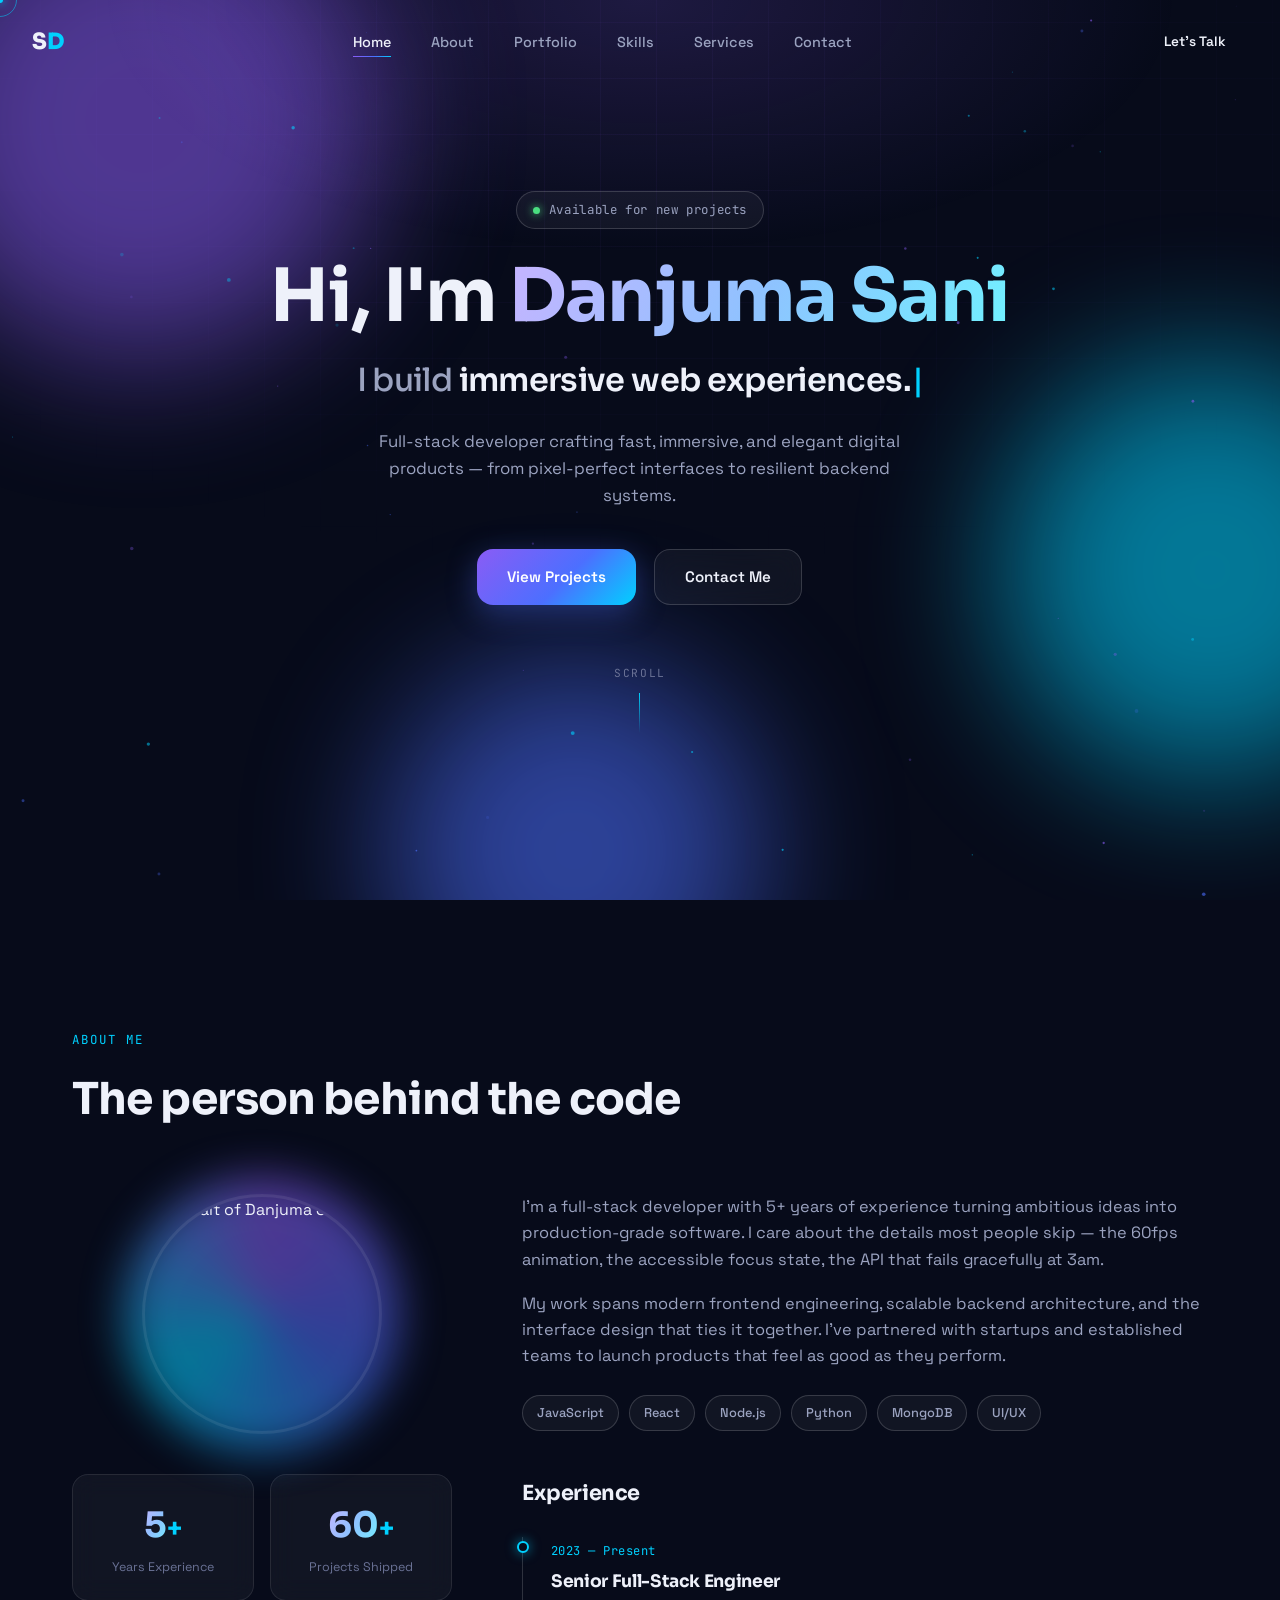
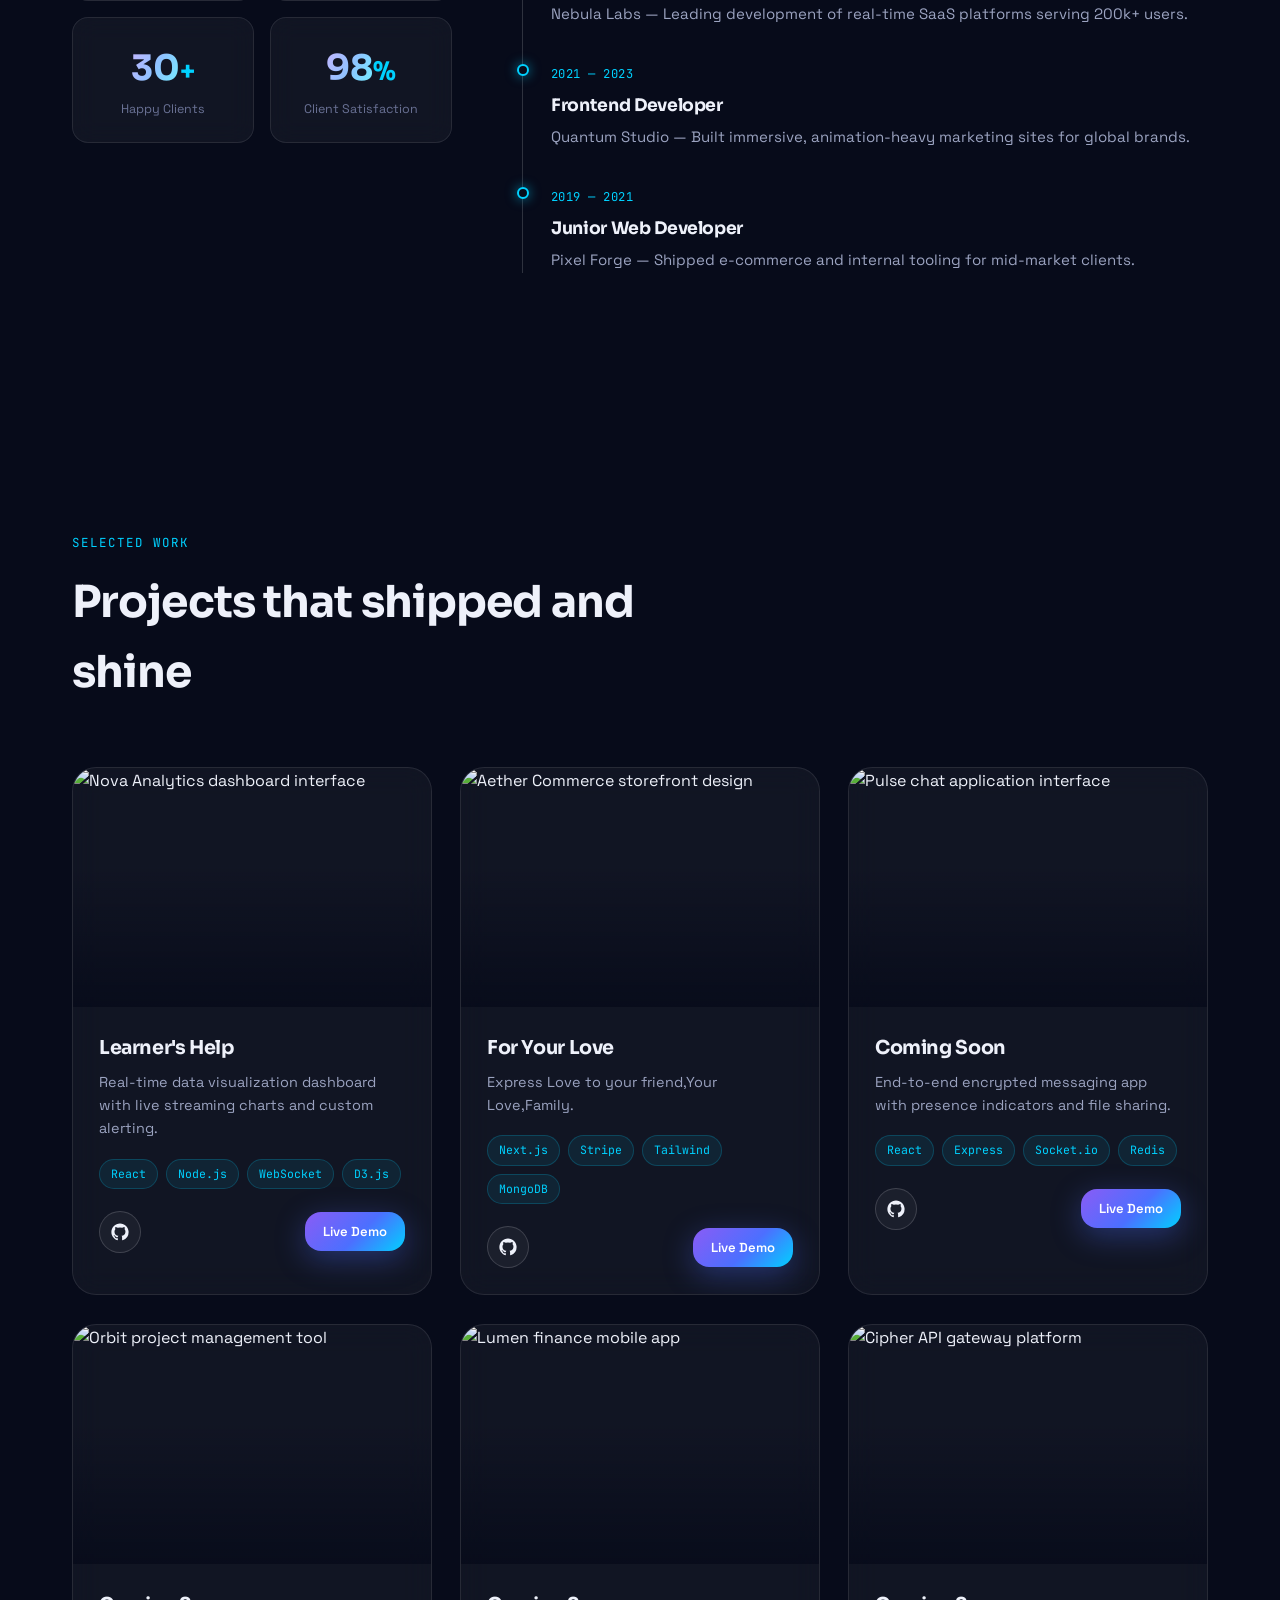
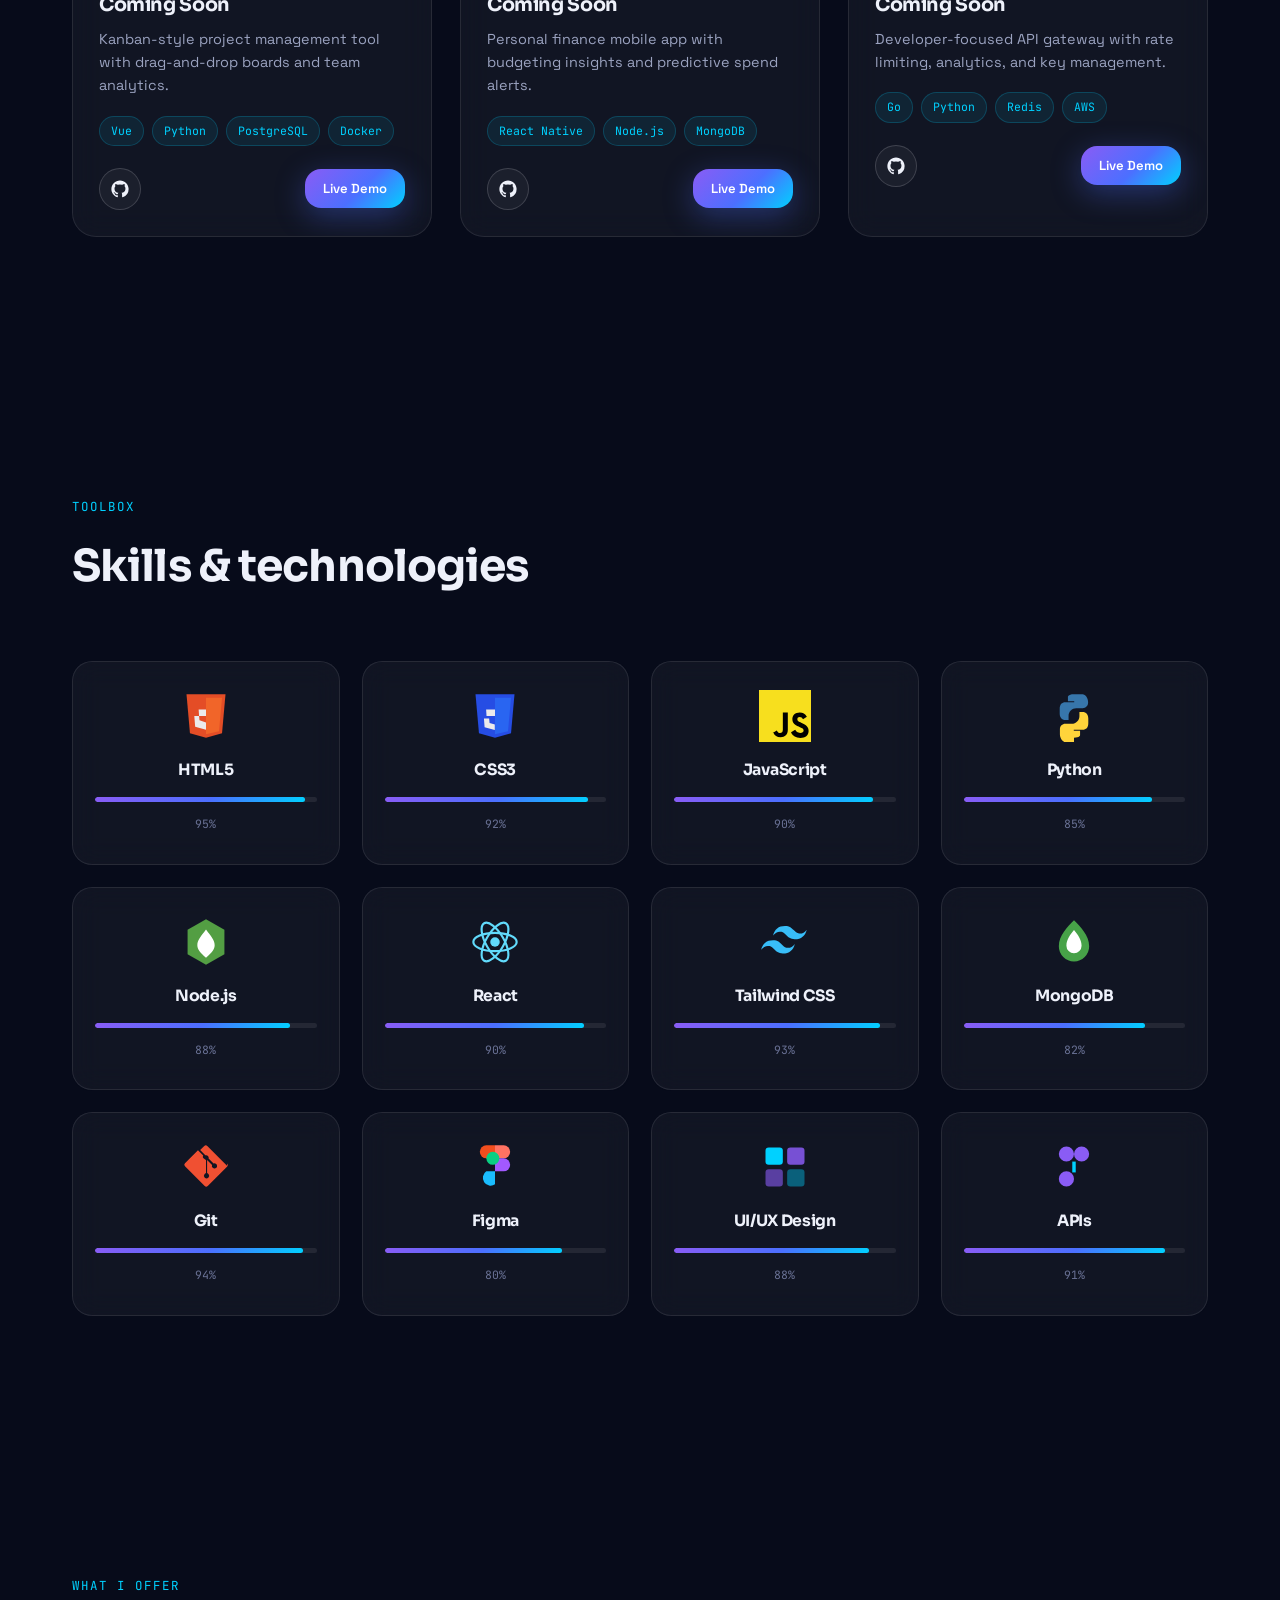
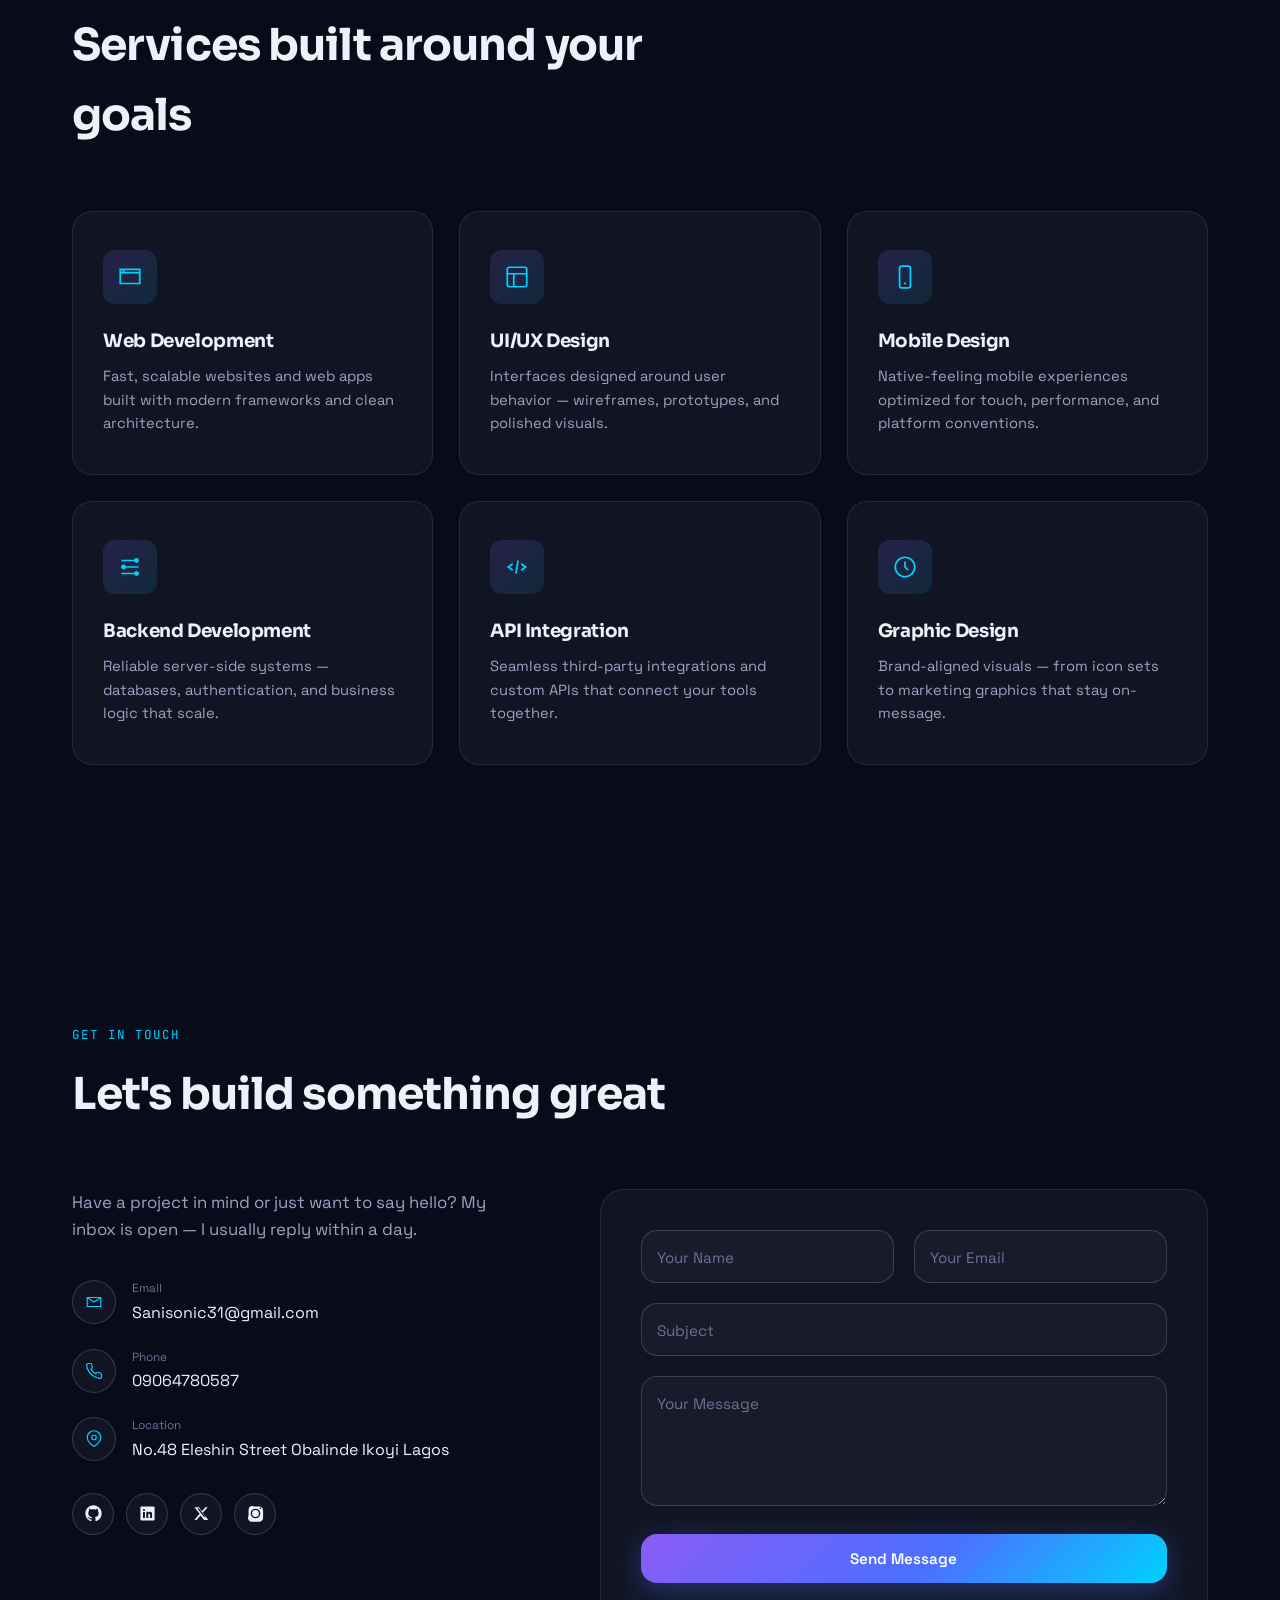
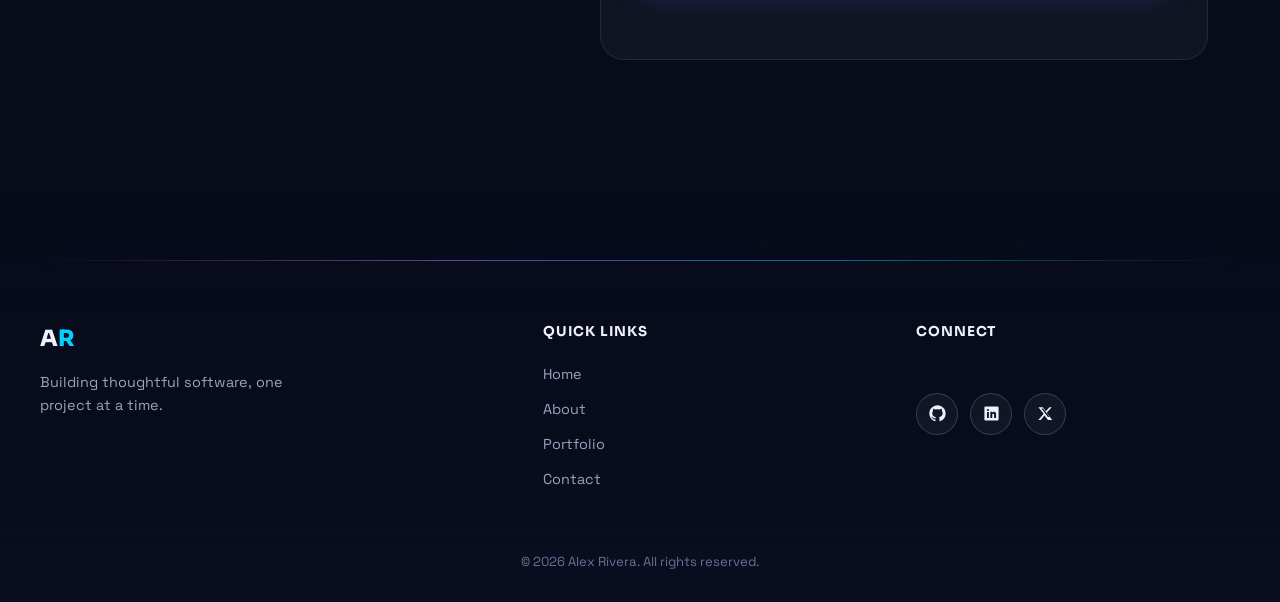
==== index.html @ 169f1cdb "Rename Profile.html to index.html" ====
<!DOCTYPE html>
<html lang="en">
<head>
  <meta charset="UTF-8" />
  <meta name="viewport" content="width=device-width, initial-scale=1.0" />
  <title>Danjuma Sani | My Profile</title>
  <meta name="description" content="Portfolio of Danjuma Sani — full-stack developer building fast, elegant, futuristic web experiences." />
  <meta name="theme-color" content="#070B1A" />

  <!-- Fonts -->
  <link rel="preconnect" href="https://fonts.googleapis.com">
  <link rel="preconnect"  href="https://fonts.gstatic.com" crossorigin>
  <link href="https://fonts.googleapis.com/css2?family=Space+Grotesk:wght@400;500;600;700&family=Sora:wght@300;400;500;600;700;800&family=JetBrains+Mono:wght@400;500&display=swap" rel="stylesheet">
  <script src="script.js"></script>
  <link rel="stylesheet" href="style.css" />
</head>
<body>

  <!-- ===================== LOADING SCREEN ===================== -->
  <div id="loader" class="loader" aria-hidden="true">
    <div class="loader-core">
      <svg class="loader-ring" viewBox="0 0 100 100">
        <circle cx="50" cy="50" r="42"></circle>
      </svg>
      <span class="loader-tag">SD</span>
    </div>
    <p class="loader-text">initializing<span class="loader-dots"></span></p>
  </div>

  <!-- ===================== CUSTOM CURSOR ===================== -->
  <div class="cursor-dot" aria-hidden="true"></div>
  <div class="cursor-ring" aria-hidden="true"></div>

  <!-- ===================== SCROLL PROGRESS ===================== -->
  <div class="scroll-progress" aria-hidden="true"><div class="scroll-progress-bar" id="scrollProgress"></div></div>

  <!-- ===================== BACKGROUND FX (fixed layer) ===================== -->
  <div class="bg-fx" aria-hidden="true">
    <div class="grid-overlay"></div>
    <div class="orb orb-1"></div>
    <div class="orb orb-2"></div>
    <div class="orb orb-3"></div>
    <canvas id="particles"></canvas>
  </div>

  <!-- ===================== NAVIGATION ===================== -->
  <header class="navbar" id="navbar">
    <nav class="nav-inner">
      <a href="#home" class="logo">
        <span class="logo-mark">S<span class="logo-accent">D</span></span>
      </a>

      <ul class="nav-links" id="navLinks">
        <li><a href="#home" class="nav-link active" data-section="home">Home</a></li>
        <li><a href="#about" class="nav-link" data-section="about">About</a></li>
        <li><a href="#portfolio" class="nav-link" data-section="portfolio">Portfolio</a></li>
        <li><a href="#skills" class="nav-link" data-section="skills">Skills</a></li>
        <li><a href="#services" class="nav-link" data-section="services">Services</a></li>
        <li><a href="#contact" class="nav-link" data-section="contact">Contact</a></li>
      </ul>

      <a href="#contact" class="btn btn-nav">Let's Talk</a>

      <button class="hamburger" id="hamburger" aria-label="Toggle menu" aria-expanded="false">
        <span></span><span></span><span></span>
      </button>
    </nav>

    <div class="mobile-menu" id="mobileMenu">
      <a href="#home" class="mobile-link" data-section="home">Home</a>
      <a href="#about" class="mobile-link" data-section="about">About</a>
      <a href="#portfolio" class="mobile-link" data-section="portfolio">Portfolio</a>
      <a href="#skills" class="mobile-link" data-section="skills">Skills</a>
      <a href="#services" class="mobile-link" data-section="services">Services</a>
      <a href="#contact" class="mobile-link" data-section="contact">Contact</a>
    </div>
  </header>

  <main>
    <!-- ===================== HERO ===================== -->
    <section id="home" class="hero">
      <div class="hero-inner">
        <p class="hero-eyebrow reveal-fade">
          <span class="status-dot"></span> Available for new projects
        </p>

        <h1 class="hero-title reveal-fade" style="--d:0.05s">
          Hi, I'm <span class="gradient-text">Danjuma Sani</span>
        </h1>

        <h2 class="hero-subtitle reveal-fade" style="--d:0.15s">
          I build <span id="typedText" class="typed-text"></span><span class="typed-cursor">|</span>
        </h2>

        <p class="hero-desc reveal-fade" style="--d:0.25s">
          Full-stack developer crafting fast, immersive, and elegant digital products —
          from pixel-perfect interfaces to resilient backend systems.
        </p>

        <div class="hero-actions reveal-fade" style="--d:0.35s">
          <a href="#portfolio" class="btn btn-primary ripple">
            <span>View Projects</span>
          </a>
          <a href="#contact" class="btn btn-ghost ripple">
            <span>Contact Me</span>
          </a>
        </div>

        <div class="hero-scroll-cue reveal-fade" style="--d:0.5s">
          <span>Scroll</span>
          <div class="scroll-cue-line"></div>
        </div>
      </div>

      <div class="hero-glow-plane" aria-hidden="true"></div>
    </section>

    <!-- ===================== ABOUT ===================== -->
    <section id="about" class="section">
      <div class="section-inner">
        <p class="section-eyebrow reveal-up">About Me</p>
        <h2 class="section-title reveal-up">The person behind the code</h2>

        <div class="about-grid">
          <div class="about-visual reveal-up">
            <div class="profile-ring">
              <img
                src="c:\Users\Let's Get Serious\Documents\New folder\New folder\file_00000000b3fc71f4a423a7acc072fc44.png"
                alt="Portrait of Danjuma Sani"
                class="profile-img"
                loading="lazy"
                width="320" height="320"
              />
              <div class="profile-glow"></div>
            </div>

            <div class="stats-grid">
              <div class="stat-card">
                <span class="stat-num" data-target="5">0</span><span class="stat-suffix">+</span>
                <p class="stat-label">Years Experience</p>
              </div>
              <div class="stat-card">
                <span class="stat-num" data-target="60">0</span><span class="stat-suffix">+</span>
                <p class="stat-label">Projects Shipped</p>
              </div>
              <div class="stat-card">
                <span class="stat-num" data-target="30">0</span><span class="stat-suffix">+</span>
                <p class="stat-label">Happy Clients</p>
              </div>
              <div class="stat-card">
                <span class="stat-num" data-target="99">0</span><span class="stat-suffix">%</span>
                <p class="stat-label">Client Satisfaction</p>
              </div>
            </div>
          </div>

          <div class="about-content">
            <p class="about-text reveal-up">
              I'm a full-stack developer with 5+ years of experience turning ambitious ideas into
              production-grade software. I care about the details most people skip — the 60fps
              animation, the accessible focus state, the API that fails gracefully at 3am.
            </p>
            <p class="about-text reveal-up">
              My work spans modern frontend engineering, scalable backend architecture, and the
              interface design that ties it together. I've partnered with startups and established
              teams to launch products that feel as good as they perform.
            </p>

            <div class="skills-summary reveal-up">
              <span class="mini-badge">JavaScript</span>
              <span class="mini-badge">React</span>
              <span class="mini-badge">Node.js</span>
              <span class="mini-badge">Python</span>
              <span class="mini-badge">MongoDB</span>
              <span class="mini-badge">UI/UX</span>
            </div>

            <h3 class="timeline-heading reveal-up">Experience</h3>
            <div class="timeline">
              <div class="timeline-item reveal-up">
                <div class="timeline-dot"></div>
                <div class="timeline-content">
                  <span class="timeline-year">2023 — Present</span>
                  <h4>Senior Full-Stack Engineer</h4>
                  <p>Nebula Labs — Leading development of real-time SaaS platforms serving 200k+ users.</p>
                </div>
              </div>
              <div class="timeline-item reveal-up">
                <div class="timeline-dot"></div>
                <div class="timeline-content">
                  <span class="timeline-year">2021 — 2023</span>
                  <h4>Frontend Developer</h4>
                  <p>Quantum Studio — Built immersive, animation-heavy marketing sites for global brands.</p>
                </div>
              </div>
              <div class="timeline-item reveal-up">
                <div class="timeline-dot"></div>
                <div class="timeline-content">
                  <span class="timeline-year">2019 — 2021</span>
                  <h4>Junior Web Developer</h4>
                  <p>Pixel Forge — Shipped e-commerce and internal tooling for mid-market clients.</p>
                </div>
              </div>
            </div>
          </div>
        </div>
      </div>
    </section>

    <!-- ===================== PORTFOLIO ===================== -->
    <section id="portfolio" class="section">
      <div class="section-inner">
        <p class="section-eyebrow reveal-up">Selected Work</p>
        <h2 class="section-title reveal-up">Projects that shipped and shine</h2>

        <div class="project-grid">

          <article class="project-card tilt-card reveal-up">
            <div class="project-thumb">
              <img src="c:\Users\Let's Get Serious\Documents\New folder\New folder\Screenshot 2026-07-03 080447.png?w=600&h=400&fit=crop" alt="Nova Analytics dashboard interface" loading="lazy" width="600" height="400">
              <div class="project-thumb-glow"></div>
            </div>
            <div class="project-body">
              <h3>Learner's Help </h3>
              <p>Real-time data visualization dashboard with live streaming charts and custom alerting.</p>
              <div class="tech-badges">
                <span>React</span><span>Node.js</span><span>WebSocket</span><span>D3.js</span>
              </div>
              <div class="project-links">
                <a href="https://sani-sonic.github.io/The-Periodic-Table-by-Sani/" class="btn-icon" aria-label="View GitHub repository">
                  <svg viewBox="0 0 24 24" fill="currentColor"><path d="M12 .5C5.73.5.5 5.73.5 12c0 5.08 3.29 9.38 7.86 10.9.57.1.78-.25.78-.55v-2.15c-3.19.7-3.87-1.36-3.87-1.36-.52-1.34-1.28-1.7-1.28-1.7-1.04-.71.08-.7.08-.7 1.15.08 1.76 1.18 1.76 1.18 1.02 1.75 2.68 1.24 3.33.95.1-.74.4-1.24.72-1.53-2.55-.29-5.23-1.28-5.23-5.68 0-1.25.45-2.28 1.18-3.08-.12-.29-.51-1.46.11-3.04 0 0 .96-.31 3.15 1.18a10.9 10.9 0 0 1 5.74 0c2.19-1.49 3.15-1.18 3.15-1.18.62 1.58.23 2.75.11 3.04.74.8 1.18 1.83 1.18 3.08 0 4.41-2.69 5.39-5.25 5.67.41.36.77 1.06.77 2.14v3.17c0 .3.21.66.79.55A11.5 11.5 0 0 0 23.5 12C23.5 5.73 18.27.5 12 .5z"/></svg>
                </a>
                <a href="https://sani-sonic.github.io/The-Periodic-Table-by-Sani/" class="btn btn-sm btn-primary">Live Demo</a>
              </div>
            </div>
          </article>

          <article class="project-card tilt-card reveal-up">
            <div class="project-thumb">
              <img src="c:\Users\Let's Get Serious\Documents\New folder\New folder\Screenshot 2026-07-03 083946.png?w=600&h=400&fit=crop" alt="Aether Commerce storefront design" loading="lazy" width="600" height="400">
              <div class="project-thumb-glow"></div>
            </div>
            <div class="project-body">
              <h3>For Your Love</h3>
              <p>Express Love to your friend,Your Love,Family.</p>
              <div class="tech-badges">
                <span>Next.js</span><span>Stripe</span><span>Tailwind</span><span>MongoDB</span>
              </div>
              <div class="project-links">
                <a href="https://sani-sonic.github.io/For-My-Love/" class="btn-icon" aria-label="View GitHub repository">
                  <svg viewBox="0 0 24 24" fill="currentColor"><path d="M12 .5C5.73.5.5 5.73.5 12c0 5.08 3.29 9.38 7.86 10.9.57.1.78-.25.78-.55v-2.15c-3.19.7-3.87-1.36-3.87-1.36-.52-1.34-1.28-1.7-1.28-1.7-1.04-.71.08-.7.08-.7 1.15.08 1.76 1.18 1.76 1.18 1.02 1.75 2.68 1.24 3.33.95.1-.74.4-1.24.72-1.53-2.55-.29-5.23-1.28-5.23-5.68 0-1.25.45-2.28 1.18-3.08-.12-.29-.51-1.46.11-3.04 0 0 .96-.31 3.15 1.18a10.9 10.9 0 0 1 5.74 0c2.19-1.49 3.15-1.18 3.15-1.18.62 1.58.23 2.75.11 3.04.74.8 1.18 1.83 1.18 3.08 0 4.41-2.69 5.39-5.25 5.67.41.36.77 1.06.77 2.14v3.17c0 .3.21.66.79.55A11.5 11.5 0 0 0 23.5 12C23.5 5.73 18.27.5 12 .5z"/></svg>
                </a>
                <a href="https://sani-sonic.github.io/For-My-Love/" class="btn btn-sm btn-primary">Live Demo</a>
              </div>
            </div>
          </article>

          <article class="project-card tilt-card reveal-up">
            <div class="project-thumb">
              <img src="https://images.unsplash.com/photo-1461749280684-dccba630e2f6?w=600&h=400&fit=crop" alt="Pulse chat application interface" loading="lazy" width="600" height="400">
              <div class="project-thumb-glow"></div>
            </div>
            <div class="project-body">
              <h3>Coming Soon</h3>
              <p>End-to-end encrypted messaging app with presence indicators and file sharing.</p>
              <div class="tech-badges">
                <span>React</span><span>Express</span><span>Socket.io</span><span>Redis</span>
              </div>
              <div class="project-links">
                <a href="#" class="btn-icon" aria-label="View GitHub repository">
                  <svg viewBox="0 0 24 24" fill="currentColor"><path d="M12 .5C5.73.5.5 5.73.5 12c0 5.08 3.29 9.38 7.86 10.9.57.1.78-.25.78-.55v-2.15c-3.19.7-3.87-1.36-3.87-1.36-.52-1.34-1.28-1.7-1.28-1.7-1.04-.71.08-.7.08-.7 1.15.08 1.76 1.18 1.76 1.18 1.02 1.75 2.68 1.24 3.33.95.1-.74.4-1.24.72-1.53-2.55-.29-5.23-1.28-5.23-5.68 0-1.25.45-2.28 1.18-3.08-.12-.29-.51-1.46.11-3.04 0 0 .96-.31 3.15 1.18a10.9 10.9 0 0 1 5.74 0c2.19-1.49 3.15-1.18 3.15-1.18.62 1.58.23 2.75.11 3.04.74.8 1.18 1.83 1.18 3.08 0 4.41-2.69 5.39-5.25 5.67.41.36.77 1.06.77 2.14v3.17c0 .3.21.66.79.55A11.5 11.5 0 0 0 23.5 12C23.5 5.73 18.27.5 12 .5z"/></svg>
                </a>
                <a href="#" class="btn btn-sm btn-primary">Live Demo</a>
              </div>
            </div>
          </article>

          <article class="project-card tilt-card reveal-up">
            <div class="project-thumb">
              <img src="https://images.unsplash.com/photo-1518186285589-2f7649de83e0?w=600&h=400&fit=crop" alt="Orbit project management tool" loading="lazy" width="600" height="400">
              <div class="project-thumb-glow"></div>
            </div>
            <div class="project-body">
              <h3>Coming Soon </h3>
              <p>Kanban-style project management tool with drag-and-drop boards and team analytics.</p>
              <div class="tech-badges">
                <span>Vue</span><span>Python</span><span>PostgreSQL</span><span>Docker</span>
              </div>
              <div class="project-links">
                <a href="#" class="btn-icon" aria-label="View GitHub repository">
                  <svg viewBox="0 0 24 24" fill="currentColor"><path d="M12 .5C5.73.5.5 5.73.5 12c0 5.08 3.29 9.38 7.86 10.9.57.1.78-.25.78-.55v-2.15c-3.19.7-3.87-1.36-3.87-1.36-.52-1.34-1.28-1.7-1.28-1.7-1.04-.71.08-.7.08-.7 1.15.08 1.76 1.18 1.76 1.18 1.02 1.75 2.68 1.24 3.33.95.1-.74.4-1.24.72-1.53-2.55-.29-5.23-1.28-5.23-5.68 0-1.25.45-2.28 1.18-3.08-.12-.29-.51-1.46.11-3.04 0 0 .96-.31 3.15 1.18a10.9 10.9 0 0 1 5.74 0c2.19-1.49 3.15-1.18 3.15-1.18.62 1.58.23 2.75.11 3.04.74.8 1.18 1.83 1.18 3.08 0 4.41-2.69 5.39-5.25 5.67.41.36.77 1.06.77 2.14v3.17c0 .3.21.66.79.55A11.5 11.5 0 0 0 23.5 12C23.5 5.73 18.27.5 12 .5z"/></svg>
                </a>
                <a href="#" class="btn btn-sm btn-primary">Live Demo</a>
              </div>
            </div>
          </article>

          <article class="project-card tilt-card reveal-up">
            <div class="project-thumb">
              <img src="https://images.unsplash.com/photo-1526374965328-7f61d4dc18c5?w=600&h=400&fit=crop" alt="Lumen finance mobile app" loading="lazy" width="600" height="400">
              <div class="project-thumb-glow"></div>
            </div>
            <div class="project-body">
              <h3>Coming Soon </h3>
              <p>Personal finance mobile app with budgeting insights and predictive spend alerts.</p>
              <div class="tech-badges">
                <span>React Native</span><span>Node.js</span><span>MongoDB</span>
              </div>
              <div class="project-links">
                <a href="#" class="btn-icon" aria-label="View GitHub repository">
                  <svg viewBox="0 0 24 24" fill="currentColor"><path d="M12 .5C5.73.5.5 5.73.5 12c0 5.08 3.29 9.38 7.86 10.9.57.1.78-.25.78-.55v-2.15c-3.19.7-3.87-1.36-3.87-1.36-.52-1.34-1.28-1.7-1.28-1.7-1.04-.71.08-.7.08-.7 1.15.08 1.76 1.18 1.76 1.18 1.02 1.75 2.68 1.24 3.33.95.1-.74.4-1.24.72-1.53-2.55-.29-5.23-1.28-5.23-5.68 0-1.25.45-2.28 1.18-3.08-.12-.29-.51-1.46.11-3.04 0 0 .96-.31 3.15 1.18a10.9 10.9 0 0 1 5.74 0c2.19-1.49 3.15-1.18 3.15-1.18.62 1.58.23 2.75.11 3.04.74.8 1.18 1.83 1.18 3.08 0 4.41-2.69 5.39-5.25 5.67.41.36.77 1.06.77 2.14v3.17c0 .3.21.66.79.55A11.5 11.5 0 0 0 23.5 12C23.5 5.73 18.27.5 12 .5z"/></svg>
                </a>
                <a href="#" class="btn btn-sm btn-primary">Live Demo</a>
              </div>
            </div>
          </article>

          <article class="project-card tilt-card reveal-up">
            <div class="project-thumb">
              <img src="https://images.unsplash.com/photo-1487014679447-9f8336841d58?w=600&h=400&fit=crop" alt="Cipher API gateway platform" loading="lazy" width="600" height="400">
              <div class="project-thumb-glow"></div>
            </div>
            <div class="project-body">
              <h3>Coming Soon</h3>
              <p>Developer-focused API gateway with rate limiting, analytics, and key management.</p>
              <div class="tech-badges">
                <span>Go</span><span>Python</span><span>Redis</span><span>AWS</span>
              </div>
              <div class="project-links">
                <a href="#" class="btn-icon" aria-label="View GitHub repository">
                  <svg viewBox="0 0 24 24" fill="currentColor"><path d="M12 .5C5.73.5.5 5.73.5 12c0 5.08 3.29 9.38 7.86 10.9.57.1.78-.25.78-.55v-2.15c-3.19.7-3.87-1.36-3.87-1.36-.52-1.34-1.28-1.7-1.28-1.7-1.04-.71.08-.7.08-.7 1.15.08 1.76 1.18 1.76 1.18 1.02 1.75 2.68 1.24 3.33.95.1-.74.4-1.24.72-1.53-2.55-.29-5.23-1.28-5.23-5.68 0-1.25.45-2.28 1.18-3.08-.12-.29-.51-1.46.11-3.04 0 0 .96-.31 3.15 1.18a10.9 10.9 0 0 1 5.74 0c2.19-1.49 3.15-1.18 3.15-1.18.62 1.58.23 2.75.11 3.04.74.8 1.18 1.83 1.18 3.08 0 4.41-2.69 5.39-5.25 5.67.41.36.77 1.06.77 2.14v3.17c0 .3.21.66.79.55A11.5 11.5 0 0 0 23.5 12C23.5 5.73 18.27.5 12 .5z"/></svg>
                </a>
                <a href="#" class="btn btn-sm btn-primary">Live Demo</a>
              </div>
            </div>
          </article>

        </div>
      </div>
    </section>

    <!-- ===================== SKILLS ===================== -->
    <section id="skills" class="section">
      <div class="section-inner">
        <p class="section-eyebrow reveal-up">Toolbox</p>
        <h2 class="section-title reveal-up">Skills &amp; technologies</h2>

        <div class="skills-grid">
          <div class="skill-card reveal-up" style="--float-delay:0s">
            <div class="skill-icon">
              <svg viewBox="0 0 24 24" fill="none"><path d="M3 2l1.6 18L12 22l7.4-2L21 2H3z" fill="#E44D26"/><path d="M12 4v16.4L18 19l1.4-15.4H12z" fill="#F16529"/><path d="M12 9H8.6l.2 3H12v3l-3-1-.2-2H6.6l.4 5 5 1.4V16H12z" fill="#EBEBEB"/></svg>
            </div>
            <h3>HTML5</h3>
            <div class="skill-bar"><div class="skill-bar-fill" data-level="95"></div></div>
            <span class="skill-pct">95%</span>
          </div>

             <div class="skill-card reveal-up" style="--float-delay:0.4s">
            <div class="skill-icon">
              <svg viewBox="0 0 24 24" fill="none"><path d="M3 2l1.6 18L12 22l7.4-2L21 2H3z" fill="#264DE4"/><path d="M12 4v16.4L18 19l1.4-15.4H12z" fill="#2965F1"/><path d="M12 9H7.9l.2 3H12v-3zm0 6.9l-2.5-.7-.2-2H6.9l.3 4 4.7 1.3v-2.6z" fill="#EBEBEB"/></svg>
            </div>
            <h3>CSS3</h3>
            <div class="skill-bar"><div class="skill-bar-fill" data-level="92"></div></div>
            <span class="skill-pct">92%</span>
          </div>

          <div class="skill-card reveal-up" style="--float-delay:0.8s">
            <div class="skill-icon">
              <svg viewBox="0 0 24 24" fill="none"><rect width="24" height="24" fill="#F7DF1E"/><path d="M6.3 19.8l1.9-1.1c.4.7.7 1.2 1.5 1.2.8 0 1.3-.3 1.3-1.5v-8h2.3v8c0 2.3-1.3 3.4-3.3 3.4-1.8 0-2.8-.9-3.3-2zM14.8 19.5l1.9-1.1c.5.8 1.1 1.4 2.3 1.4 1 0 1.6-.5 1.6-1.1 0-.8-.6-1.1-1.7-1.5l-.6-.3c-1.8-.7-2.9-1.6-2.9-3.5 0-1.7 1.3-3 3.4-3 1.5 0 2.5.5 3.3 1.9l-1.8 1.2c-.4-.7-.8-1-1.5-1-.7 0-1.1.4-1.1 1 0 .7.4 1 1.4 1.4l.6.3c2.1.9 3.2 1.8 3.2 3.7 0 2.1-1.6 3.2-3.8 3.2-2.1 0-3.5-1-4.2-2.3z" fill="#000"/></svg>
            </div>
            <h3>JavaScript</h3>
            <div class="skill-bar"><div class="skill-bar-fill" data-level="90"></div></div>
            <span class="skill-pct">90%</span>
          </div>

          <div class="skill-card reveal-up" style="--float-delay:1.2s">
            <div class="skill-icon">
              <svg viewBox="0 0 24 24" fill="none"><path d="M12 2C9 2 9.2 3.3 9.2 3.3v1.9h2.9v.4H8c-1.6 0-2.6 1-2.6 3v2.3c0 1.9 1 3 2.6 3h1.5v-2c0-1.9 1.6-3.5 3.5-3.5h3c1.4 0 2.5-1.1 2.5-2.5V5.5C18.5 4 17.4 2 15.9 2H12z" fill="#3776AB"/><path d="M12 22c3 0 2.8-1.3 2.8-1.3v-1.9h-2.9v-.4H16c1.6 0 2.6-1 2.6-3v-2.3c0-1.9-1-3-2.6-3h-1.5v2c0 1.9-1.6 3.5-3.5 3.5H8c-1.4 0-2.5 1.1-2.5 2.5v2.4c0 1.5 1.1 3.5 2.6 3.5H12z" fill="#FFD43B"/></svg>
            </div>
            <h3>Python</h3>
            <div class="skill-bar"><div class="skill-bar-fill" data-level="85"></div></div>
            <span class="skill-pct">85%</span>
          </div>

          <div class="skill-card reveal-up" style="--float-delay:0.2s">
            <div class="skill-icon">
              <svg viewBox="0 0 24 24" fill="none"><path d="M12 1.5l8.5 4.9v11.2L12 22.5l-8.5-4.9V6.4L12 1.5z" fill="#539E43"/><path d="M12 6.2c-2.3 3.1-4 4.8-4 7.3 0 1.9 1.4 3.5 4 5.8 2.6-2.3 4-3.9 4-5.8 0-2.5-1.7-4.2-4-7.3z" fill="#fff"/></svg>
            </div>
            <h3>Node.js</h3>
            <div class="skill-bar"><div class="skill-bar-fill" data-level="88"></div></div>
            <span class="skill-pct">88%</span>
          </div>

          <div class="skill-card reveal-up" style="--float-delay:0.6s">
            <div class="skill-icon">
              <svg viewBox="0 0 24 24" fill="none"><circle cx="12" cy="12" r="2.2" fill="#61DAFB"/><g stroke="#61DAFB" stroke-width="1" fill="none"><ellipse rx="10" ry="4.2" cx="12" cy="12"/><ellipse rx="10" ry="4.2" cx="12" cy="12" transform="rotate(60 12 12)"/><ellipse rx="10" ry="4.2" cx="12" cy="12" transform="rotate(120 12 12)"/></g></svg>
            </div>
            <h3>React</h3>
            <div class="skill-bar"><div class="skill-bar-fill" data-level="90"></div></div>
            <span class="skill-pct">90%</span>
          </div>

          <div class="skill-card reveal-up" style="--float-delay:1s">
            <div class="skill-icon">
              <svg viewBox="0 0 24 24" fill="none"><path d="M12 4.6c-3 0-4.8 1.5-5.5 4.4 1.1-1.5 2.4-2 3.9-1.7.85.2 1.45.8 2.12 1.5.9.9 1.9 1.9 4 1.9 3 0 4.8-1.5 5.5-4.4-1.1 1.5-2.4 2-3.9 1.7-.85-.2-1.45-.8-2.1-1.5-.9-.9-1.9-1.9-4.02-1.9zm-5.5 6.6c-3 0-4.8 1.5-5.5 4.4 1.1-1.5 2.4-2 3.9-1.7.85.2 1.45.8 2.12 1.5.9.9 1.9 1.9 4 1.9 3 0 4.8-1.5 5.5-4.4-1.1 1.5-2.4 2-3.9 1.7-.85-.2-1.45-.8-2.1-1.5-.9-.9-1.9-1.9-4.02-1.9z" fill="#38BDF8"/></svg>
            </div>
            <h3>Tailwind CSS</h3>
            <div class="skill-bar"><div class="skill-bar-fill" data-level="93"></div></div>
            <span class="skill-pct">93%</span>
          </div>

          <div class="skill-card reveal-up" style="--float-delay:1.4s">
            <div class="skill-icon">
              <svg viewBox="0 0 24 24" fill="none"><path d="M12 2C9 5 5 9 5 14a7 7 0 0014 0c0-5-4-9-7-12z" fill="#47A248"/><path d="M12 6.5c-1.7 2.1-3.5 4.4-3.5 7.2a3.5 3.5 0 007 0c0-2.8-1.8-5.1-3.5-7.2z" fill="#fff"/></svg>
            </div>
            <h3>MongoDB</h3>
            <div class="skill-bar"><div class="skill-bar-fill" data-level="82"></div></div>
            <span class="skill-pct">82%</span>
          </div>

          <div class="skill-card reveal-up" style="--float-delay:0.3s">
            <div class="skill-icon">
              <svg viewBox="0 0 24 24" fill="none"><path d="M21.7 11.4L12.6 2.3a1 1 0 00-1.4 0L9.3 4.2l2.4 2.4a1.2 1.2 0 011.5 1.5l2.3 2.3a1.2 1.2 0 11-.7.7L12.5 8.8v6c.3.1.5.3.7.5a1.2 1.2 0 11-1.9 0c.2-.2.4-.4.7-.5v-6c-.3-.1-.5-.3-.7-.5a1.2 1.2 0 01-.6-1.6L8.3 4.3l-6 6a1 1 0 000 1.4l9.1 9.1a1 1 0 001.4 0l9-9a1 1 0 00-.1-1.4z" fill="#F05032"/></svg>
            </div>
            <h3>Git</h3>
            <div class="skill-bar"><div class="skill-bar-fill" data-level="94"></div></div>
            <span class="skill-pct">94%</span>
          </div>

          <div class="skill-card reveal-up" style="--float-delay:0.7s">
            <div class="skill-icon">
              <svg viewBox="0 0 24 24" fill="none"><path d="M8 2h4v6H8a3 3 0 110-6z" fill="#F24E1E"/><path d="M12 2h4a3 3 0 110 6h-4z" fill="#FF7262"/><path d="M12 8h4a3 3 0 110 6h-4z" fill="#A259FF"/><path d="M8 14h4v6a3 3 0 11-4-6z" fill="#1ABCFE"/><path d="M8 8a3 3 0 106 0 3 3 0 10-6 0z" fill="#0ACF83"/></svg>
            </div>
            <h3>Figma</h3>
            <div class="skill-bar"><div class="skill-bar-fill" data-level="80"></div></div>
            <span class="skill-pct">80%</span>
          </div>

          <div class="skill-card reveal-up" style="--float-delay:1.1s">
            <div class="skill-icon">
              <svg viewBox="0 0 24 24" fill="none"><rect x="3" y="3" width="8" height="8" rx="1.5" fill="#00D1FF"/><rect x="13" y="3" width="8" height="8" rx="1.5" fill="#8A5CF5" opacity="0.85"/><rect x="3" y="13" width="8" height="8" rx="1.5" fill="#8A5CF5" opacity="0.6"/><rect x="13" y="13" width="8" height="8" rx="1.5" fill="#00D1FF" opacity="0.4"/></svg>
            </div>
            <h3>UI/UX Design</h3>
            <div class="skill-bar"><div class="skill-bar-fill" data-level="88"></div></div>
            <span class="skill-pct">88%</span>
          </div>

          <div class="skill-card reveal-up" style="--float-delay:0.5s">
            <div class="skill-icon">
              <svg viewBox="0 0 24 24" fill="none"><path d="M8.5 2.5a3.5 3.5 0 100 7 3.5 3.5 0 000-7zm0 11.5a3.5 3.5 0 100 7 3.5 3.5 0 000-7zm7-11.5a3.5 3.5 0 100 7 3.5 3.5 0 000-7z" fill="#8A5CF5"/><path d="M12 9.5v5" stroke="#00D1FF" stroke-width="1.6"/></svg>
            </div>
            <h3>APIs</h3>
            <div class="skill-bar"><div class="skill-bar-fill" data-level="91"></div></div>
            <span class="skill-pct">91%</span>
          </div>
        </div>
      </div>
    </section>

    <!-- ===================== SERVICES ===================== -->
    <section id="services" class="section">
      <div class="section-inner">
        <p class="section-eyebrow reveal-up">What I Offer</p>
        <h2 class="section-title reveal-up">Services built around your goals</h2>

        <div class="services-grid">
          <div class="service-card reveal-up">
            <div class="service-icon-wrap"><svg viewBox="0 0 24 24" fill="none" stroke="currentColor" stroke-width="1.6"><path d="M3 5h18v13H3z"/><path d="M3 8h18"/><circle cx="6" cy="6.5" r="0.4" fill="currentColor"/></svg></div>
            <h3>Web Development</h3>
            <p>Fast, scalable websites and web apps built with modern frameworks and clean architecture.</p>
          </div>

          <div class="service-card reveal-up">
            <div class="service-icon-wrap"><svg viewBox="0 0 24 24" fill="none" stroke="currentColor" stroke-width="1.6"><rect x="3" y="3" width="18" height="18" rx="2"/><path d="M3 9h18M9 21V9"/></svg></div>
            <h3>UI/UX Design</h3>
            <p>Interfaces designed around user behavior — wireframes, prototypes, and polished visuals.</p>
          </div>

          <div class="service-card reveal-up">
            <div class="service-icon-wrap"><svg viewBox="0 0 24 24" fill="none" stroke="currentColor" stroke-width="1.6"><rect x="7" y="2" width="10" height="20" rx="2"/><path d="M11 18h2"/></svg></div>
            <h3>Mobile Design</h3>
            <p>Native-feeling mobile experiences optimized for touch, performance, and platform conventions.</p>
          </div>

          <div class="service-card reveal-up">
            <div class="service-icon-wrap"><svg viewBox="0 0 24 24" fill="none" stroke="currentColor" stroke-width="1.6"><path d="M4 6h16M4 12h16M4 18h16" /><circle cx="18" cy="6" r="1.4" fill="currentColor"/><circle cx="6" cy="12" r="1.4" fill="currentColor"/><circle cx="18" cy="18" r="1.4" fill="currentColor"/></svg></div>
            <h3>Backend Development</h3>
            <p>Reliable server-side systems — databases, authentication, and business logic that scale.</p>
          </div>

          <div class="service-card reveal-up">
            <div class="service-icon-wrap"><svg viewBox="0 0 24 24" fill="none" stroke="currentColor" stroke-width="1.6"><path d="M8 9l-4 3 4 3M16 9l4 3-4 3M13 6l-2 12"/></svg></div>
            <h3>API Integration</h3>
            <p>Seamless third-party integrations and custom APIs that connect your tools together.</p>
          </div>

          <div class="service-card reveal-up">
            <div class="service-icon-wrap"><svg viewBox="0 0 24 24" fill="none" stroke="currentColor" stroke-width="1.6"><circle cx="12" cy="12" r="9"/><path d="M12 7v5l3 3"/></svg></div>
            <h3>Graphic Design</h3>
            <p>Brand-aligned visuals — from icon sets to marketing graphics that stay on-message.</p>
          </div>
        </div>
      </div>
    </section>

    <!-- ===================== CONTACT ===================== -->
    <section id="contact" class="section">
      <div class="section-inner">
        <p class="section-eyebrow reveal-up">Get In Touch</p>
        <h2 class="section-title reveal-up">Let's build something great</h2>

        <div class="contact-grid">
          <div class="contact-info reveal-up">
            <p class="contact-lede">
              Have a project in mind or just want to say hello? My inbox is open — I usually reply within a day.
            </p>

            <div class="contact-detail">
              <span class="contact-detail-icon">
                <svg viewBox="0 0 24 24" fill="none" stroke="currentColor" stroke-width="1.6"><path d="M4 4h16v16H4z" opacity="0"/><path d="M3 6l9 6 9-6M3 6h18v12H3z"/></svg>
              </span>
              <div>
                <span class="contact-detail-label">Email</span>
                <a href="mailto:Sanisonic31@gmail.com">Sanisonic31@gmail.com</a>
              </div>
            </div>

            <div class="contact-detail">
              <span class="contact-detail-icon">
                <svg viewBox="0 0 24 24" fill="none" stroke="currentColor" stroke-width="1.6"><path d="M22 16.9v3a2 2 0 01-2.2 2 19.8 19.8 0 01-8.6-3.1 19.5 19.5 0 01-6-6 19.8 19.8 0 01-3.1-8.7A2 2 0 014.1 2h3a2 2 0 012 1.7c.1.9.3 1.8.6 2.7a2 2 0 01-.5 2.1L8 9.7a16 16 0 006 6l1.2-1.2a2 2 0 012.1-.5c.9.3 1.8.5 2.7.6a2 2 0 011.7 2z"/></svg>
              </span>
              <div>
                <span class="contact-detail-label">Phone</span>
                <a href="tel:09064780587">09064780587</a>
              </div>
            </div>

            <div class="contact-detail">
              <span class="contact-detail-icon">
                <svg viewBox="0 0 24 24" fill="none" stroke="currentColor" stroke-width="1.6"><path d="M21 10c0 6-9 12-9 12s-9-6-9-12a9 9 0 0118 0z"/><circle cx="12" cy="10" r="3"/></svg>
              </span>
              <div>
                <span class="contact-detail-label">Location</span>
                <span>No.48 Eleshin Street Obalinde Ikoyi Lagos</span>
              </div>
            </div>

            <div class="social-icons">
              <a href="#" aria-label="GitHub" class="social-icon"><svg viewBox="0 0 24 24" fill="currentColor"><path d="M12 .5C5.73.5.5 5.73.5 12c0 5.08 3.29 9.38 7.86 10.9.57.1.78-.25.78-.55v-2.15c-3.19.7-3.87-1.36-3.87-1.36-.52-1.34-1.28-1.7-1.28-1.7-1.04-.71.08-.7.08-.7 1.15.08 1.76 1.18 1.76 1.18 1.02 1.75 2.68 1.24 3.33.95.1-.74.4-1.24.72-1.53-2.55-.29-5.23-1.28-5.23-5.68 0-1.25.45-2.28 1.18-3.08-.12-.29-.51-1.46.11-3.04 0 0 .96-.31 3.15 1.18a10.9 10.9 0 0 1 5.74 0c2.19-1.49 3.15-1.18 3.15-1.18.62 1.58.23 2.75.11 3.04.74.8 1.18 1.83 1.18 3.08 0 4.41-2.69 5.39-5.25 5.67.41.36.77 1.06.77 2.14v3.17c0 .3.21.66.79.55A11.5 11.5 0 0 0 23.5 12C23.5 5.73 18.27.5 12 .5z"/></svg></a>
              <a href="#" aria-label="LinkedIn" class="social-icon"><svg viewBox="0 0 24 24" fill="currentColor"><path d="M20.5 2h-17A1.5 1.5 0 002 3.5v17A1.5 1.5 0 003.5 22h17a1.5 1.5 0 001.5-1.5v-17A1.5 1.5 0 0020.5 2zM8.34 18.34H5.67V9.75h2.67zM7 8.6a1.55 1.55 0 110-3.1 1.55 1.55 0 010 3.1zm11.34 9.74h-2.67v-4.16c0-1-.36-1.68-1.25-1.68-.68 0-1.09.46-1.27.9-.06.16-.08.38-.08.6v4.34h-2.67s.04-7.9 0-8.72h2.67v1.24a2.66 2.66 0 012.4-1.33c1.76 0 3.07 1.14 3.07 3.6z"/></svg></a>
              <a href="#" aria-label="Twitter / X" class="social-icon"><svg viewBox="0 0 24 24" fill="currentColor"><path d="M17.53 3h3.2l-7 8 7.8 10h-6.1l-4.78-6.24L5.1 21H1.9l7.5-8.56L2 3h6.24l4.32 5.72zM8.6 5H6.2l9.2 12h2.3z"/></svg></a>
              <a href="#" aria-label="Instagram" class="social-icon"><svg viewBox="0 0 24 24" fill="currentColor"><path d="M12 2.2c3.2 0 3.6 0 4.9.07 1.2.06 2 .24 2.4.4a4.9 4.9 0 011.8 1.16 4.9 4.9 0 011.16 1.8c.17.4.35 1.2.4 2.4.06 1.3.07 1.7.07 4.9s0 3.6-.07 4.9c-.06 1.2-.24 2-.4 2.4a4.9 4.9 0 01-1.16 1.8 4.9 4.9 0 01-1.8 1.16c-.4.17-1.2.35-2.4.4-1.3.06-1.7.07-4.9.07s-3.6 0-4.9-.07c-1.2-.06-2-.24-2.4-.4a4.9 4.9 0 01-1.8-1.16 4.9 4.9 0 01-1.16-1.8c-.17-.4-.35-1.2-.4-2.4C2.2 15.6 2.2 15.2 2.2 12s0-3.6.07-4.9c.06-1.2.24-2 .4-2.4a4.9 4.9 0 011.16-1.8 4.9 4.9 0 011.8-1.16c.4-.17 1.2-.35 2.4-.4C9.4 2.2 9.8 2.2 12 2.2zm0 3a6.8 6.8 0 100 13.6 6.8 6.8 0 000-13.6zm0 2a4.8 4.8 0 110 9.6 4.8 4.8 0 010-9.6zm6.9-3.7a1.15 1.15 0 100 2.3 1.15 1.15 0 000-2.3z"/></svg></a>
            </div>
          </div>

          <form class="contact-form reveal-up" id="contactForm" novalidate>
            <div class="form-row">
              <div class="form-field">
                <input type="text" id="name" name="name" required placeholder=" " autocomplete="name">
                <label for="name">Your Name</label>
              </div>
              <div class="form-field">
                <input type="email" id="email" name="email" required placeholder=" " autocomplete="email">
                <label for="email">Your Email</label>
              </div>
            </div>

            <div class="form-field">
              <input type="text" id="subject" name="subject" required placeholder=" ">
              <label for="subject">Subject</label>
            </div>

            <div class="form-field">
              <textarea id="message" name="message" rows="5" required placeholder=" "></textarea>
              <label for="message">Your Message</label>
            </div>

            <button type="submit" class="btn btn-primary btn-block ripple" id="submitBtn">
              <span class="btn-text">Send Message</span>
              <span class="btn-spinner" aria-hidden="true"></span>
            </button>

            <p class="form-status" id="formStatus" role="status" aria-live="polite"></p>
          </form>
        </div>
      </div>
    </section>
  </main>

  <!-- ===================== FOOTER ===================== -->
  <footer class="footer">
    <div class="footer-divider"></div>
    <div class="footer-inner">
      <div class="footer-brand">
        <span class="logo-mark">A<span class="logo-accent">R</span></span>
        <p>Building thoughtful software, one project at a time.</p>
      </div>

      <div class="footer-links">
        <h4>Quick Links</h4>
        <a href="#home">Home</a>
        <a href="#about">About</a>
        <a href="#portfolio">Portfolio</a>
        <a href="#contact">Contact</a>
      </div>

      <div class="footer-social">
        <h4>Connect</h4>
        <div class="social-icons">
          <a href="#" aria-label="GitHub" class="social-icon"><svg viewBox="0 0 24 24" fill="currentColor"><path d="M12 .5C5.73.5.5 5.73.5 12c0 5.08 3.29 9.38 7.86 10.9.57.1.78-.25.78-.55v-2.15c-3.19.7-3.87-1.36-3.87-1.36-.52-1.34-1.28-1.7-1.28-1.7-1.04-.71.08-.7.08-.7 1.15.08 1.76 1.18 1.76 1.18 1.02 1.75 2.68 1.24 3.33.95.1-.74.4-1.24.72-1.53-2.55-.29-5.23-1.28-5.23-5.68 0-1.25.45-2.28 1.18-3.08-.12-.29-.51-1.46.11-3.04 0 0 .96-.31 3.15 1.18a10.9 10.9 0 0 1 5.74 0c2.19-1.49 3.15-1.18 3.15-1.18.62 1.58.23 2.75.11 3.04.74.8 1.18 1.83 1.18 3.08 0 4.41-2.69 5.39-5.25 5.67.41.36.77 1.06.77 2.14v3.17c0 .3.21.66.79.55A11.5 11.5 0 0 0 23.5 12C23.5 5.73 18.27.5 12 .5z"/></svg></a>
          <a href="#" aria-label="LinkedIn" class="social-icon"><svg viewBox="0 0 24 24" fill="currentColor"><path d="M20.5 2h-17A1.5 1.5 0 002 3.5v17A1.5 1.5 0 003.5 22h17a1.5 1.5 0 001.5-1.5v-17A1.5 1.5 0 0020.5 2zM8.34 18.34H5.67V9.75h2.67zM7 8.6a1.55 1.55 0 110-3.1 1.55 1.55 0 010 3.1zm11.34 9.74h-2.67v-4.16c0-1-.36-1.68-1.25-1.68-.68 0-1.09.46-1.27.9-.06.16-.08.38-.08.6v4.34h-2.67s.04-7.9 0-8.72h2.67v1.24a2.66 2.66 0 012.4-1.33c1.76 0 3.07 1.14 3.07 3.6z"/></svg></a>
          <a href="#" aria-label="Twitter / X" class="social-icon"><svg viewBox="0 0 24 24" fill="currentColor"><path d="M17.53 3h3.2l-7 8 7.8 10h-6.1l-4.78-6.24L5.1 21H1.9l7.5-8.56L2 3h6.24l4.32 5.72zM8.6 5H6.2l9.2 12h2.3z"/></svg></a>
        </div>
      </div>
    </div>

    <div class="footer-bottom">
      <p>&copy; <span id="year"></span> Alex Rivera. All rights reserved.</p>
    </div>
  </footer>

  <button class="scroll-top" id="scrollTop" aria-label="Scroll to top">
    <svg viewBox="0 0 24 24" fill="none" stroke="currentColor" stroke-width="2"><path d="M12 19V5M5 12l7-7 7 7"/></svg>
  </button>

  <script src="script.js"></script>
</body>
</html>
---- style.css ----
/* =========================================================
   ALEX RIVERA — PORTFOLIO
   Dark cyberpunk / glassmorphism design system
   ========================================================= */

/* ---------- Design tokens ---------- */
:root {
  /* Palette */
  --bg: #070B1A;
  --bg-alt: #0A1024;
  --surface: rgba(255, 255, 255, 0.045);
  --surface-strong: rgba(255, 255, 255, 0.07);
  --border: rgba(255, 255, 255, 0.09);
  --border-strong: rgba(255, 255, 255, 0.16);

  --text-primary: #EEF1FA;
  --text-secondary: #9BA3C0;
  --text-muted: #6A7295;

  --purple: #8A5CF5;
  --purple-bright: #A882FF;
  --blue: #4C6FFF;
  --cyan: #00D1FF;

  --grad-primary: linear-gradient(135deg, var(--purple) 0%, var(--blue) 55%, var(--cyan) 100%);
  --grad-text: linear-gradient(120deg, #C7B4FF 0%, #8FC2FF 50%, #6FF2FF 100%);
  --grad-glow: radial-gradient(circle, rgba(138, 92, 245, 0.55) 0%, transparent 70%);

  /* Radii */
  --r-sm: 12px;
  --r-md: 16px;
  --r-lg: 20px;
  --r-xl: 24px;

  /* Shadows */
  --shadow-soft: 0 20px 60px rgba(0, 0, 0, 0.45);
  --shadow-glow-purple: 0 0 40px rgba(138, 92, 245, 0.35);
  --shadow-glow-cyan: 0 0 40px rgba(0, 209, 255, 0.25);

  /* Type */
  --font-display: 'Sora', 'Space Grotesk', sans-serif;
  --font-body: 'Space Grotesk', sans-serif;
  --font-mono: 'JetBrains Mono', monospace;

  /* Motion */
  --ease: cubic-bezier(0.16, 1, 0.3, 1);
  --ease-soft: cubic-bezier(0.4, 0, 0.2, 1);

  --nav-h: 84px;
}

/* ---------- Reset ---------- */
* { margin: 0; padding: 0; box-sizing: border-box; }

html {
  scroll-behavior: smooth;
  scroll-padding-top: var(--nav-h);
}

@media (prefers-reduced-motion: reduce) {
  html { scroll-behavior: auto; }
  *, *::before, *::after {
    animation-duration: 0.01ms !important;
    animation-iteration-count: 1 !important;
    transition-duration: 0.01ms !important;
    scroll-behavior: auto !important;
  }
}

body {
  background: var(--bg);
  color: var(--text-primary);
  font-family: var(--font-body);
  line-height: 1.6;
  overflow-x: hidden;
  -webkit-font-smoothing: antialiased;
}

img { max-width: 100%; display: block; }
a { color: inherit; text-decoration: none; }
button { font-family: inherit; cursor: pointer; border: none; background: none; color: inherit; }
ul { list-style: none; }
input, textarea { font-family: inherit; }

h1, h2, h3, h4 { font-family: var(--font-display); font-weight: 700; letter-spacing: -0.02em; }

::selection { background: var(--purple); color: #fff; }

/* Focus visibility for accessibility */
a:focus-visible, button:focus-visible, input:focus-visible, textarea:focus-visible {
  outline: 2px solid var(--cyan);
  outline-offset: 3px;
  border-radius: 4px;
}

/* ---------- Custom cursor (desktop only) ---------- */
.cursor-dot, .cursor-ring {
  position: fixed;
  top: 0; left: 0;
  pointer-events: none;
  border-radius: 50%;
  z-index: 9999;
  transform: translate(-50%, -50%);
  will-change: transform;
}
.cursor-dot {
  width: 6px; height: 6px;
  background: var(--cyan);
  box-shadow: 0 0 10px var(--cyan);
}
.cursor-ring {
  width: 34px; height: 34px;
  border: 1.5px solid rgba(0, 209, 255, 0.5);
  transition: width 0.25s var(--ease-soft), height 0.25s var(--ease-soft), border-color 0.25s;
}
.cursor-ring.hover {
  width: 54px; height: 54px;
  border-color: var(--purple-bright);
  background: rgba(138, 92, 245, 0.08);
}
@media (hover: none), (pointer: coarse) {
  .cursor-dot, .cursor-ring { display: none; }
}

/* ---------- Scroll progress bar ---------- */
.scroll-progress {
  position: fixed;
  top: 0; left: 0;
  width: 100%;
  height: 3px;
  z-index: 1001;
  background: transparent;
}
.scroll-progress-bar {
  height: 100%;
  width: 0%;
  background: var(--grad-primary);
  box-shadow: 0 0 12px rgba(0, 209, 255, 0.6);
}

/* =========================================================
   LOADER
   ========================================================= */
.loader {
  position: fixed;
  inset: 0;
  z-index: 10000;
  background: var(--bg);
  display: flex;
  flex-direction: column;
  align-items: center;
  justify-content: center;
  gap: 24px;
  transition: opacity 0.6s var(--ease), visibility 0.6s;
}
.loader.hidden { opacity: 0; visibility: hidden; }

.loader-core {
  position: relative;
  width: 88px; height: 88px;
  display: flex; align-items: center; justify-content: center;
}
.loader-ring {
  position: absolute;
  inset: 0;
  width: 100%; height: 100%;
  transform: rotate(-90deg);
  animation: spin 1.6s linear infinite;
}
.loader-ring circle {
  fill: none;
  stroke: url(#none);
  stroke: var(--purple-bright);
  stroke-width: 3;
  stroke-linecap: round;
  stroke-dasharray: 210;
  stroke-dashoffset: 160;
  filter: drop-shadow(0 0 8px rgba(138, 92, 245, 0.7));
}
.loader-tag {
  font-family: var(--font-display);
  font-weight: 700;
  font-size: 1.5rem;
  background: var(--grad-text);
  -webkit-background-clip: text;
  background-clip: text;
  color: transparent;
}
.loader-text {
  font-family: var(--font-mono);
  font-size: 0.8rem;
  letter-spacing: 0.1em;
  color: var(--text-muted);
  text-transform: uppercase;
}
.loader-dots::after {
  content: '';
  animation: dots 1.4s steps(4) infinite;
}
@keyframes spin { to { transform: rotate(270deg); } }
@keyframes dots {
  0% { content: ''; } 25% { content: '.'; } 50% { content: '..'; } 75% { content: '...'; } 100% { content: ''; }
}

/* =========================================================
   BACKGROUND FX
   ========================================================= */
.bg-fx {
  position: fixed;
  inset: 0;
  z-index: 0;
  overflow: hidden;
  pointer-events: none;
}

.grid-overlay {
  position: absolute;
  inset: -10% ;
  background-image:
    linear-gradient(rgba(138, 92, 245, 0.06) 1px, transparent 1px),
    linear-gradient(90deg, rgba(138, 92, 245, 0.06) 1px, transparent 1px);
  background-size: 56px 56px;
  mask-image: radial-gradient(ellipse 80% 60% at 50% 20%, black 0%, transparent 70%);
}

.orb {
  position: absolute;
  border-radius: 50%;
  filter: blur(70px);
  opacity: 0.55;
  will-change: transform;
}
.orb-1 {
  width: 480px; height: 480px;
  background: var(--purple);
  top: -120px; left: -100px;
  animation: float-orb-1 22s ease-in-out infinite;
}
.orb-2 {
  width: 420px; height: 420px;
  background: var(--cyan);
  top: 40%; right: -140px;
  animation: float-orb-2 26s ease-in-out infinite;
}
.orb-3 {
  width: 380px; height: 380px;
  background: var(--blue);
  bottom: -140px; left: 30%;
  animation: float-orb-3 30s ease-in-out infinite;
}

@keyframes float-orb-1 {
  0%, 100% { transform: translate(0, 0) scale(1); }
  50% { transform: translate(80px, 100px) scale(1.15); }
}
@keyframes float-orb-2 {
  0%, 100% { transform: translate(0, 0) scale(1); }
  50% { transform: translate(-100px, -60px) scale(1.1); }
}
@keyframes float-orb-3 {
  0%, 100% { transform: translate(0, 0) scale(1); }
  50% { transform: translate(60px, -80px) scale(1.2); }
}

#particles {
  position: absolute;
  inset: 0;
  width: 100%;
  height: 100%;
}

/* =========================================================
   SHARED UI: buttons, badges, sections
   ========================================================= */
.btn {
  position: relative;
  display: inline-flex;
  align-items: center;
  justify-content: center;
  gap: 8px;
  padding: 15px 30px;
  font-size: 0.95rem;
  font-weight: 600;
  font-family: var(--font-body);
  border-radius: var(--r-md);
  overflow: hidden;
  isolation: isolate;
  transition: transform 0.35s var(--ease), box-shadow 0.35s var(--ease);
}
.btn:active { transform: scale(0.97); }

.btn-primary {
  background: var(--grad-primary);
  color: #fff;
  box-shadow: 0 8px 30px rgba(76, 111, 255, 0.35);
}
.btn-primary:hover {
  transform: translateY(-3px);
  box-shadow: 0 14px 40px rgba(138, 92, 245, 0.5);
}

.btn-ghost {
  background: var(--surface);
  border: 1px solid var(--border-strong);
  color: var(--text-primary);
  backdrop-filter: blur(12px);
}
.btn-ghost:hover {
  transform: translateY(-3px);
  border-color: var(--cyan);
  box-shadow: 0 0 24px rgba(0, 209, 255, 0.25);
}

.btn-sm { padding: 9px 18px; font-size: 0.82rem; }
.btn-block { width: 100%; }

.btn-nav {
  padding: 11px 22px;
  font-size: 0.85rem;
}

.btn-icon {
  display: inline-flex;
  align-items: center;
  justify-content: center;
  width: 42px; height: 42px;
  border-radius: 50%;
  border: 1px solid var(--border-strong);
  background: var(--surface);
  transition: all 0.3s var(--ease-soft);
}
.btn-icon svg { width: 18px; height: 18px; }
.btn-icon:hover {
  border-color: var(--cyan);
  box-shadow: 0 0 18px rgba(0, 209, 255, 0.35);
  transform: translateY(-2px);
}

/* Ripple effect */
.ripple { position: relative; }
.ripple-circle {
  position: absolute;
  border-radius: 50%;
  background: rgba(255, 255, 255, 0.5);
  transform: scale(0);
  animation: ripple-anim 0.65s var(--ease-soft);
  pointer-events: none;
}
@keyframes ripple-anim {
  to { transform: scale(3); opacity: 0; }
}

.gradient-text {
  background: var(--grad-text);
  -webkit-background-clip: text;
  background-clip: text;
  color: transparent;
}

.section {
  position: relative;
  z-index: 1;
  padding: 130px 0;
}
.section-inner {
  max-width: 1200px;
  margin: 0 auto;
  padding: 0 32px;
}

.section-eyebrow {
  font-family: var(--font-mono);
  font-size: 0.78rem;
  letter-spacing: 0.16em;
  text-transform: uppercase;
  color: var(--cyan);
  margin-bottom: 14px;
}
.section-title {
  font-size: clamp(2rem, 4vw, 2.75rem);
  margin-bottom: 60px;
  max-width: 640px;
}

/* Glow border / glass card base */
.glass {
  background: var(--surface);
  border: 1px solid var(--border);
  backdrop-filter: blur(16px);
  -webkit-backdrop-filter: blur(16px);
  border-radius: var(--r-lg);
}

/* Mini badges (about section) */
.mini-badge {
  display: inline-flex;
  align-items: center;
  padding: 7px 14px;
  font-size: 0.8rem;
  font-weight: 500;
  border-radius: 999px;
  border: 1px solid var(--border-strong);
  background: var(--surface);
  color: var(--text-secondary);
  transition: all 0.3s var(--ease-soft);
}
.mini-badge:hover {
  color: var(--text-primary);
  border-color: var(--purple-bright);
  box-shadow: 0 0 14px rgba(138, 92, 245, 0.3);
}

/* =========================================================
   SCROLL REVEAL ANIMATIONS
   ========================================================= */
.reveal-fade, .reveal-up {
  opacity: 0;
  transition: opacity 0.9s var(--ease), transform 0.9s var(--ease);
  transition-delay: var(--d, 0s);
}
.reveal-fade { transform: translateY(10px); }
.reveal-up { transform: translateY(34px); }
.reveal-fade.is-visible, .reveal-up.is-visible {
  opacity: 1;
  transform: translateY(0);
}

/* =========================================================
   NAVIGATION
   ========================================================= */
.navbar {
  position: fixed;
  top: 0; left: 0; right: 0;
  z-index: 900;
  height: var(--nav-h);
  transition: height 0.4s var(--ease-soft), background 0.4s var(--ease-soft), box-shadow 0.4s;
}
.navbar.scrolled {
  height: 68px;
  background: rgba(7, 11, 26, 0.72);
  backdrop-filter: blur(18px);
  -webkit-backdrop-filter: blur(18px);
  box-shadow: 0 1px 0 var(--border), 0 20px 40px rgba(0,0,0,0.35);
}

.nav-inner {
  max-width: 1280px;
  height: 100%;
  margin: 0 auto;
  padding: 0 32px;
  display: flex;
  align-items: center;
  justify-content: space-between;
  gap: 24px;
}

.logo-mark {
  font-family: var(--font-display);
  font-size: 1.4rem;
  font-weight: 800;
  letter-spacing: -0.02em;
}
.logo-accent { color: var(--cyan); }

.nav-links {
  display: flex;
  align-items: center;
  gap: 8px;
  flex: 1;
  justify-content: center;
}
.nav-link {
  position: relative;
  padding: 8px 16px;
  font-size: 0.9rem;
  font-weight: 500;
  color: var(--text-secondary);
  border-radius: 999px;
  transition: color 0.3s;
}
.nav-link::after {
  content: '';
  position: absolute;
  left: 16px; right: 16px; bottom: 2px;
  height: 1.5px;
  background: var(--grad-primary);
  transform: scaleX(0);
  transform-origin: left;
  transition: transform 0.35s var(--ease);
}
.nav-link:hover { color: var(--text-primary); }
.nav-link.active { color: var(--text-primary); }
.nav-link.active::after { transform: scaleX(1); }

.hamburger {
  display: none;
  flex-direction: column;
  gap: 5px;
  padding: 8px;
  z-index: 950;
}
.hamburger span {
  width: 22px; height: 2px;
  background: var(--text-primary);
  border-radius: 2px;
  transition: transform 0.35s var(--ease), opacity 0.35s;
}
.hamburger.open span:nth-child(1) { transform: translateY(7px) rotate(45deg); }
.hamburger.open span:nth-child(2) { opacity: 0; }
.hamburger.open span:nth-child(3) { transform: translateY(-7px) rotate(-45deg); }

.mobile-menu {
  position: fixed;
  top: 0; right: 0;
  width: min(320px, 80vw);
  height: 100vh;
  background: rgba(10, 16, 36, 0.92);
  backdrop-filter: blur(20px);
  border-left: 1px solid var(--border);
  display: flex;
  flex-direction: column;
  gap: 6px;
  padding: 110px 32px 40px;
  transform: translateX(100%);
  transition: transform 0.45s var(--ease);
  z-index: 899;
}
.mobile-menu.open { transform: translateX(0); }
.mobile-link {
  padding: 14px 4px;
  font-size: 1.1rem;
  font-weight: 500;
  color: var(--text-secondary);
  border-bottom: 1px solid var(--border);
  transition: color 0.3s, padding-left 0.3s;
}
.mobile-link:hover, .mobile-link.active { color: var(--text-primary); padding-left: 10px; }

@media (max-width: 900px) {
  .nav-links, .btn-nav { display: none; }
  .hamburger { display: flex; }
}

/* =========================================================
   HERO
   ========================================================= */
.hero {
  position: relative;
  min-height: 100vh;
  display: flex;
  align-items: center;
  justify-content: center;
  padding: var(--nav-h) 32px 60px;
  z-index: 1;
}

.hero-inner {
  max-width: 780px;
  text-align: center;
  display: flex;
  flex-direction: column;
  align-items: center;
}

.hero-eyebrow {
  display: inline-flex;
  align-items: center;
  gap: 9px;
  padding: 8px 16px;
  font-family: var(--font-mono);
  font-size: 0.78rem;
  letter-spacing: 0.05em;
  color: var(--text-secondary);
  border: 1px solid var(--border-strong);
  border-radius: 999px;
  background: var(--surface);
  margin-bottom: 28px;
}
.status-dot {
  width: 7px; height: 7px;
  border-radius: 50%;
  background: #4ADE80;
  box-shadow: 0 0 8px #4ADE80;
  animation: pulse-dot 1.8s ease-in-out infinite;
}
@keyframes pulse-dot {
  0%, 100% { opacity: 1; } 50% { opacity: 0.4; }
}

.hero-title {
  font-size: clamp(2.6rem, 7vw, 4.6rem);
  line-height: 1.08;
  margin-bottom: 18px;
}

.hero-subtitle {
  font-size: clamp(1.3rem, 3vw, 2rem);
  font-family: var(--font-display);
  font-weight: 500;
  color: var(--text-secondary);
  margin-bottom: 22px;
  min-height: 1.4em;
}
.typed-text {
  color: var(--text-primary);
  font-weight: 600;
}
.typed-cursor {
  display: inline-block;
  color: var(--cyan);
  animation: blink-cursor 0.9s steps(1) infinite;
  margin-left: 1px;
}
@keyframes blink-cursor { 50% { opacity: 0; } }

.hero-desc {
  font-size: 1.05rem;
  color: var(--text-secondary);
  max-width: 560px;
  margin-bottom: 40px;
}

.hero-actions {
  display: flex;
  gap: 18px;
  flex-wrap: wrap;
  justify-content: center;
  margin-bottom: 60px;
}

.hero-scroll-cue {
  display: flex;
  flex-direction: column;
  align-items: center;
  gap: 10px;
  font-family: var(--font-mono);
  font-size: 0.7rem;
  letter-spacing: 0.15em;
  text-transform: uppercase;
  color: var(--text-muted);
}
.scroll-cue-line {
  width: 1px; height: 40px;
  background: linear-gradient(to bottom, var(--cyan), transparent);
  animation: scroll-cue-move 2s ease-in-out infinite;
}
@keyframes scroll-cue-move {
  0% { transform: scaleY(0.3); transform-origin: top; opacity: 0.4; }
  50% { transform: scaleY(1); transform-origin: top; opacity: 1; }
  100% { transform: scaleY(0.3); transform-origin: bottom; opacity: 0.4; }
}

.hero-glow-plane {
  position: absolute;
  inset: 0;
  background: radial-gradient(ellipse 60% 40% at 50% 0%, rgba(138, 92, 245, 0.18), transparent 70%);
  pointer-events: none;
  z-index: -1;
}

/* =========================================================
   ABOUT
   ========================================================= */
.about-grid {
  display: grid;
  grid-template-columns: 380px 1fr;
  gap: 70px;
  align-items: start;
}

.about-visual { display: flex; flex-direction: column; gap: 40px; align-items: center; }

.profile-ring {
  position: relative;
  width: 240px; height: 240px;
}
.profile-img {
  width: 100%; height: 100%;
  border-radius: 50%;
  object-fit: cover;
  border: 3px solid rgba(255,255,255,0.08);
  position: relative;
  z-index: 2;
}
.profile-glow {
  position: absolute;
  inset: -18px;
  border-radius: 50%;
  background: conic-gradient(from 0deg, var(--purple), var(--blue), var(--cyan), var(--purple));
  filter: blur(22px);
  opacity: 0.55;
  z-index: 1;
  animation: spin 8s linear infinite;
}

.stats-grid {
  display: grid;
  grid-template-columns: 1fr 1fr;
  gap: 16px;
  width: 100%;
}
.stat-card {
  padding: 22px 16px;
  text-align: center;
  border-radius: var(--r-md);
  background: var(--surface);
  border: 1px solid var(--border);
  backdrop-filter: blur(12px);
  transition: transform 0.35s var(--ease), border-color 0.35s;
}
.stat-card:hover {
  transform: translateY(-4px);
  border-color: var(--purple-bright);
  box-shadow: var(--shadow-glow-purple);
}
.stat-num {
  font-family: var(--font-display);
  font-size: 2.2rem;
  font-weight: 700;
  background: var(--grad-text);
  -webkit-background-clip: text;
  background-clip: text;
  color: transparent;
}
.stat-suffix {
  font-family: var(--font-display);
  font-size: 1.6rem;
  font-weight: 700;
  color: var(--cyan);
}
.stat-label {
  font-size: 0.78rem;
  color: var(--text-muted);
  margin-top: 4px;
}

.about-text {
  color: var(--text-secondary);
  margin-bottom: 18px;
  font-size: 1.02rem;
}

.skills-summary {
  display: flex;
  flex-wrap: wrap;
  gap: 10px;
  margin: 26px 0 46px;
}

.timeline-heading {
  font-size: 1.3rem;
  margin-bottom: 26px;
}

.timeline {
  position: relative;
  padding-left: 28px;
  border-left: 1px solid var(--border-strong);
}
.timeline-item {
  position: relative;
  padding-bottom: 34px;
}
.timeline-item:last-child { padding-bottom: 0; }
.timeline-dot {
  position: absolute;
  left: -34px;
  top: 4px;
  width: 12px; height: 12px;
  border-radius: 50%;
  background: var(--bg);
  border: 2px solid var(--cyan);
  box-shadow: 0 0 12px rgba(0, 209, 255, 0.6);
}
.timeline-year {
  font-family: var(--font-mono);
  font-size: 0.76rem;
  color: var(--cyan);
  letter-spacing: 0.04em;
}
.timeline-content h4 {
  font-size: 1.08rem;
  margin: 6px 0 6px;
}
.timeline-content p {
  color: var(--text-secondary);
  font-size: 0.94rem;
}

/* =========================================================
   PORTFOLIO
   ========================================================= */
.project-grid {
  display: grid;
  grid-template-columns: repeat(3, 1fr);
  gap: 28px;
}

.project-card {
  border-radius: var(--r-xl);
  background: var(--surface);
  border: 1px solid var(--border);
  overflow: hidden;
  backdrop-filter: blur(14px);
  position: relative;
  transition: border-color 0.4s, box-shadow 0.4s;
  transform-style: preserve-3d;
  will-change: transform;
}
.project-card::before {
  content: '';
  position: absolute;
  inset: 0;
  border-radius: inherit;
  padding: 1px;
  background: var(--grad-primary);
  opacity: 0;
  transition: opacity 0.4s;
  -webkit-mask: linear-gradient(#fff 0 0) content-box, linear-gradient(#fff 0 0);
  -webkit-mask-composite: xor;
  mask-composite: exclude;
  pointer-events: none;
}
.project-card:hover::before { opacity: 1; }
.project-card:hover {
  box-shadow: 0 25px 60px rgba(0,0,0,0.5), 0 0 40px rgba(138, 92, 245, 0.25);
}

.project-thumb {
  position: relative;
  aspect-ratio: 3/2;
  overflow: hidden;
}
.project-thumb img {
  width: 100%; height: 100%;
  object-fit: cover;
  transition: transform 0.6s var(--ease);
}
.project-card:hover .project-thumb img { transform: scale(1.08); }
.project-thumb-glow {
  position: absolute;
  inset: 0;
  background: linear-gradient(180deg, transparent 40%, rgba(7,11,26,0.85) 100%);
}

.project-body { padding: 26px; }
.project-body h3 { font-size: 1.2rem; margin-bottom: 8px; }
.project-body p {
  color: var(--text-secondary);
  font-size: 0.9rem;
  margin-bottom: 18px;
  min-height: 42px;
}

.tech-badges {
  display: flex;
  flex-wrap: wrap;
  gap: 8px;
  margin-bottom: 22px;
}
.tech-badges span {
  font-size: 0.72rem;
  font-family: var(--font-mono);
  padding: 5px 11px;
  border-radius: 999px;
  background: rgba(0, 209, 255, 0.08);
  color: var(--cyan);
  border: 1px solid rgba(0, 209, 255, 0.2);
}

.project-links {
  display: flex;
  align-items: center;
  justify-content: space-between;
  gap: 12px;
}

/* =========================================================
   SKILLS
   ========================================================= */
.skills-grid {
  display: grid;
  grid-template-columns: repeat(4, 1fr);
  gap: 22px;
}

.skill-card {
  padding: 28px 22px;
  border-radius: var(--r-lg);
  background: var(--surface);
  border: 1px solid var(--border);
  backdrop-filter: blur(14px);
  text-align: center;
  transition: transform 0.4s var(--ease), border-color 0.4s, box-shadow 0.4s;
  animation: float-card 5s ease-in-out infinite;
  animation-delay: var(--float-delay, 0s);
}
.skill-card:hover {
  transform: translateY(-8px) scale(1.03);
  border-color: var(--cyan);
  box-shadow: var(--shadow-glow-cyan);
  animation-play-state: paused;
}
@keyframes float-card {
  0%, 100% { transform: translateY(0); }
  50% { transform: translateY(-6px); }
}

.skill-icon {
  width: 52px; height: 52px;
  margin: 0 auto 16px;
}
.skill-icon svg { width: 100%; height: 100%; }

.skill-card h3 {
  font-size: 0.98rem;
  margin-bottom: 14px;
}

.skill-bar {
  height: 5px;
  border-radius: 999px;
  background: rgba(255,255,255,0.08);
  overflow: hidden;
  margin-bottom: 8px;
}
.skill-bar-fill {
  height: 100%;
  width: 0%;
  border-radius: 999px;
  background: var(--grad-primary);
  transition: width 1.4s var(--ease);
}
.skill-pct {
  font-family: var(--font-mono);
  font-size: 0.72rem;
  color: var(--text-muted);
}

/* =========================================================
   SERVICES
   ========================================================= */
.services-grid {
  display: grid;
  grid-template-columns: repeat(3, 1fr);
  gap: 26px;
}

.service-card {
  padding: 38px 30px;
  border-radius: var(--r-lg);
  background: var(--surface);
  border: 1px solid var(--border);
  backdrop-filter: blur(14px);
  transition: transform 0.4s var(--ease), border-color 0.4s, box-shadow 0.4s;
}
.service-card:hover {
  transform: translateY(-6px);
  border-color: var(--purple-bright);
  box-shadow: var(--shadow-glow-purple);
}

.service-icon-wrap {
  width: 54px; height: 54px;
  border-radius: var(--r-sm);
  display: flex;
  align-items: center;
  justify-content: center;
  background: linear-gradient(135deg, rgba(138, 92, 245, 0.18), rgba(0, 209, 255, 0.1));
  color: var(--cyan);
  margin-bottom: 22px;
  transition: transform 0.4s var(--ease);
}
.service-card:hover .service-icon-wrap { transform: rotate(-8deg) scale(1.08); }
.service-icon-wrap svg { width: 26px; height: 26px; }

.service-card h3 { font-size: 1.15rem; margin-bottom: 10px; }
.service-card p { color: var(--text-secondary); font-size: 0.92rem; }

/* =========================================================
   CONTACT
   ========================================================= */
.contact-grid {
  display: grid;
  grid-template-columns: 1fr 1.3fr;
  gap: 60px;
}

.contact-lede {
  color: var(--text-secondary);
  font-size: 1.05rem;
  margin-bottom: 36px;
  max-width: 420px;
}

.contact-detail {
  display: flex;
  align-items: center;
  gap: 16px;
  margin-bottom: 22px;
}
.contact-detail-icon {
  width: 44px; height: 44px;
  flex-shrink: 0;
  border-radius: 50%;
  display: flex;
  align-items: center;
  justify-content: center;
  background: var(--surface);
  border: 1px solid var(--border-strong);
  color: var(--cyan);
}
.contact-detail-icon svg { width: 18px; height: 18px; }
.contact-detail-label {
  display: block;
  font-size: 0.74rem;
  color: var(--text-muted);
  margin-bottom: 2px;
}
.contact-detail a:hover { color: var(--cyan); }

.social-icons {
  display: flex;
  gap: 12px;
  margin-top: 30px;
}
.social-icon {
  width: 42px; height: 42px;
  border-radius: 50%;
  display: flex;
  align-items: center;
  justify-content: center;
  background: var(--surface);
  border: 1px solid var(--border-strong);
  transition: all 0.3s var(--ease-soft);
}
.social-icon svg { width: 17px; height: 17px; }
.social-icon:hover {
  border-color: var(--cyan);
  color: var(--cyan);
  transform: translateY(-3px);
  box-shadow: 0 0 16px rgba(0, 209, 255, 0.35);
}

.contact-form {
  padding: 40px;
  border-radius: var(--r-xl);
  background: var(--surface);
  border: 1px solid var(--border);
  backdrop-filter: blur(16px);
  display: flex;
  flex-direction: column;
  gap: 20px;
}

.form-row { display: grid; grid-template-columns: 1fr 1fr; gap: 20px; }

.form-field { position: relative; }
.form-field input,
.form-field textarea {
  width: 100%;
  padding: 16px 16px 16px;
  background: rgba(255, 255, 255, 0.03);
  border: 1px solid var(--border-strong);
  border-radius: var(--r-md);
  color: var(--text-primary);
  font-size: 0.95rem;
  transition: border-color 0.3s, box-shadow 0.3s, background 0.3s;
  resize: vertical;
}
.form-field textarea { min-height: 130px; }

.form-field label {
  position: absolute;
  left: 16px; top: 16px;
  color: var(--text-muted);
  font-size: 0.95rem;
  pointer-events: none;
  transition: all 0.25s var(--ease-soft);
  background: transparent;
}

.form-field input:focus,
.form-field textarea:focus {
  border-color: var(--cyan);
  background: rgba(0, 209, 255, 0.04);
  box-shadow: 0 0 0 4px rgba(0, 209, 255, 0.1), 0 0 24px rgba(0, 209, 255, 0.15);
}

.form-field input:focus ~ label,
.form-field input:not(:placeholder-shown) ~ label,
.form-field textarea:focus ~ label,
.form-field textarea:not(:placeholder-shown) ~ label {
  top: -9px;
  left: 12px;
  font-size: 0.72rem;
  padding: 0 6px;
  background: var(--bg-alt);
  color: var(--cyan);
  border-radius: 4px;
}

.btn-spinner {
  display: none;
  width: 16px; height: 16px;
  border: 2px solid rgba(255,255,255,0.4);
  border-top-color: #fff;
  border-radius: 50%;
  animation: spin 0.7s linear infinite;
}
.btn.is-loading .btn-text { opacity: 0.6; }
.btn.is-loading .btn-spinner { display: inline-block; }

.form-status {
  font-size: 0.85rem;
  min-height: 1.2em;
  color: var(--text-muted);
  text-align: center;
}
.form-status.success { color: #4ADE80; }
.form-status.error { color: #F87171; }

/* =========================================================
   FOOTER
   ========================================================= */
.footer {
  position: relative;
  z-index: 1;
  padding: 70px 32px 30px;
  background: linear-gradient(180deg, transparent, rgba(10, 16, 36, 0.6));
}

.footer-divider {
  max-width: 1200px;
  margin: 0 auto 60px;
  height: 1px;
  background: linear-gradient(90deg, transparent, var(--purple-bright), var(--cyan), transparent);
  opacity: 0.5;
  box-shadow: 0 0 20px rgba(138, 92, 245, 0.4);
}

.footer-inner {
  max-width: 1200px;
  margin: 0 auto;
  display: grid;
  grid-template-columns: 1.4fr 1fr 1fr;
  gap: 50px;
}

.footer-brand p { color: var(--text-secondary); margin-top: 14px; font-size: 0.9rem; max-width: 260px; }

.footer-links, .footer-social { display: flex; flex-direction: column; gap: 12px; }
.footer-links h4, .footer-social h4 {
  font-size: 0.85rem;
  color: var(--text-primary);
  margin-bottom: 8px;
  text-transform: uppercase;
  letter-spacing: 0.06em;
}
.footer-links a { color: var(--text-secondary); font-size: 0.9rem; transition: color 0.3s; }
.footer-links a:hover { color: var(--cyan); }

.footer-bottom {
  max-width: 1200px;
  margin: 60px auto 0;
  text-align: center;
  color: var(--text-muted);
  font-size: 0.82rem;
}

/* ---------- Scroll to top ---------- */
.scroll-top {
  position: fixed;
  bottom: 28px; right: 28px;
  width: 48px; height: 48px;
  border-radius: 50%;
  background: var(--grad-primary);
  color: #fff;
  display: flex;
  align-items: center;
  justify-content: center;
  box-shadow: 0 8px 24px rgba(76, 111, 255, 0.4);
  opacity: 0;
  transform: translateY(20px) scale(0.8);
  pointer-events: none;
  transition: opacity 0.4s var(--ease), transform 0.4s var(--ease);
  z-index: 500;
}
.scroll-top.visible { opacity: 1; transform: translateY(0) scale(1); pointer-events: auto; }
.scroll-top svg { width: 20px; height: 20px; }
.scroll-top:hover { transform: translateY(-4px) scale(1.05); }

/* =========================================================
   RESPONSIVE
   ========================================================= */
@media (max-width: 1080px) {
  .project-grid { grid-template-columns: repeat(2, 1fr); }
  .skills-grid { grid-template-columns: repeat(3, 1fr); }
  .services-grid { grid-template-columns: repeat(2, 1fr); }
  .about-grid { grid-template-columns: 320px 1fr; gap: 46px; }
}

@media (max-width: 860px) {
  .about-grid { grid-template-columns: 1fr; }
  .about-visual { max-width: 380px; margin: 0 auto; }
  .contact-grid { grid-template-columns: 1fr; gap: 40px; }
  .footer-inner { grid-template-columns: 1fr 1fr; }
  .footer-brand { grid-column: 1 / -1; }
}

@media (max-width: 720px) {
  .section { padding: 90px 0; }
  .section-inner { padding: 0 22px; }
  .project-grid { grid-template-columns: 1fr; }
  .skills-grid { grid-template-columns: repeat(2, 1fr); }
  .services-grid { grid-template-columns: 1fr; }
  .form-row { grid-template-columns: 1fr; }
  .hero-actions { flex-direction: column; width: 100%; }
  .hero-actions .btn { width: 100%; }
  .footer-inner { grid-template-columns: 1fr; gap: 34px; }
}

@media (max-width: 480px) {
  .skills-grid { grid-template-columns: repeat(2, 1fr); gap: 14px; }
  .skill-card { padding: 20px 12px; }
  .stats-grid { gap: 12px; }
  .contact-form { padding: 26px; }
}
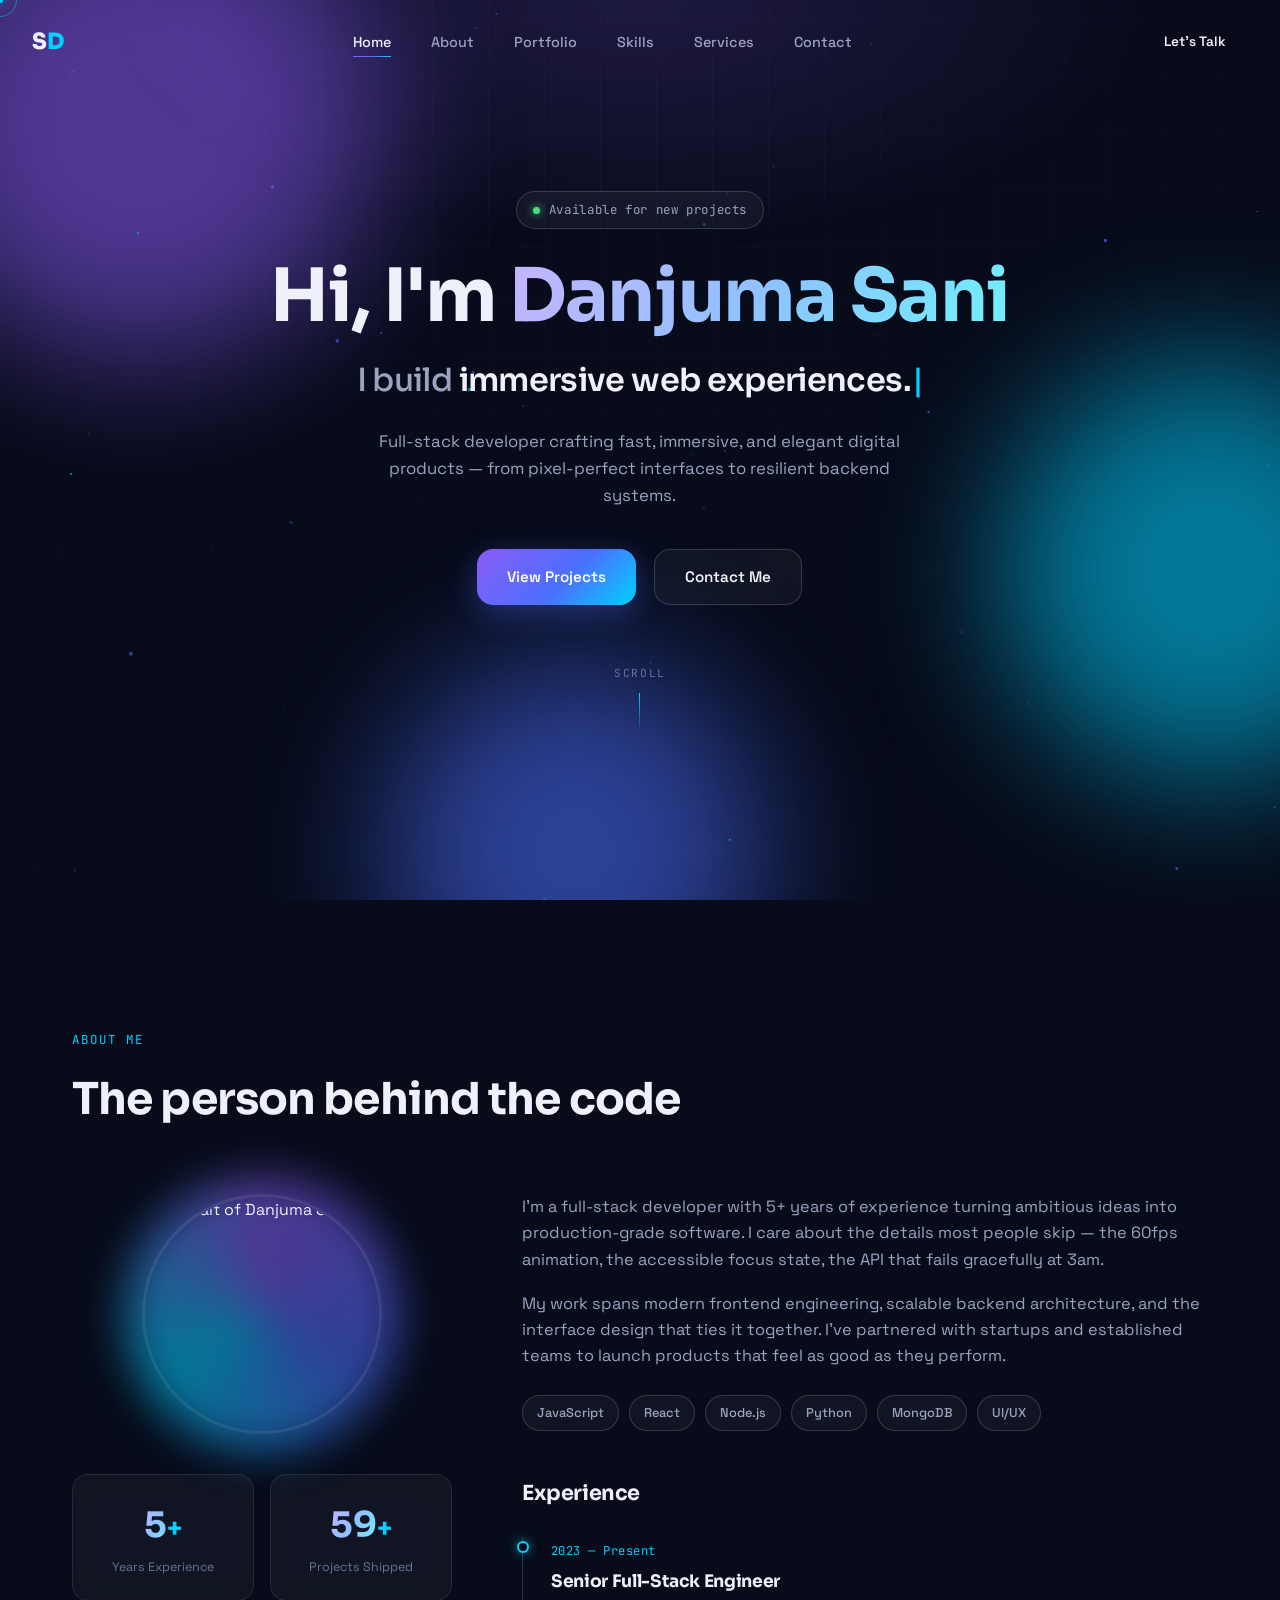
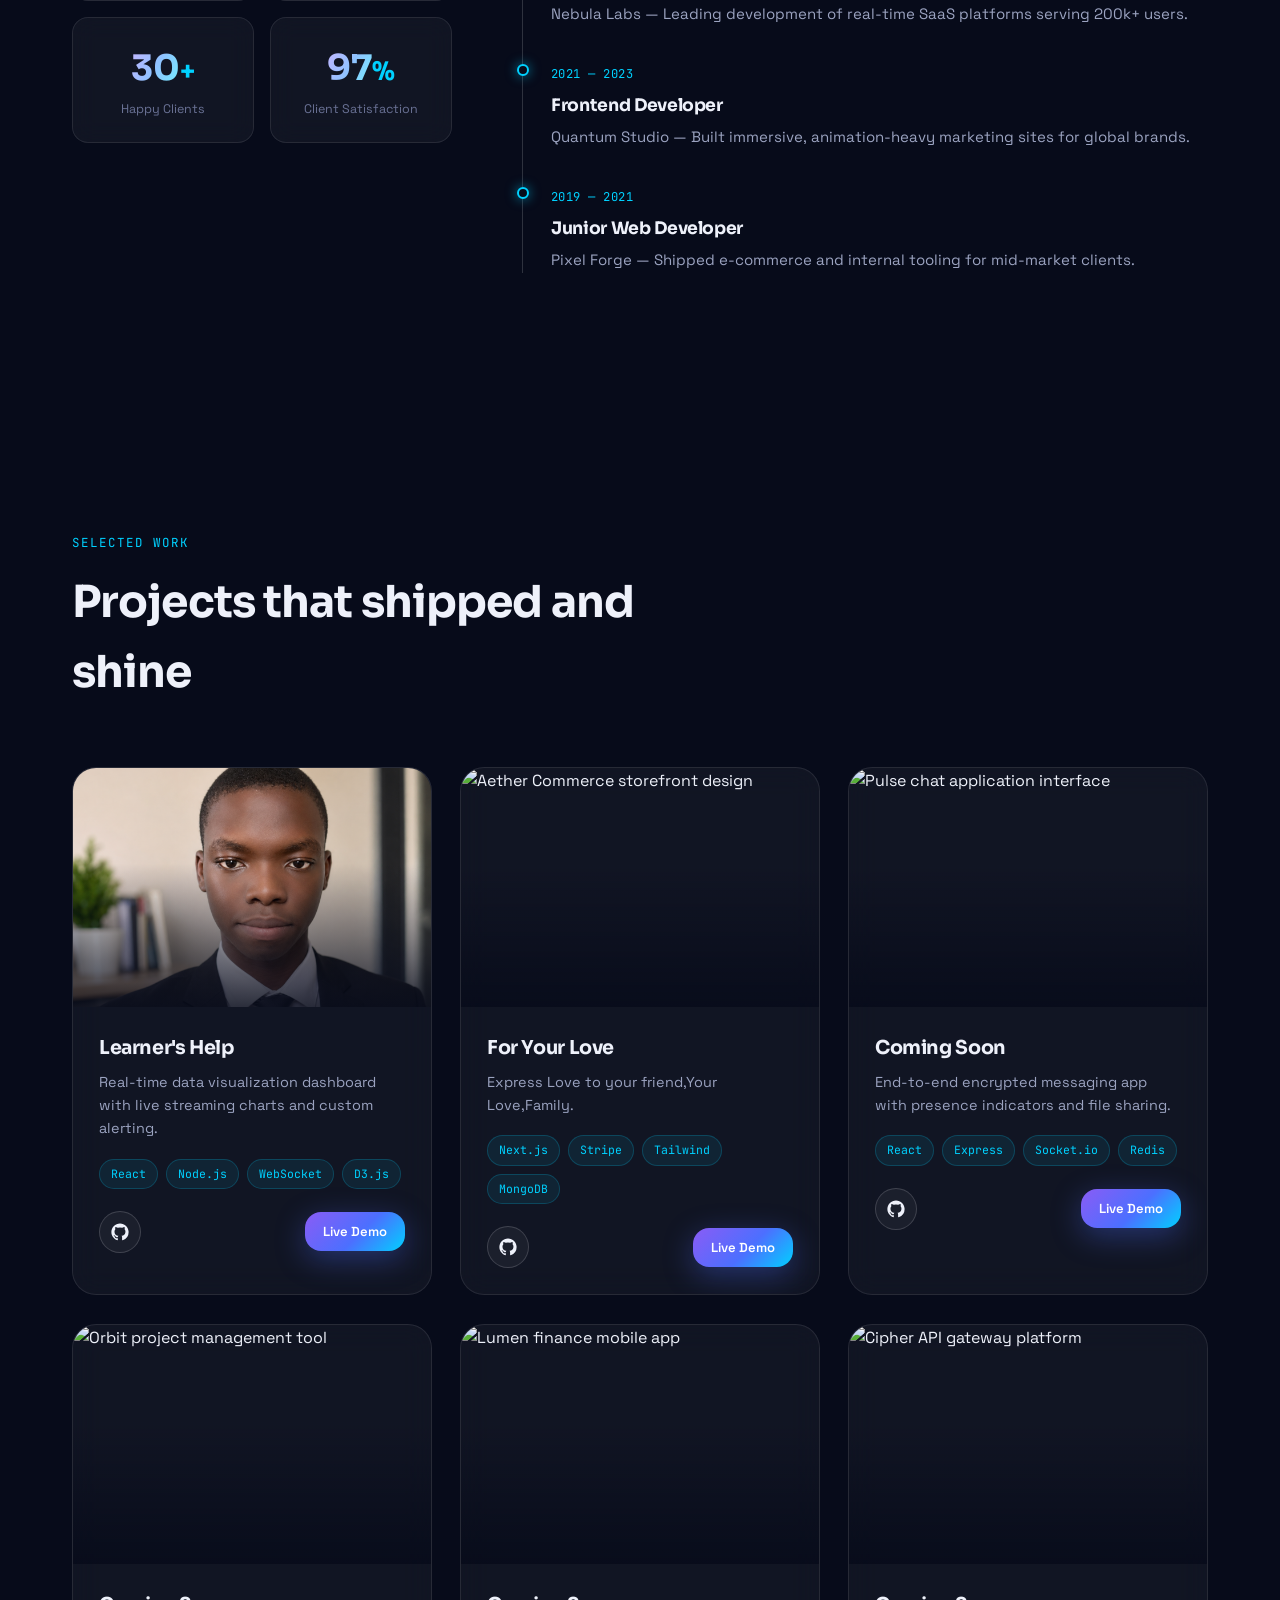
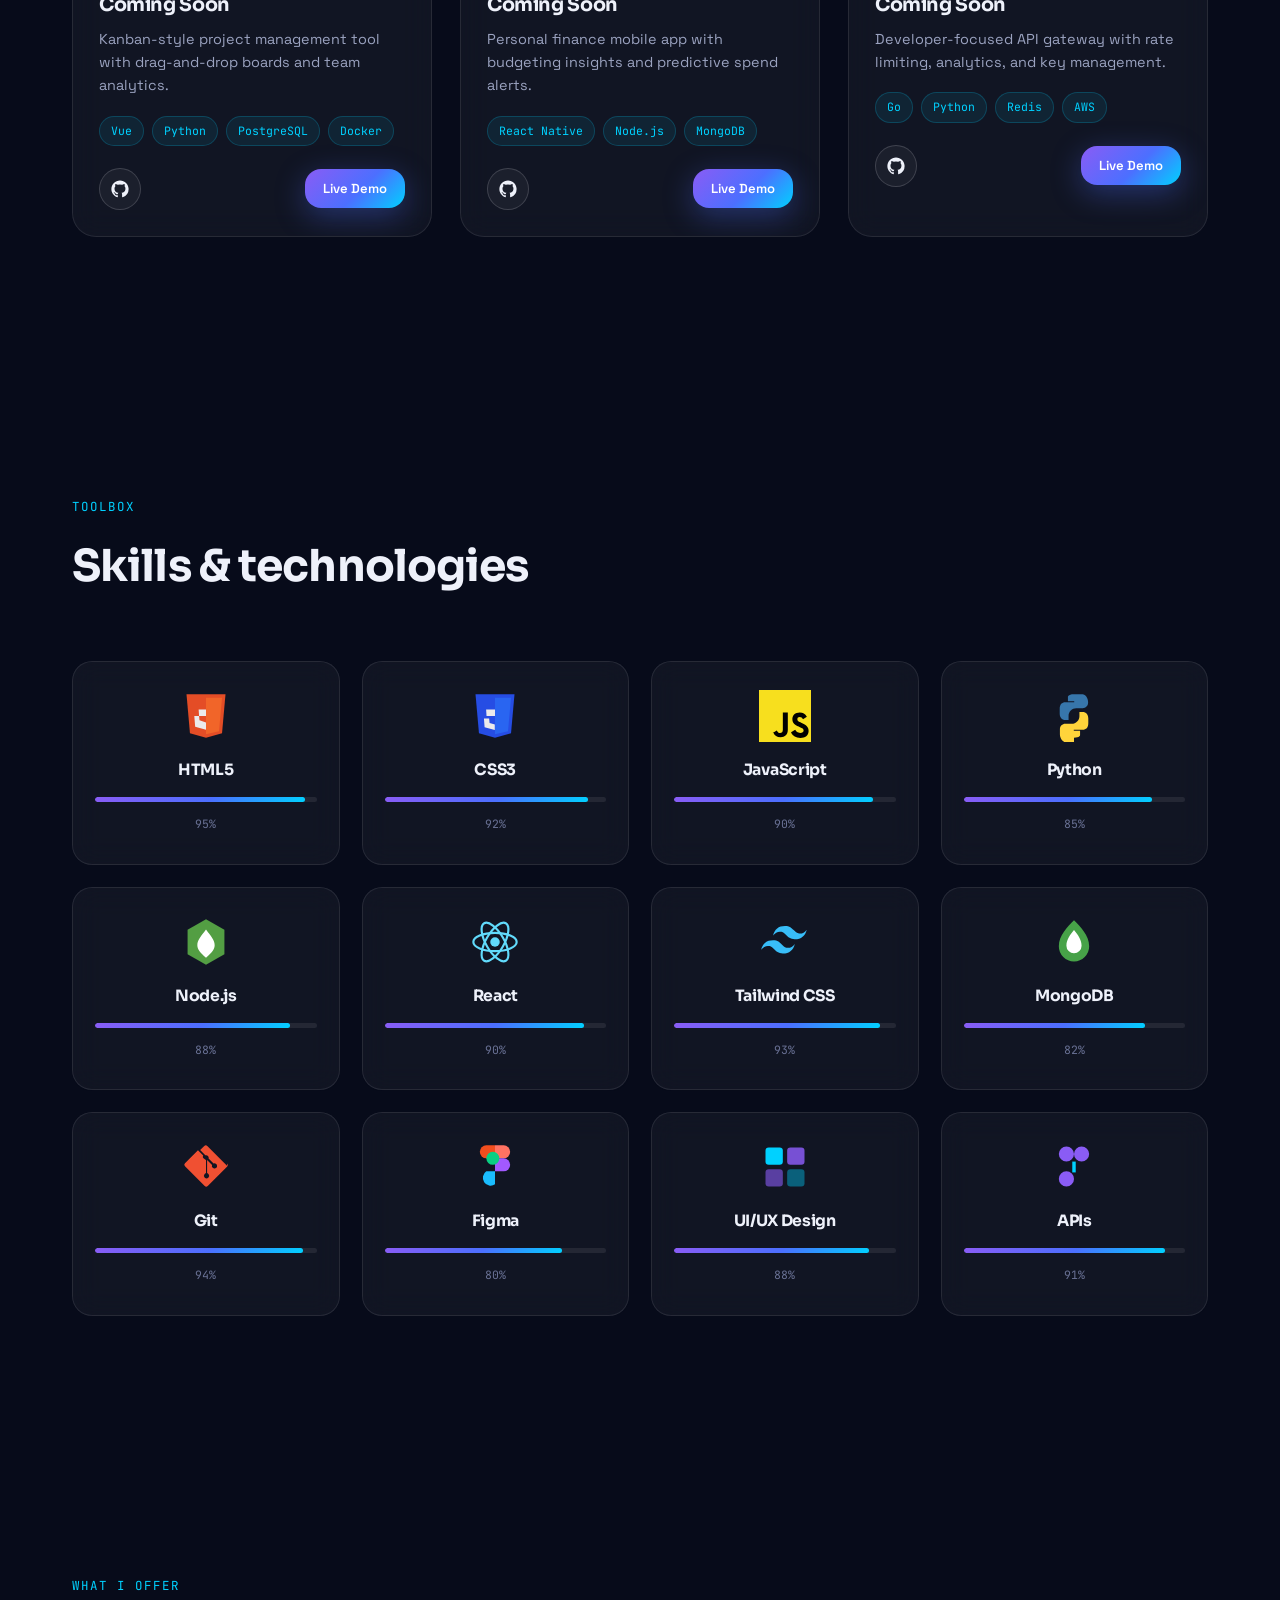
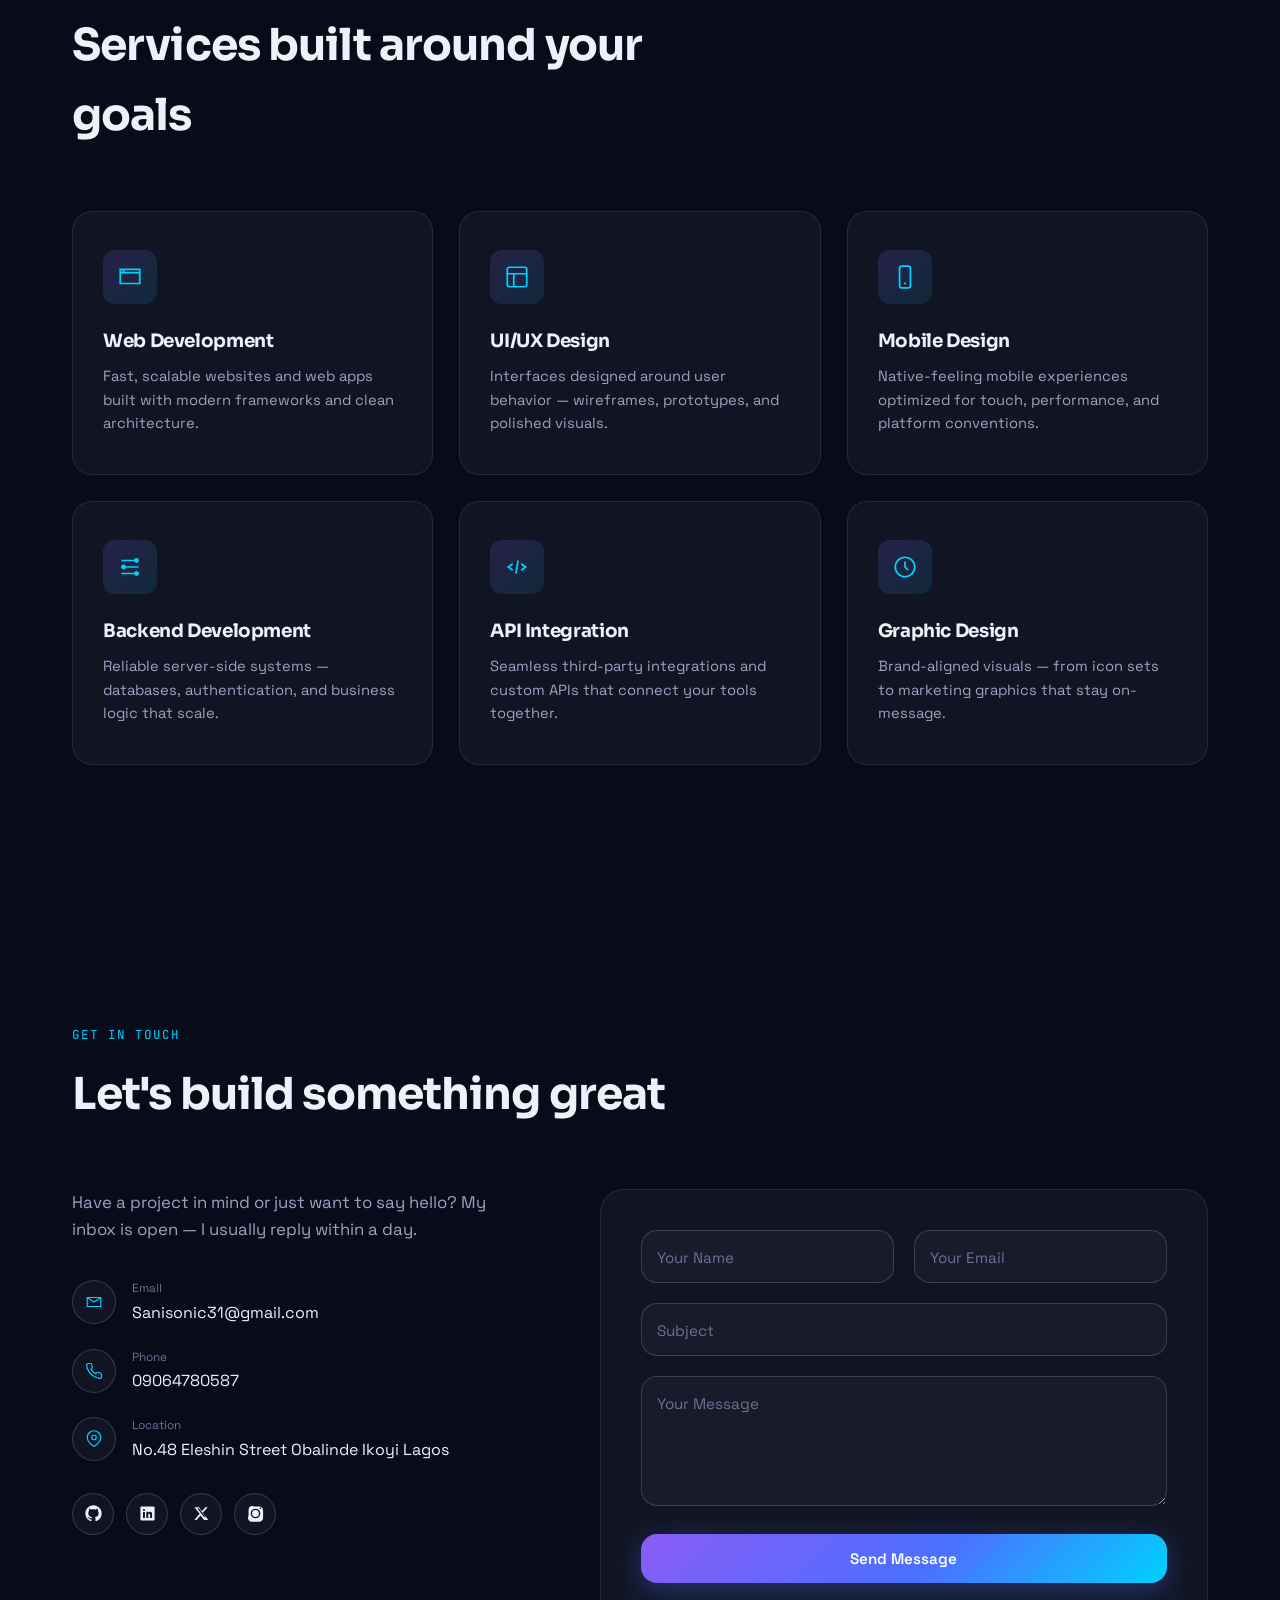
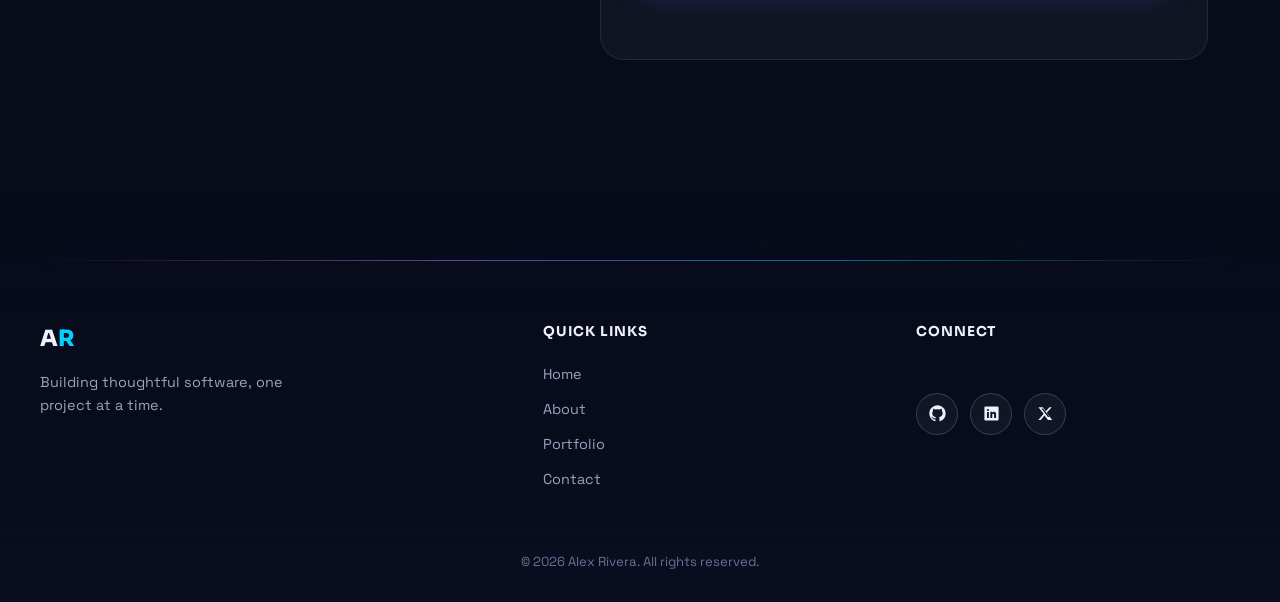
==== commit bd75e87d: "Update index.html" ====
--- a/index.html
+++ b/index.html
@@ -217,7 +217,7 @@
 
           <article class="project-card tilt-card reveal-up">
             <div class="project-thumb">
-              <img src="c:\Users\Let's Get Serious\Documents\New folder\New folder\Screenshot 2026-07-03 080447.png?w=600&h=400&fit=crop" alt="Nova Analytics dashboard interface" loading="lazy" width="600" height="400">
+              <img src="New folder/file_00000000b3fc71f4a423a7acc072fc44.png?w=600&h=400&fit=crop" alt="Nova Analytics dashboard interface" loading="lazy" width="600" height="400">
               <div class="project-thumb-glow"></div>
             </div>
             <div class="project-body">
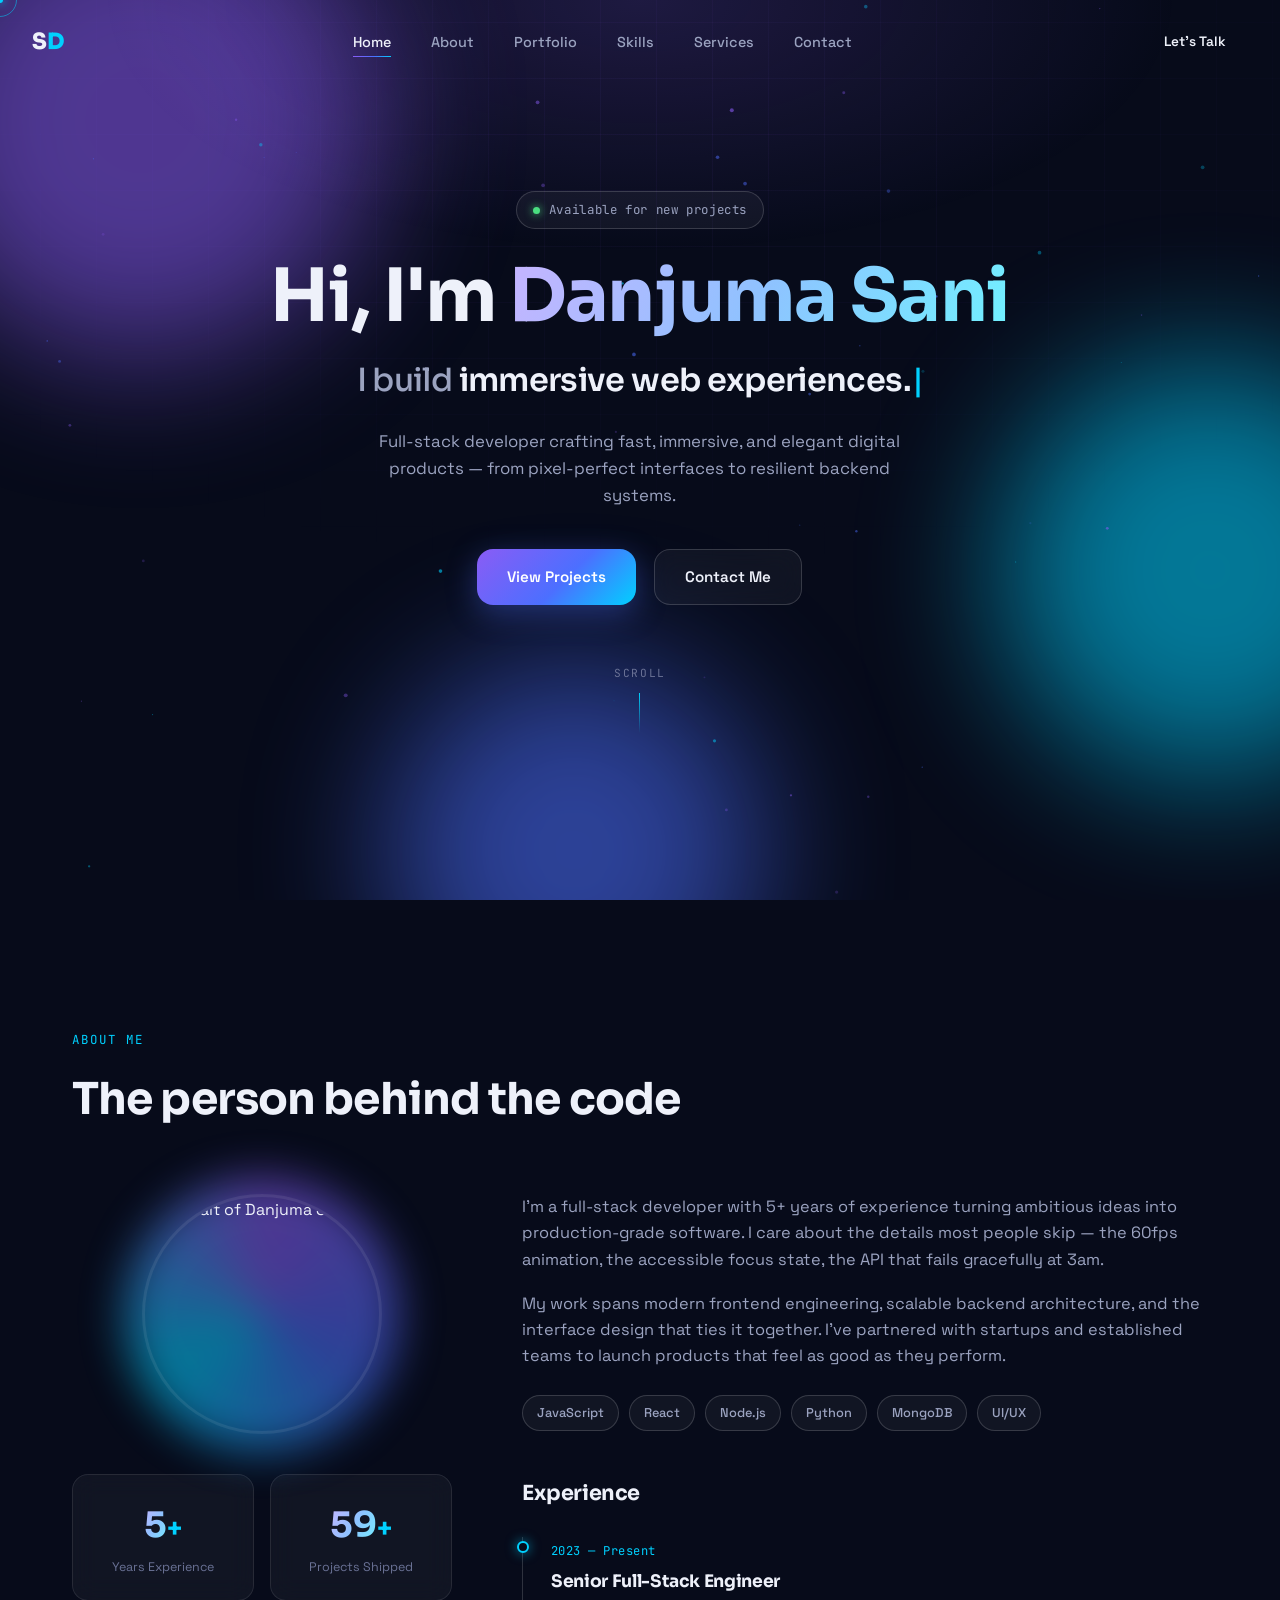
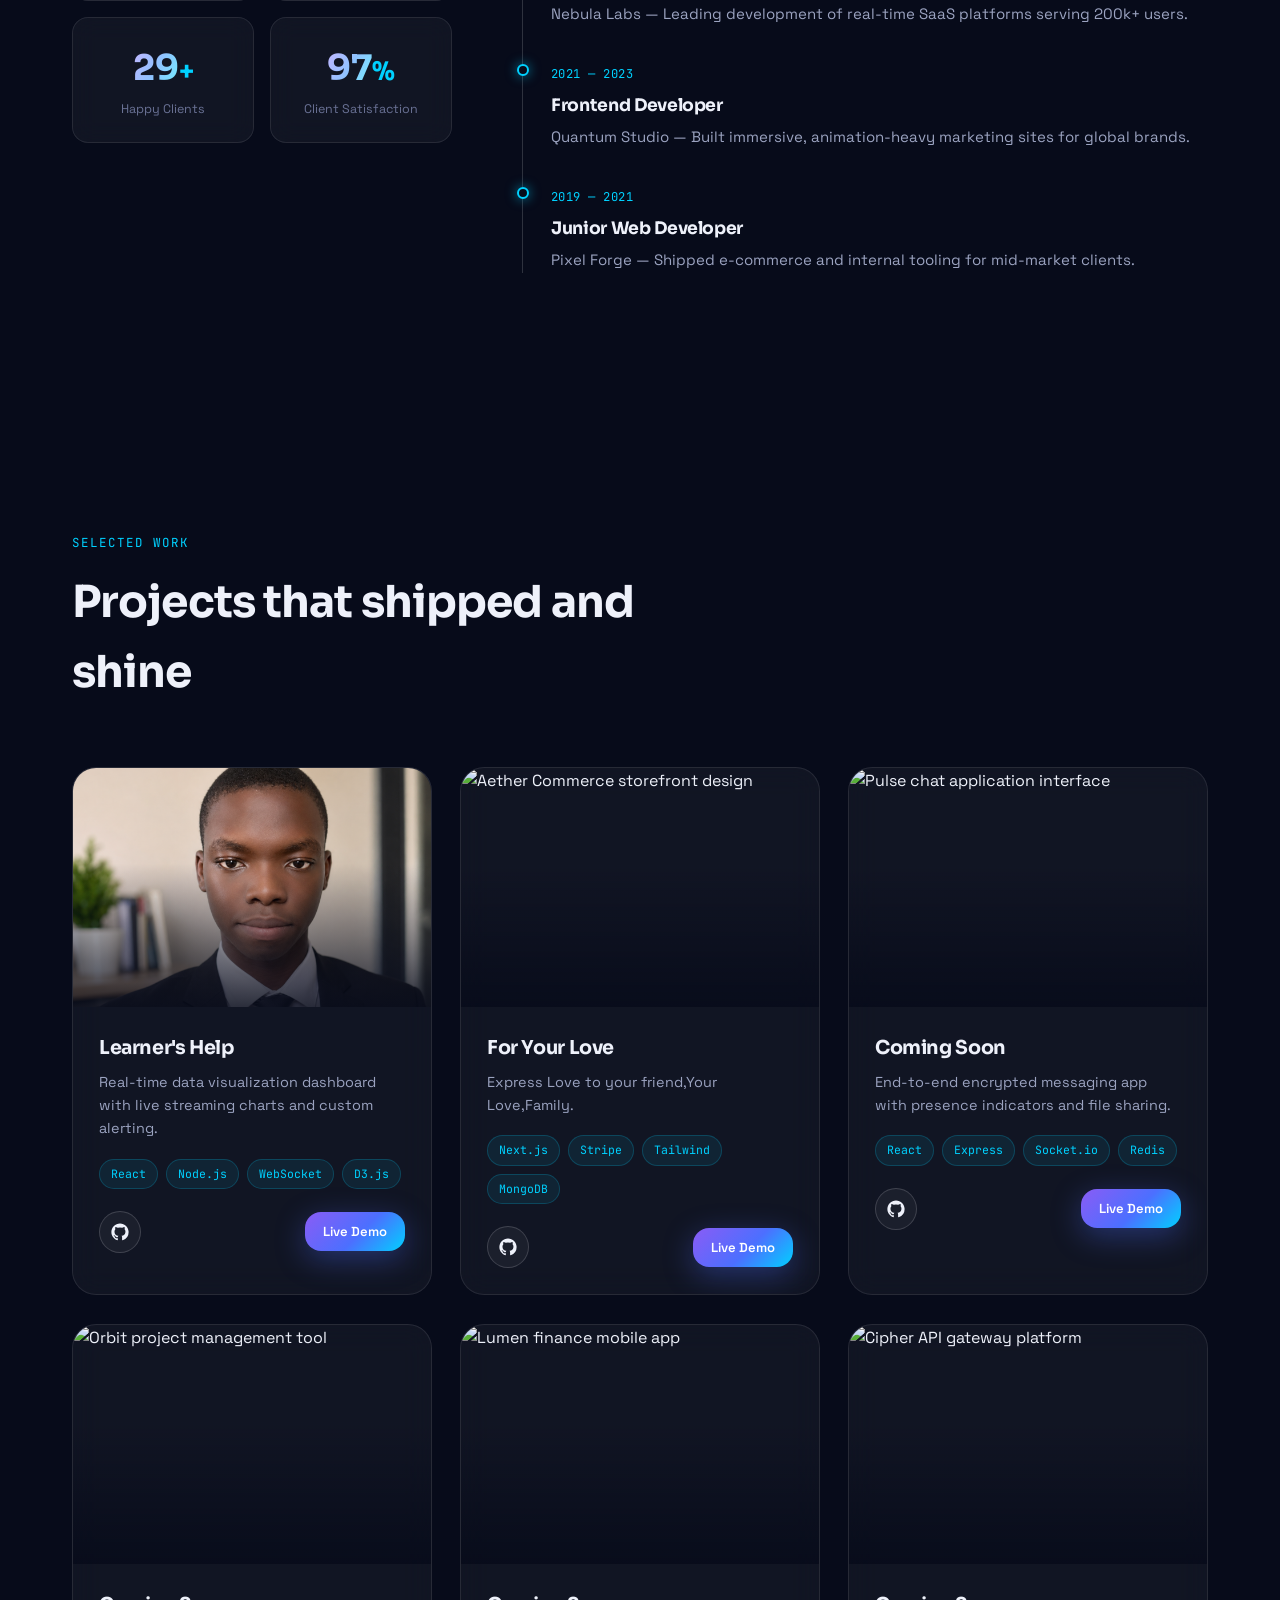
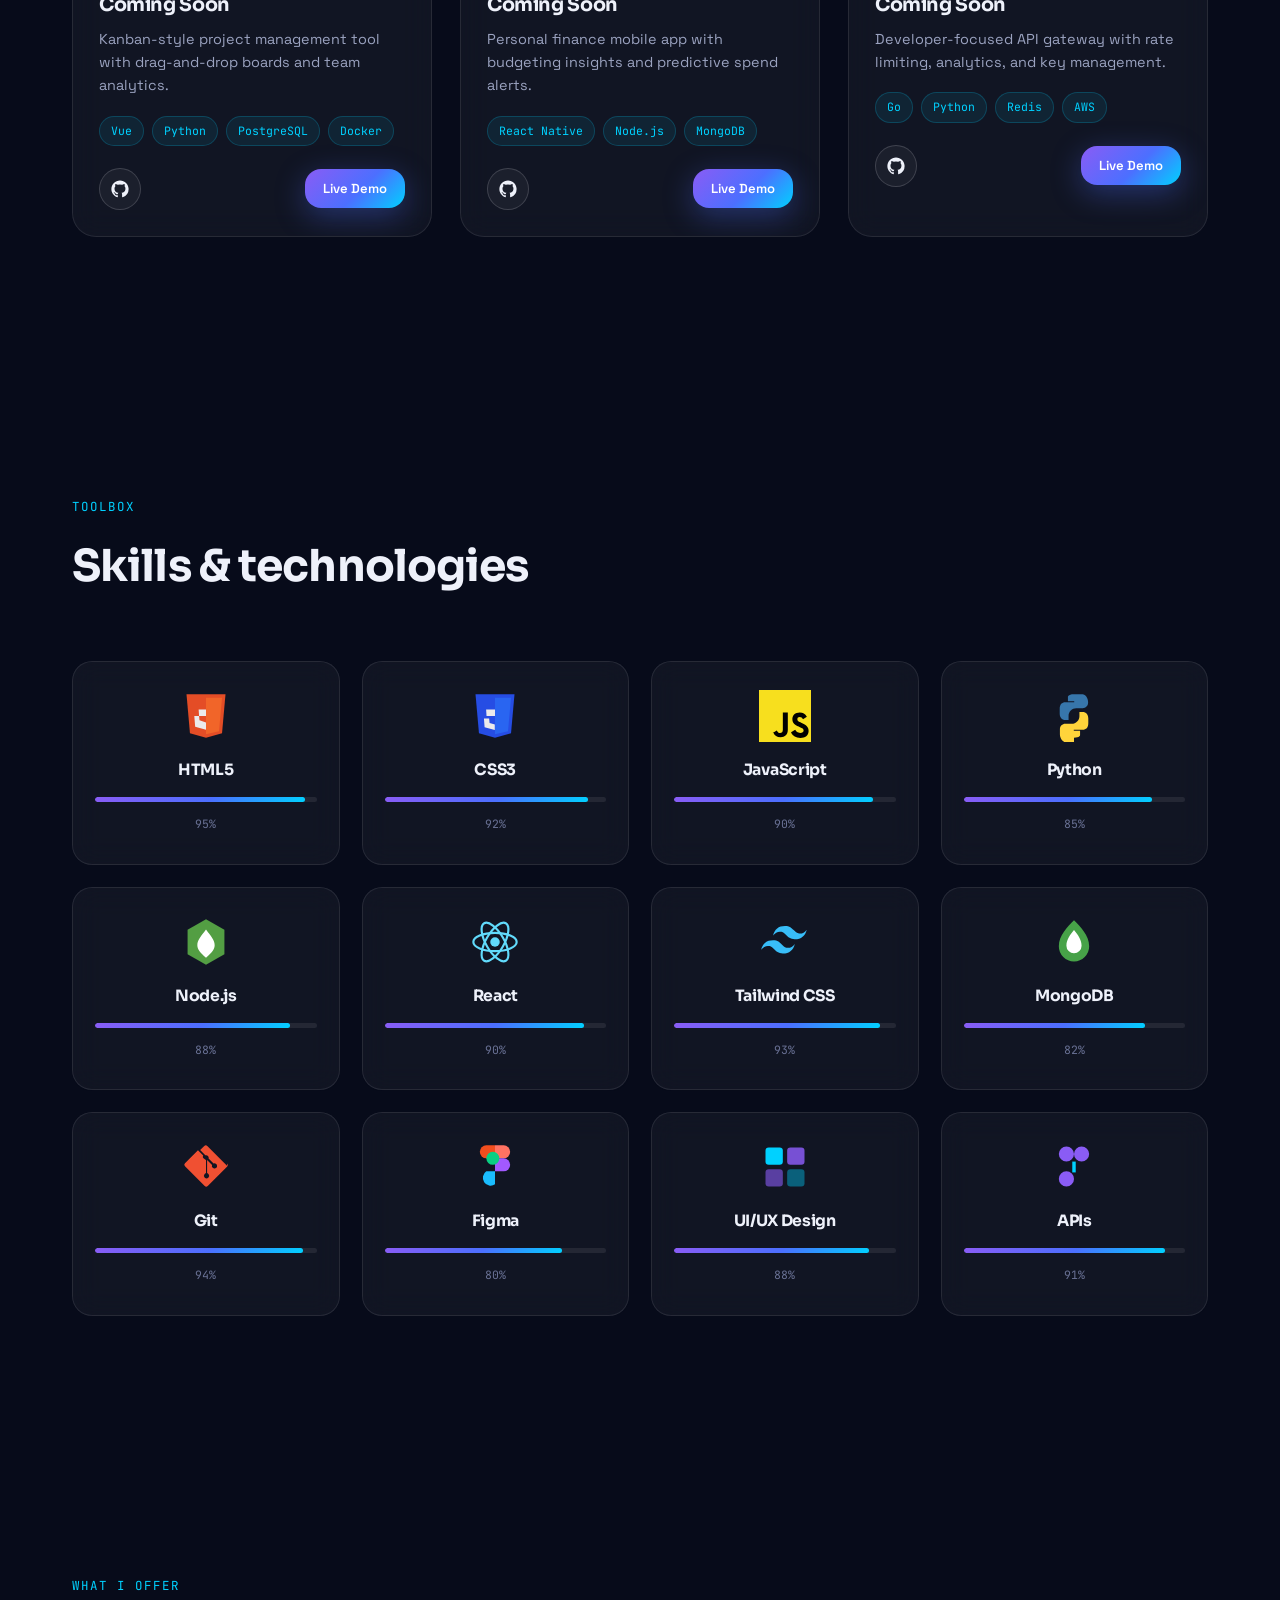
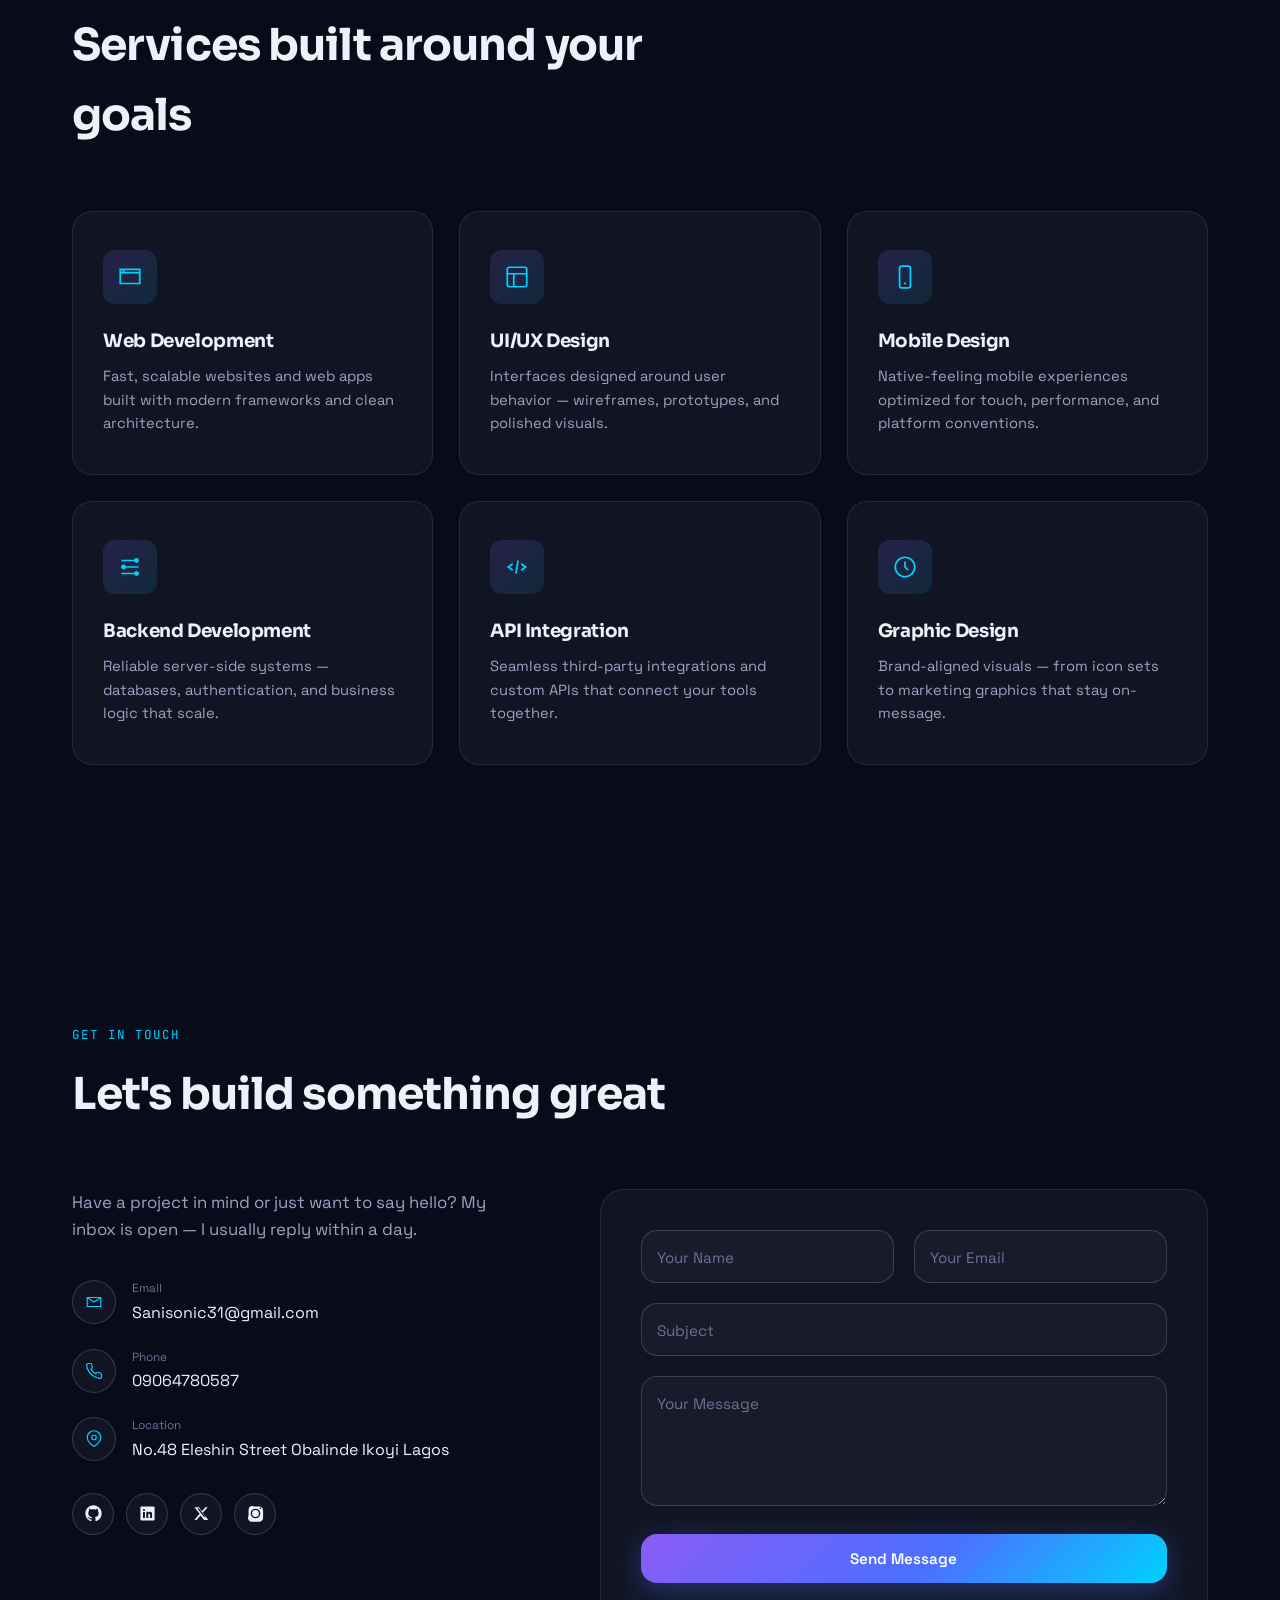
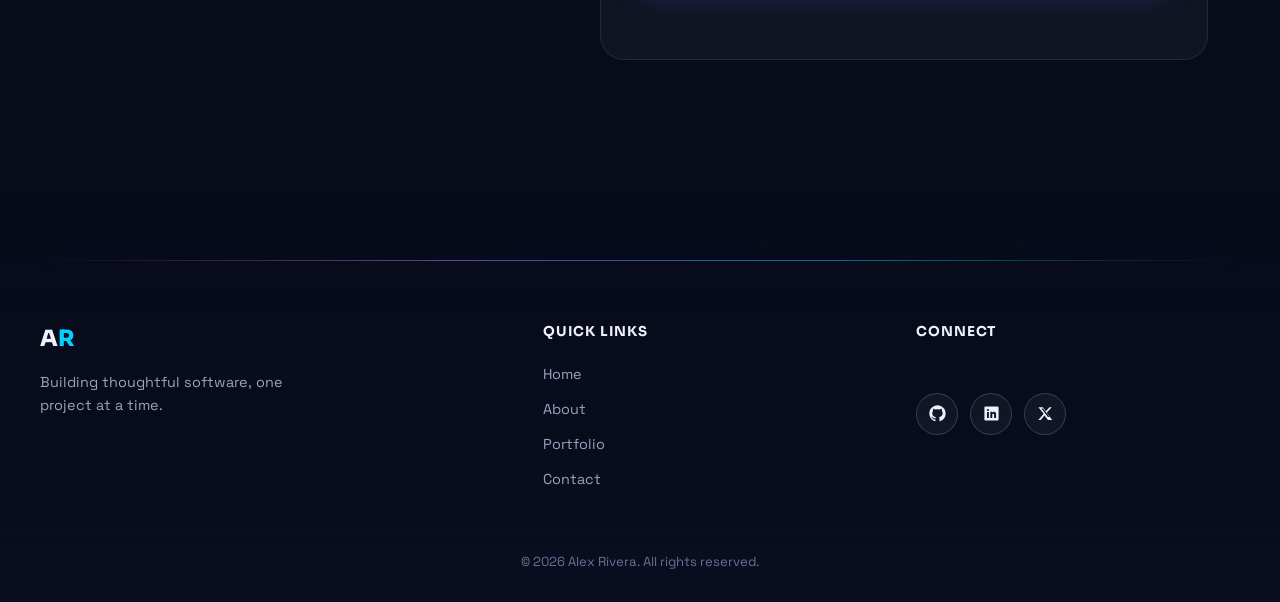
==== commit 0f591e97: "Update index.html" ====
--- a/index.html
+++ b/index.html
@@ -217,7 +217,7 @@
 
           <article class="project-card tilt-card reveal-up">
             <div class="project-thumb">
-              <img src="New folder/file_00000000b3fc71f4a423a7acc072fc44.png?w=600&h=400&fit=crop" alt="Nova Analytics dashboard interface" loading="lazy" width="600" height="400">
+              <img src="images/learners-help.png?w=600&h=400&fit=crop" alt="Nova Analytics dashboard interface" loading="lazy" width="600" height="400">
               <div class="project-thumb-glow"></div>
             </div>
             <div class="project-body">
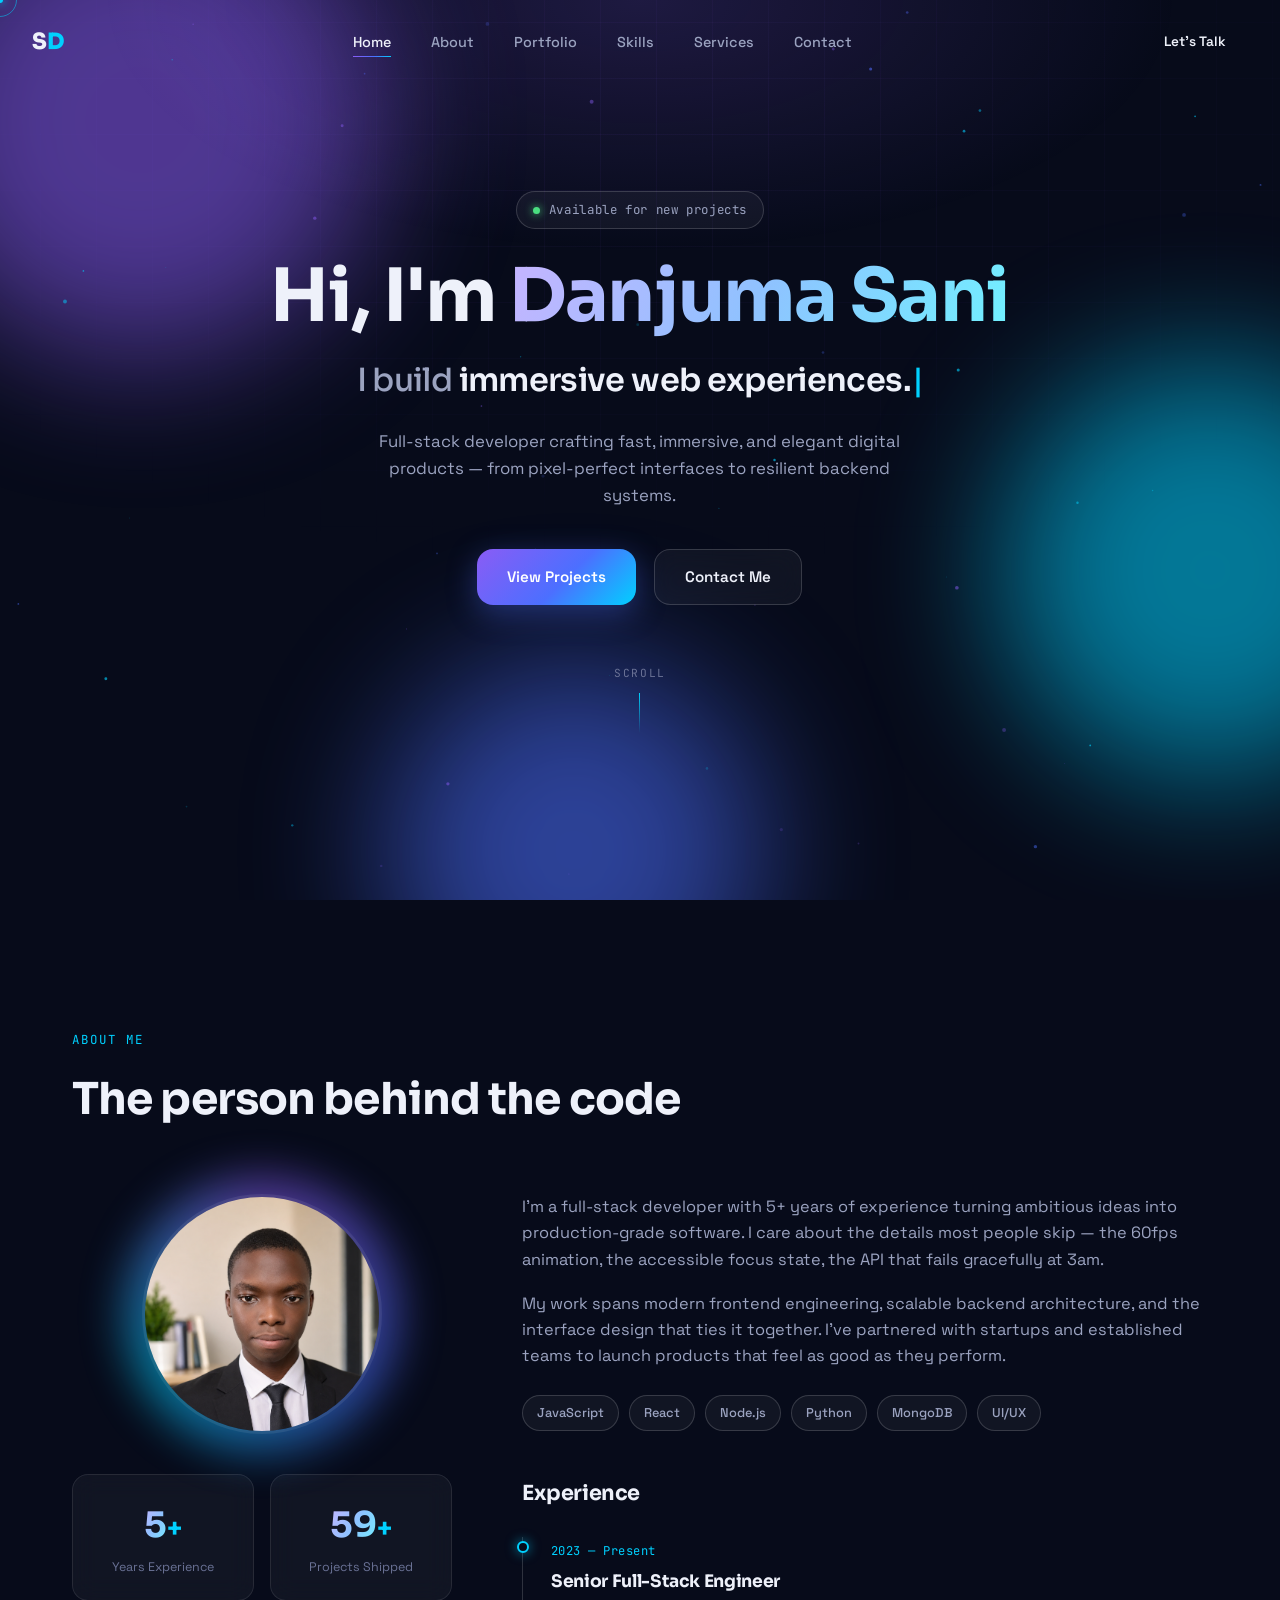
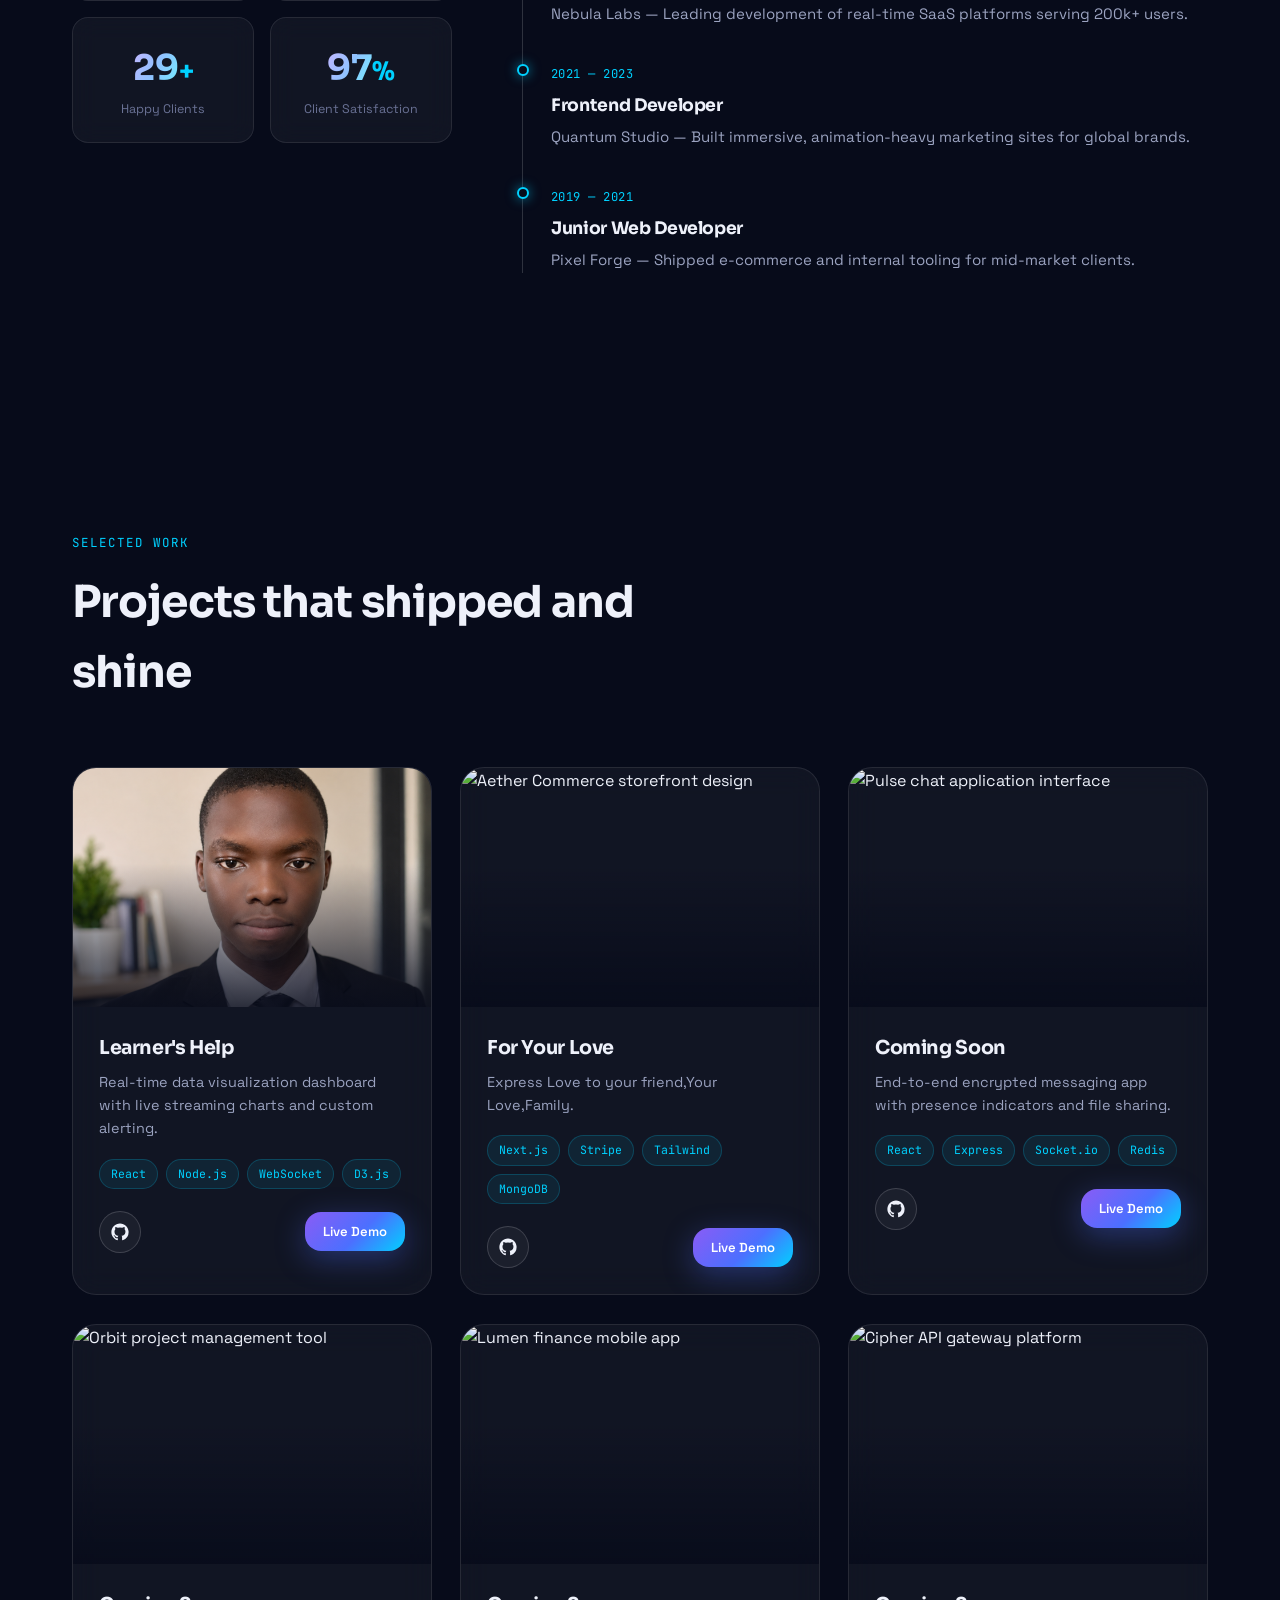
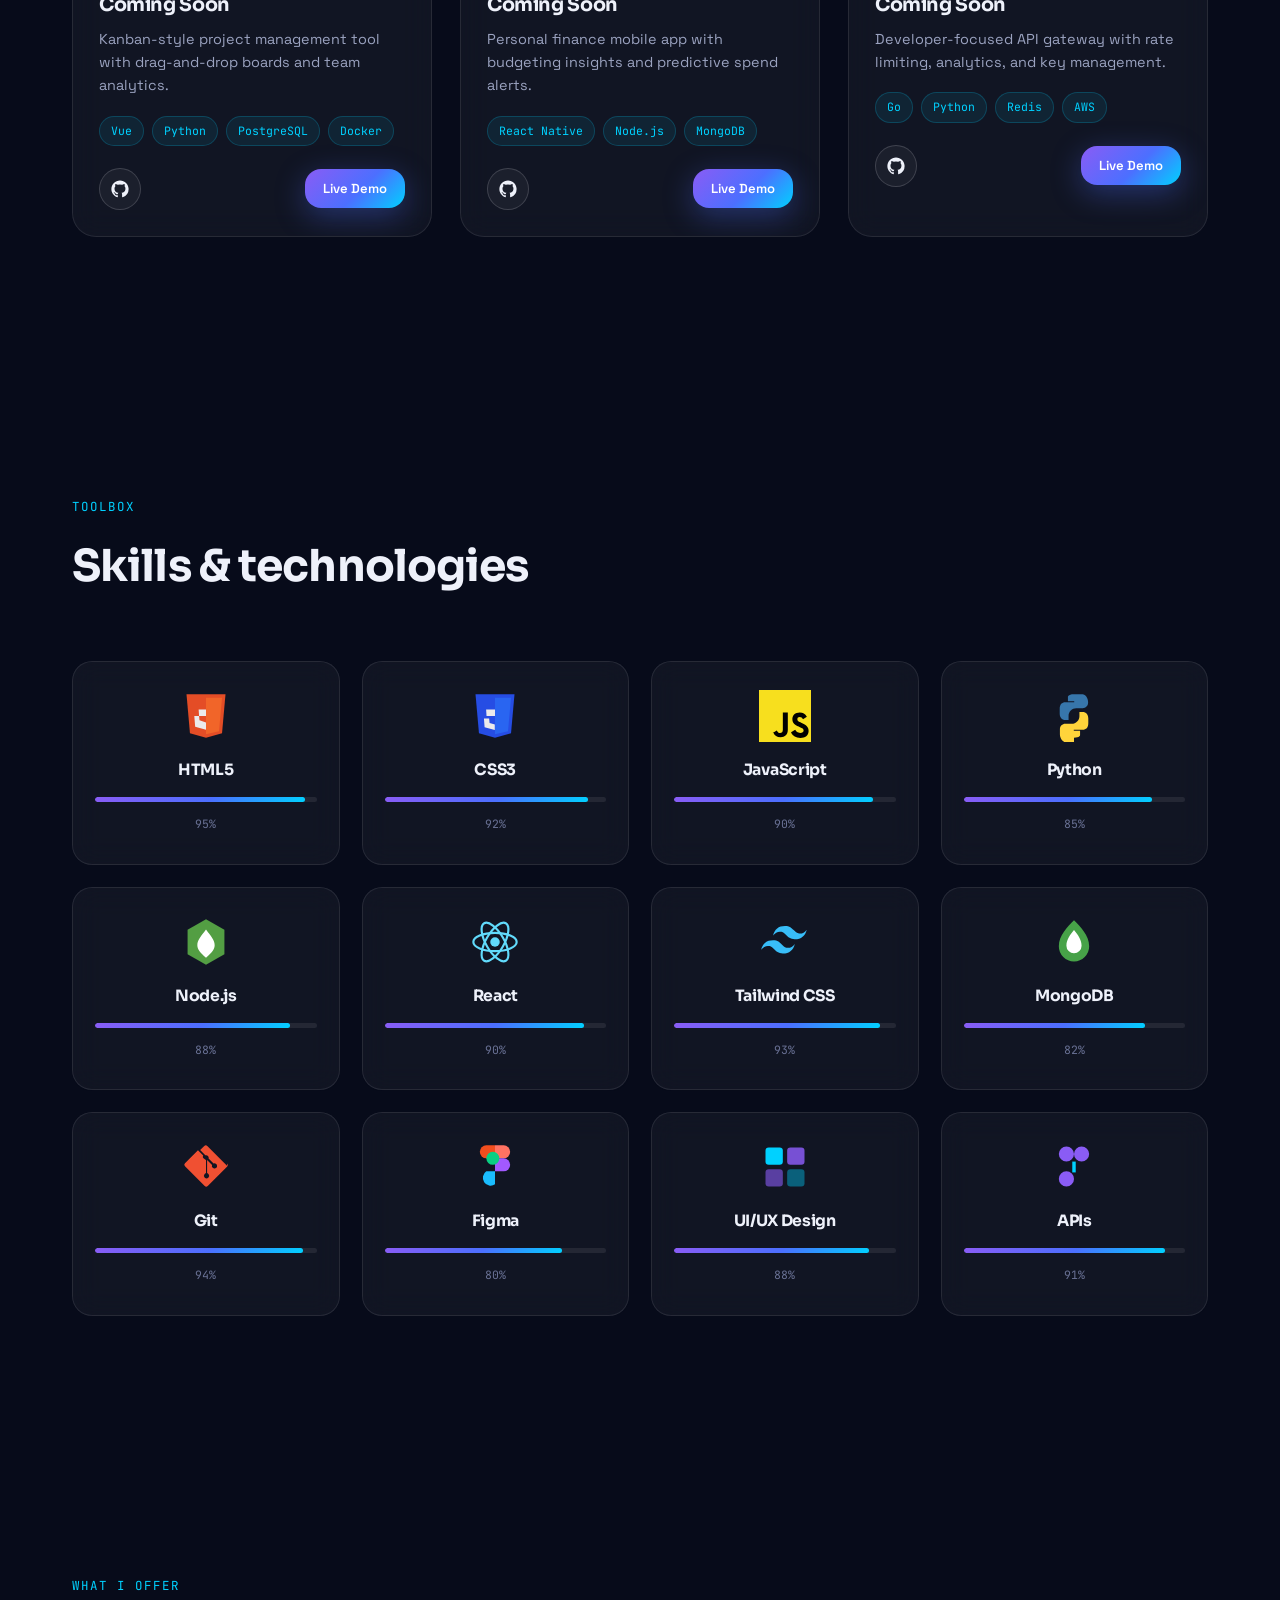
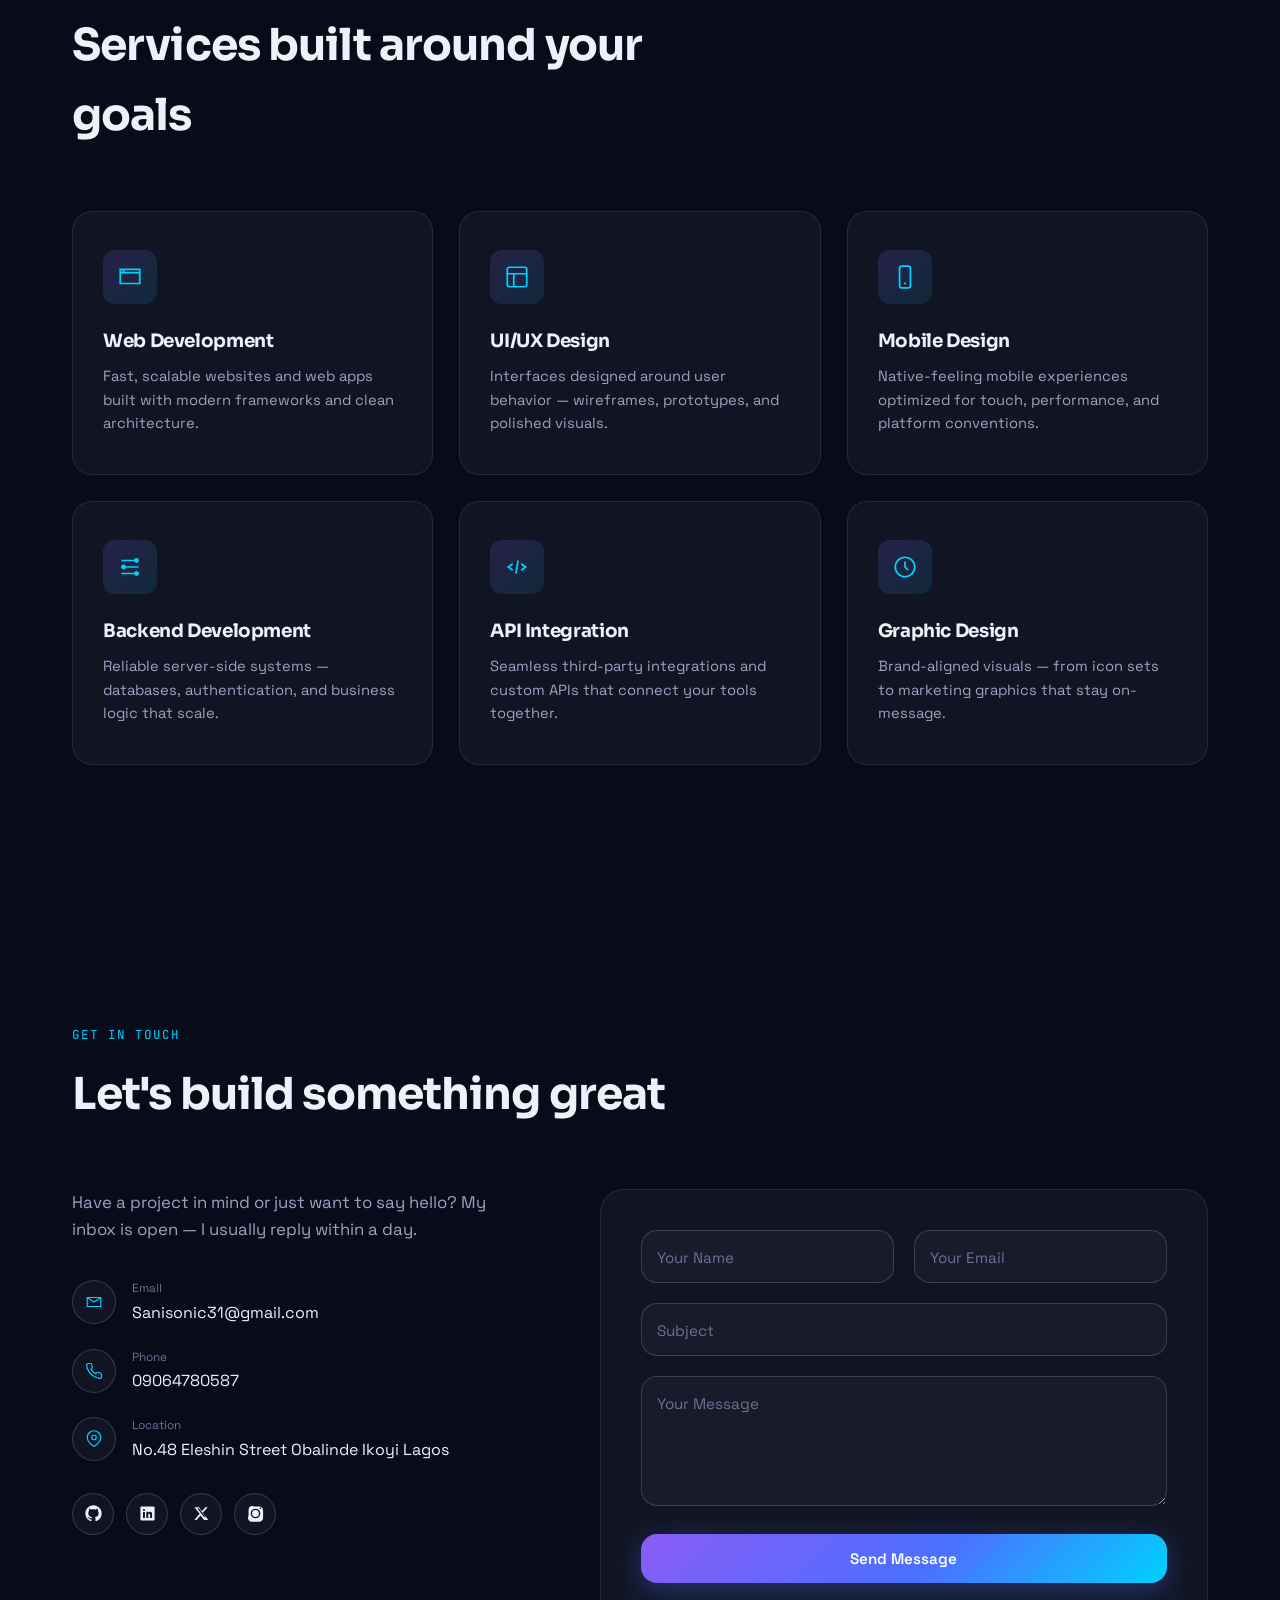
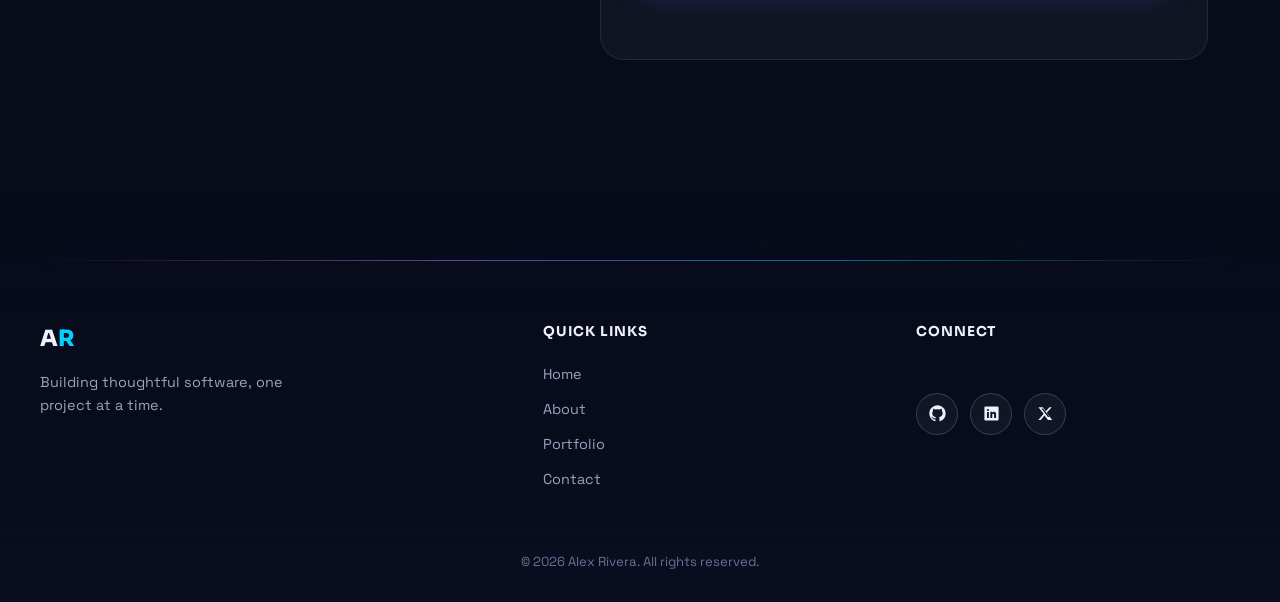
==== commit 325e5846: "Update index.html" ====
--- a/index.html
+++ b/index.html
@@ -125,7 +125,7 @@
           <div class="about-visual reveal-up">
             <div class="profile-ring">
               <img
-                src="c:\Users\Let's Get Serious\Documents\New folder\New folder\file_00000000b3fc71f4a423a7acc072fc44.png"
+                src="images/learners-help.png"
                 alt="Portrait of Danjuma Sani"
                 class="profile-img"
                 loading="lazy"
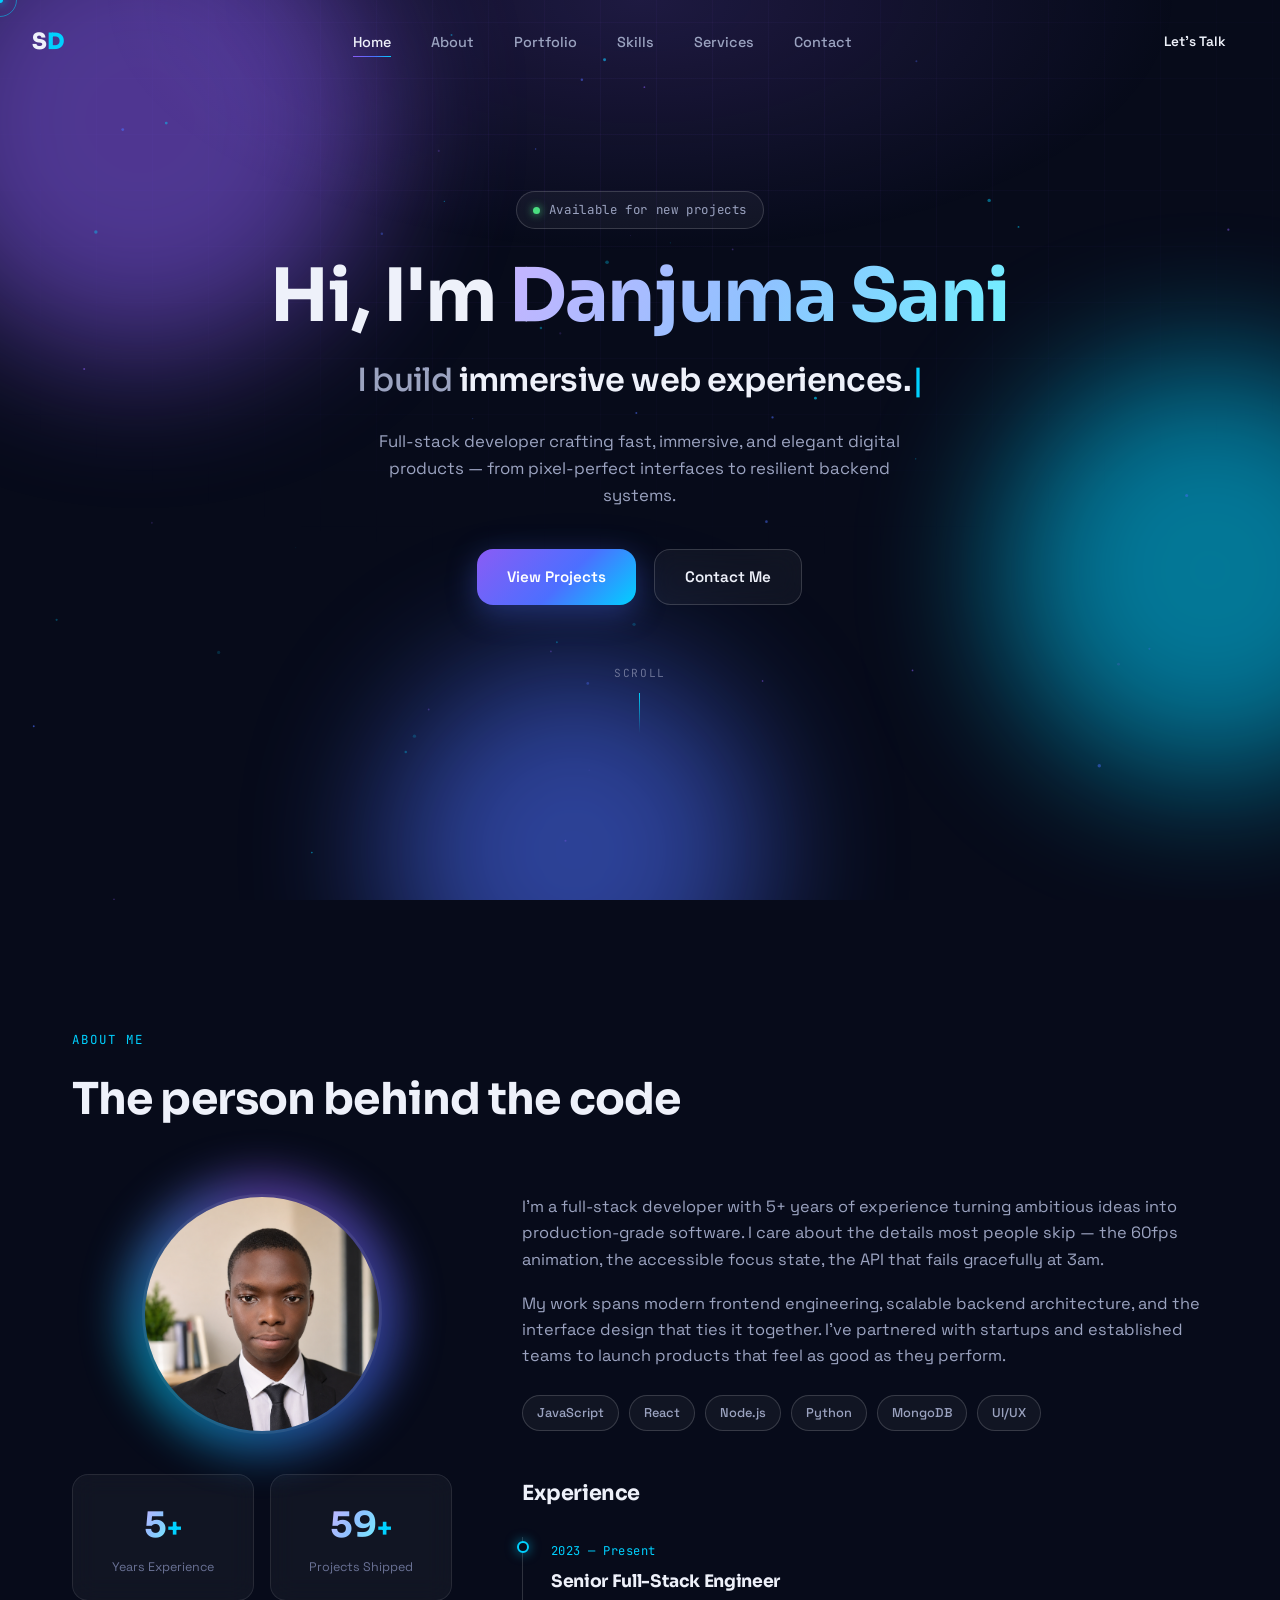
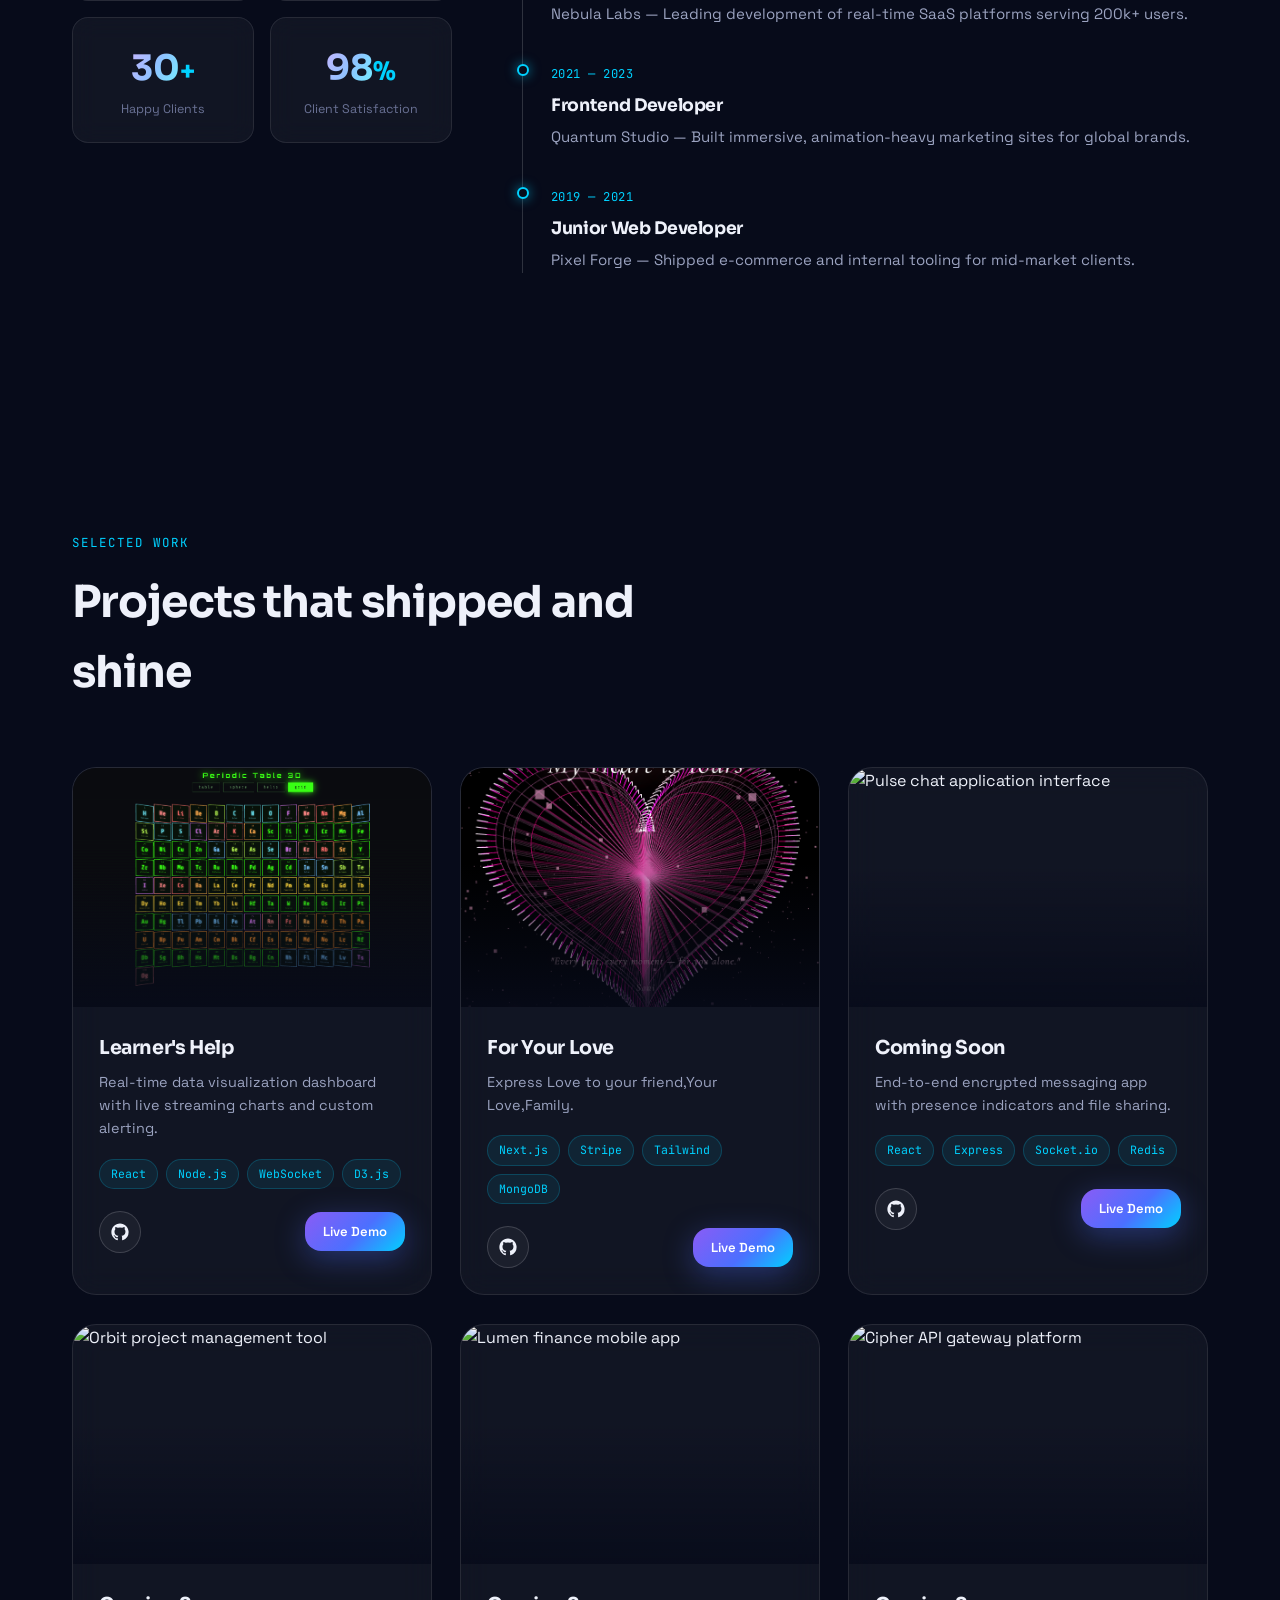
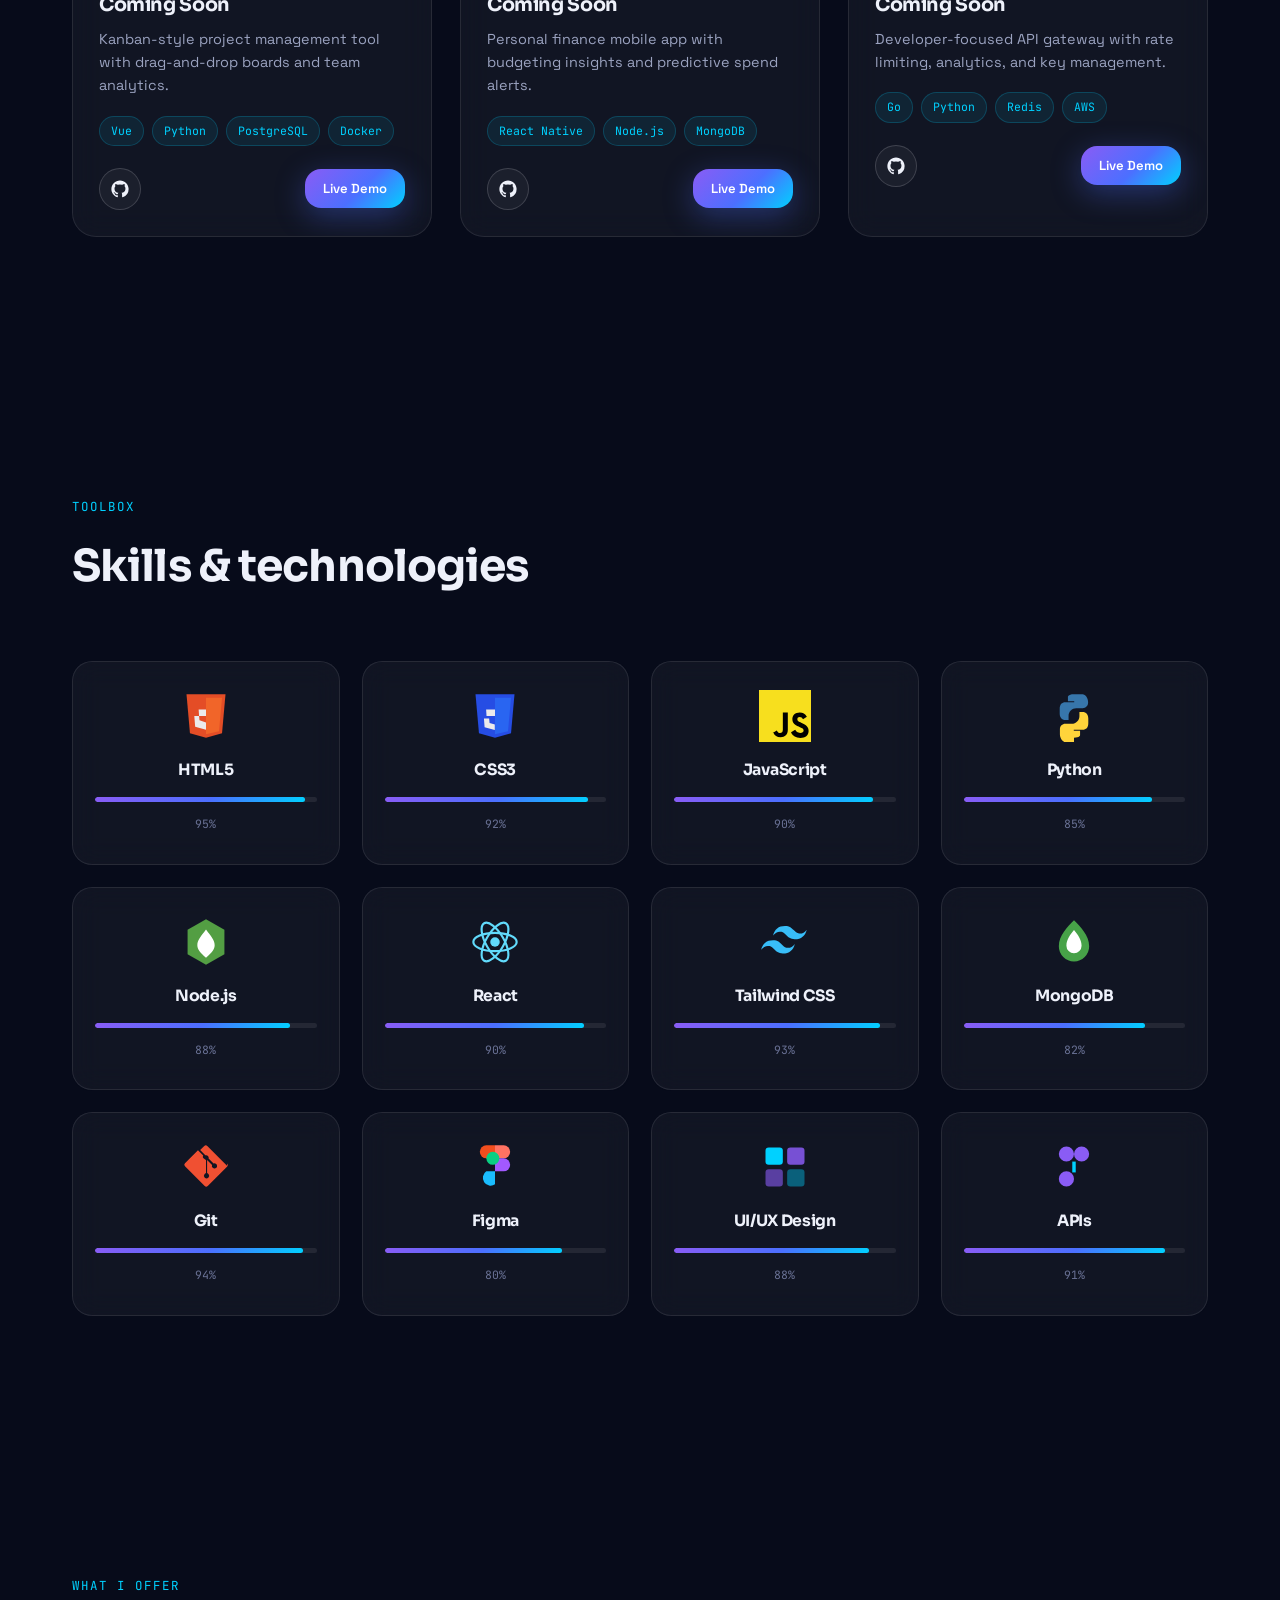
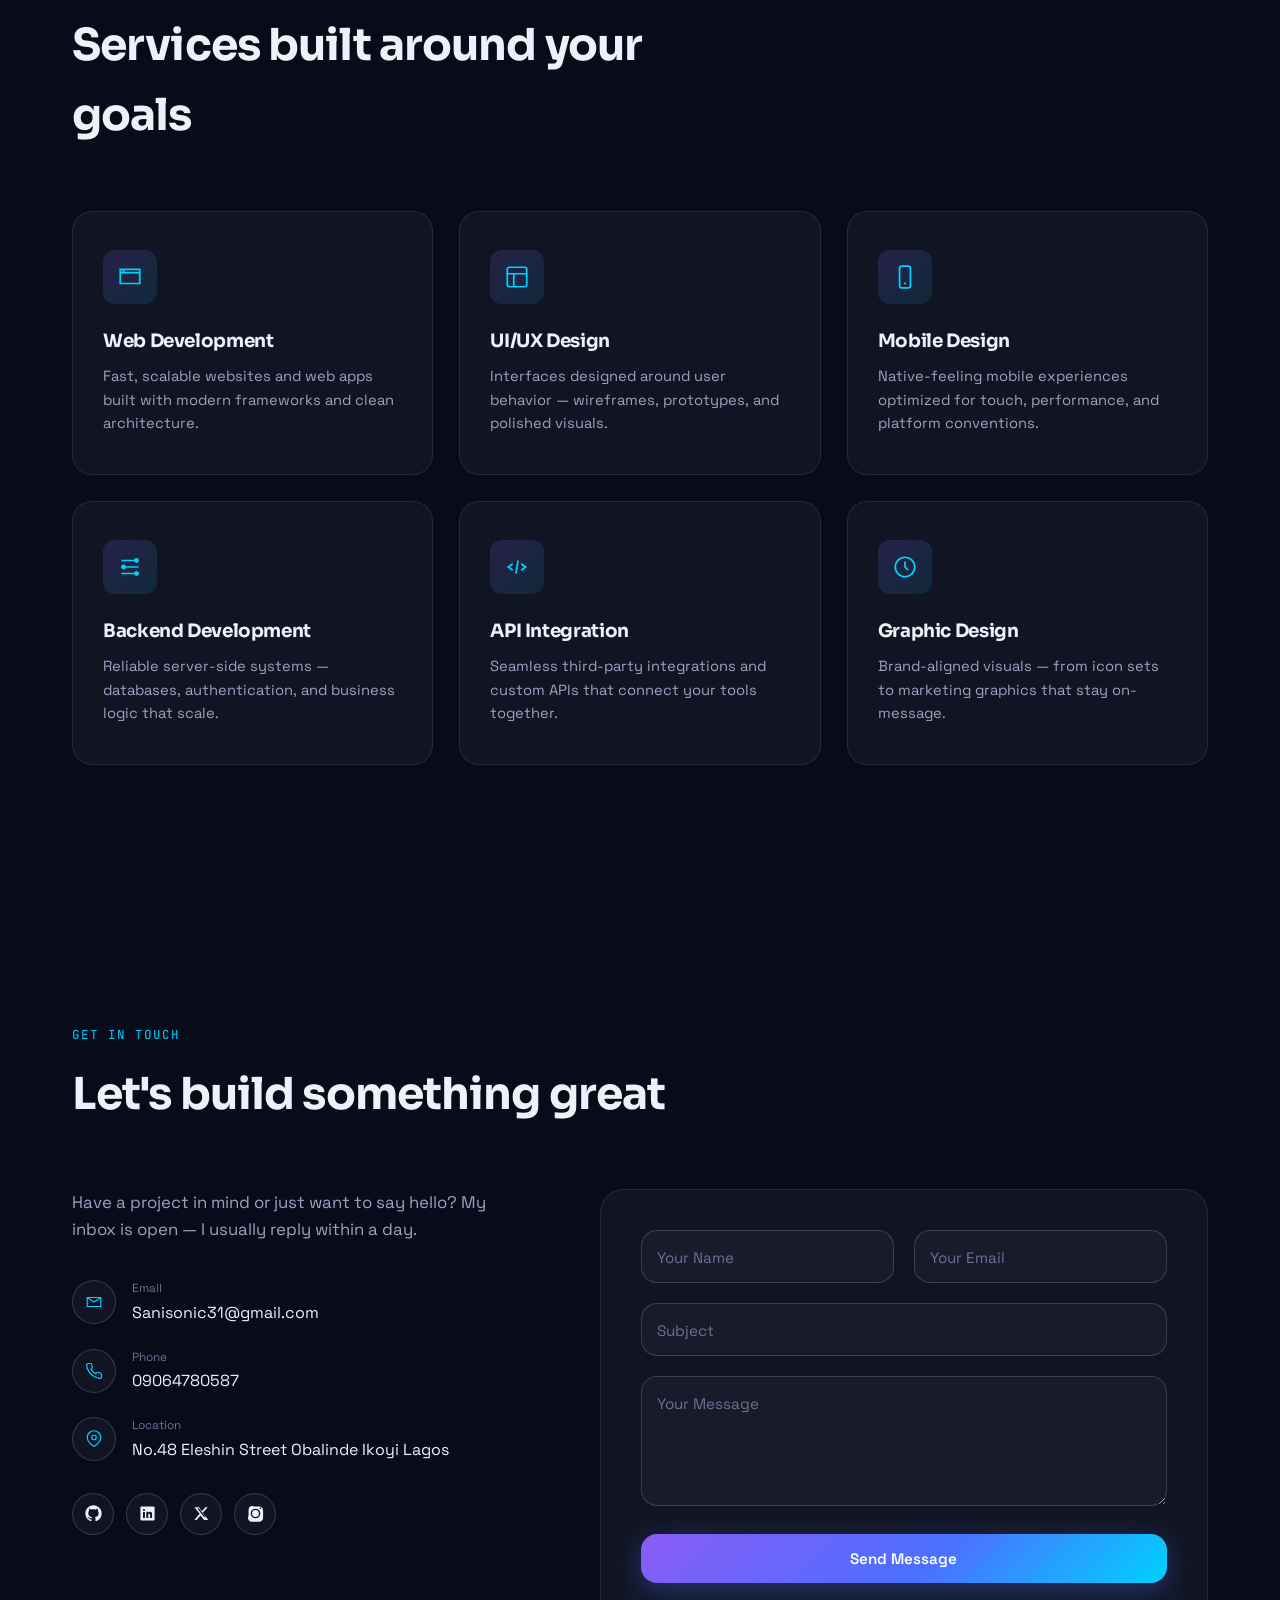
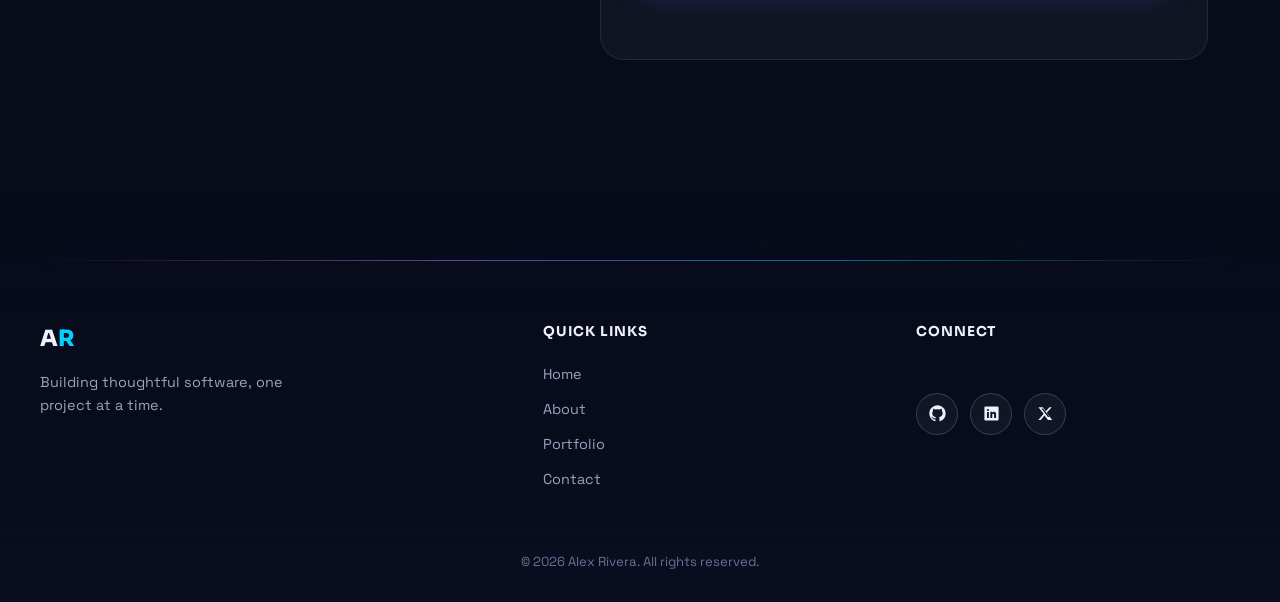
==== commit 5f1006c1: "Update index.html" ====
--- a/index.html
+++ b/index.html
@@ -217,7 +217,7 @@
 
           <article class="project-card tilt-card reveal-up">
             <div class="project-thumb">
-              <img src="images/learners-help.png?w=600&h=400&fit=crop" alt="Nova Analytics dashboard interface" loading="lazy" width="600" height="400">
+              <img src="images/learners-help2.png?w=600&h=400&fit=crop" alt="Nova Analytics dashboard interface" loading="lazy" width="600" height="400">
               <div class="project-thumb-glow"></div>
             </div>
             <div class="project-body">
@@ -237,7 +237,7 @@
 
           <article class="project-card tilt-card reveal-up">
             <div class="project-thumb">
-              <img src="c:\Users\Let's Get Serious\Documents\New folder\New folder\Screenshot 2026-07-03 083946.png?w=600&h=400&fit=crop" alt="Aether Commerce storefront design" loading="lazy" width="600" height="400">
+              <img src="images/learners-help1.png?w=600&h=400&fit=crop" alt="Aether Commerce storefront design" loading="lazy" width="600" height="400">
               <div class="project-thumb-glow"></div>
             </div>
             <div class="project-body">
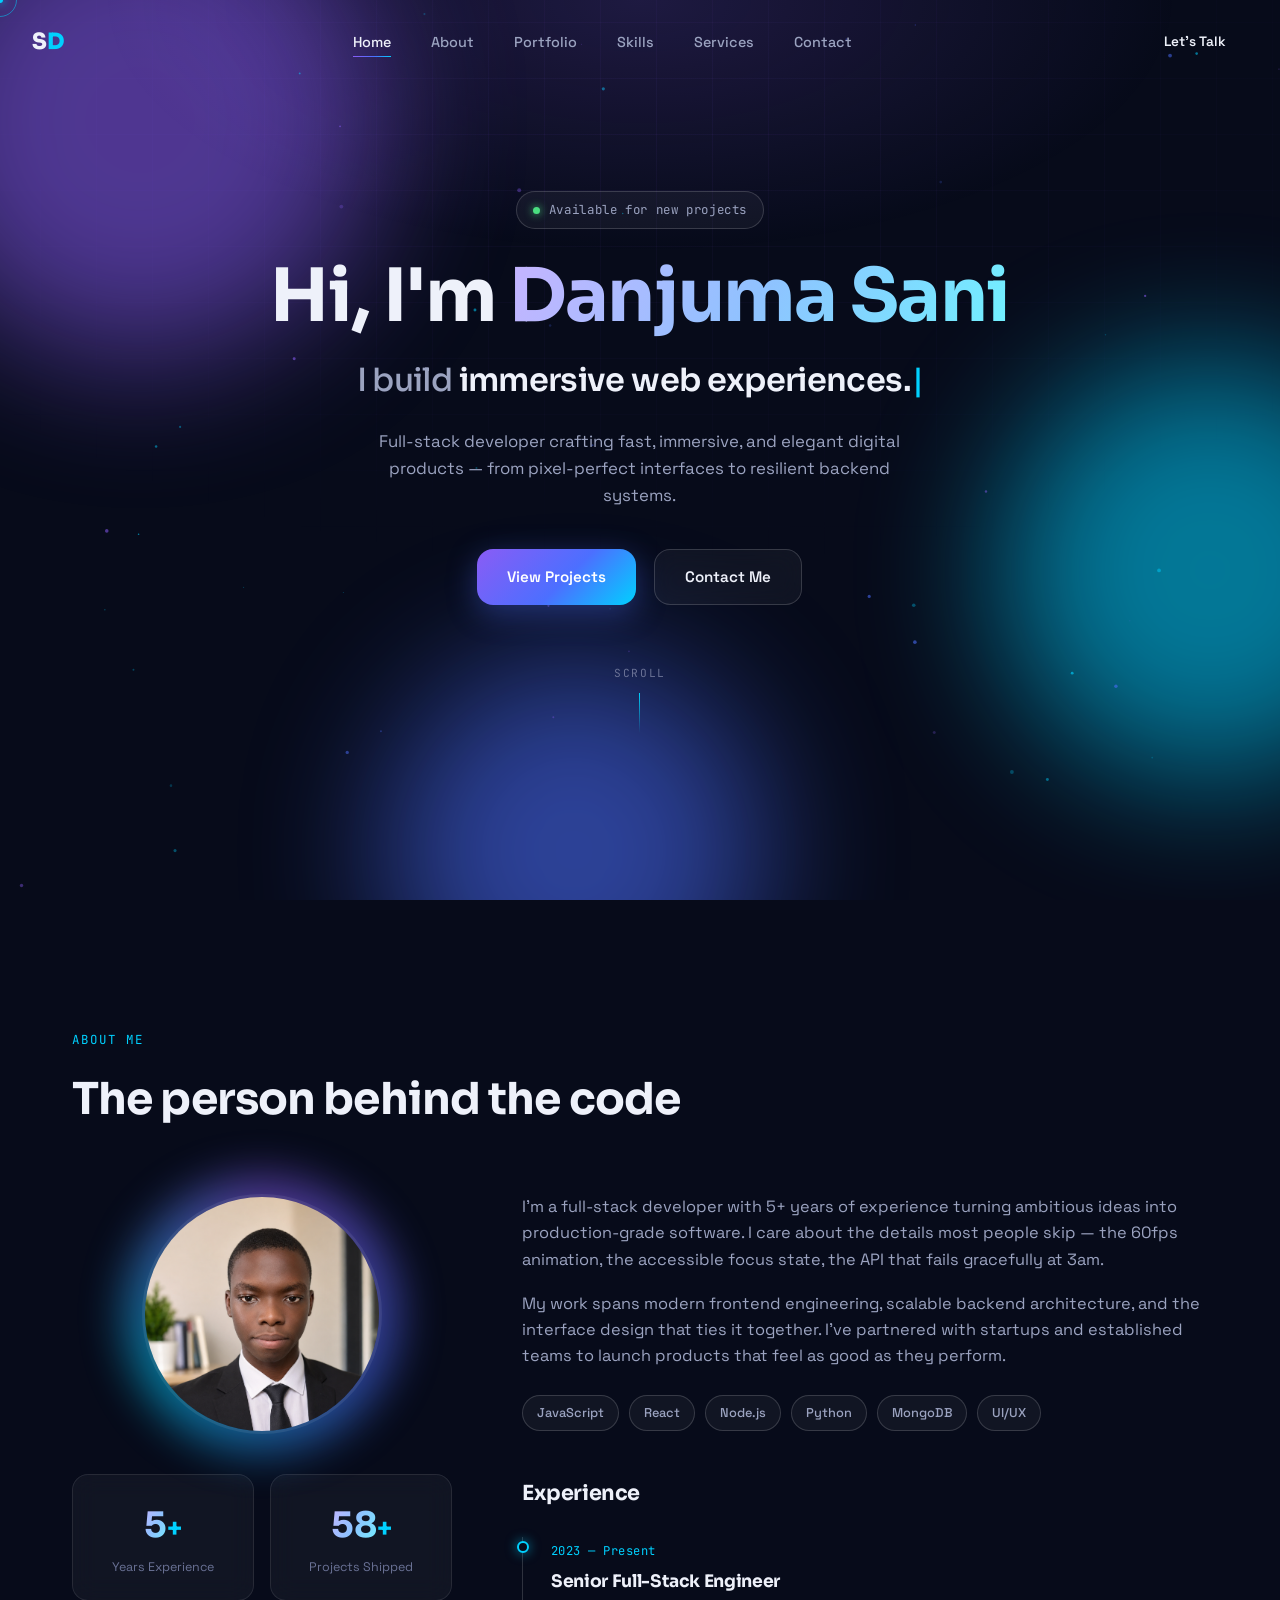
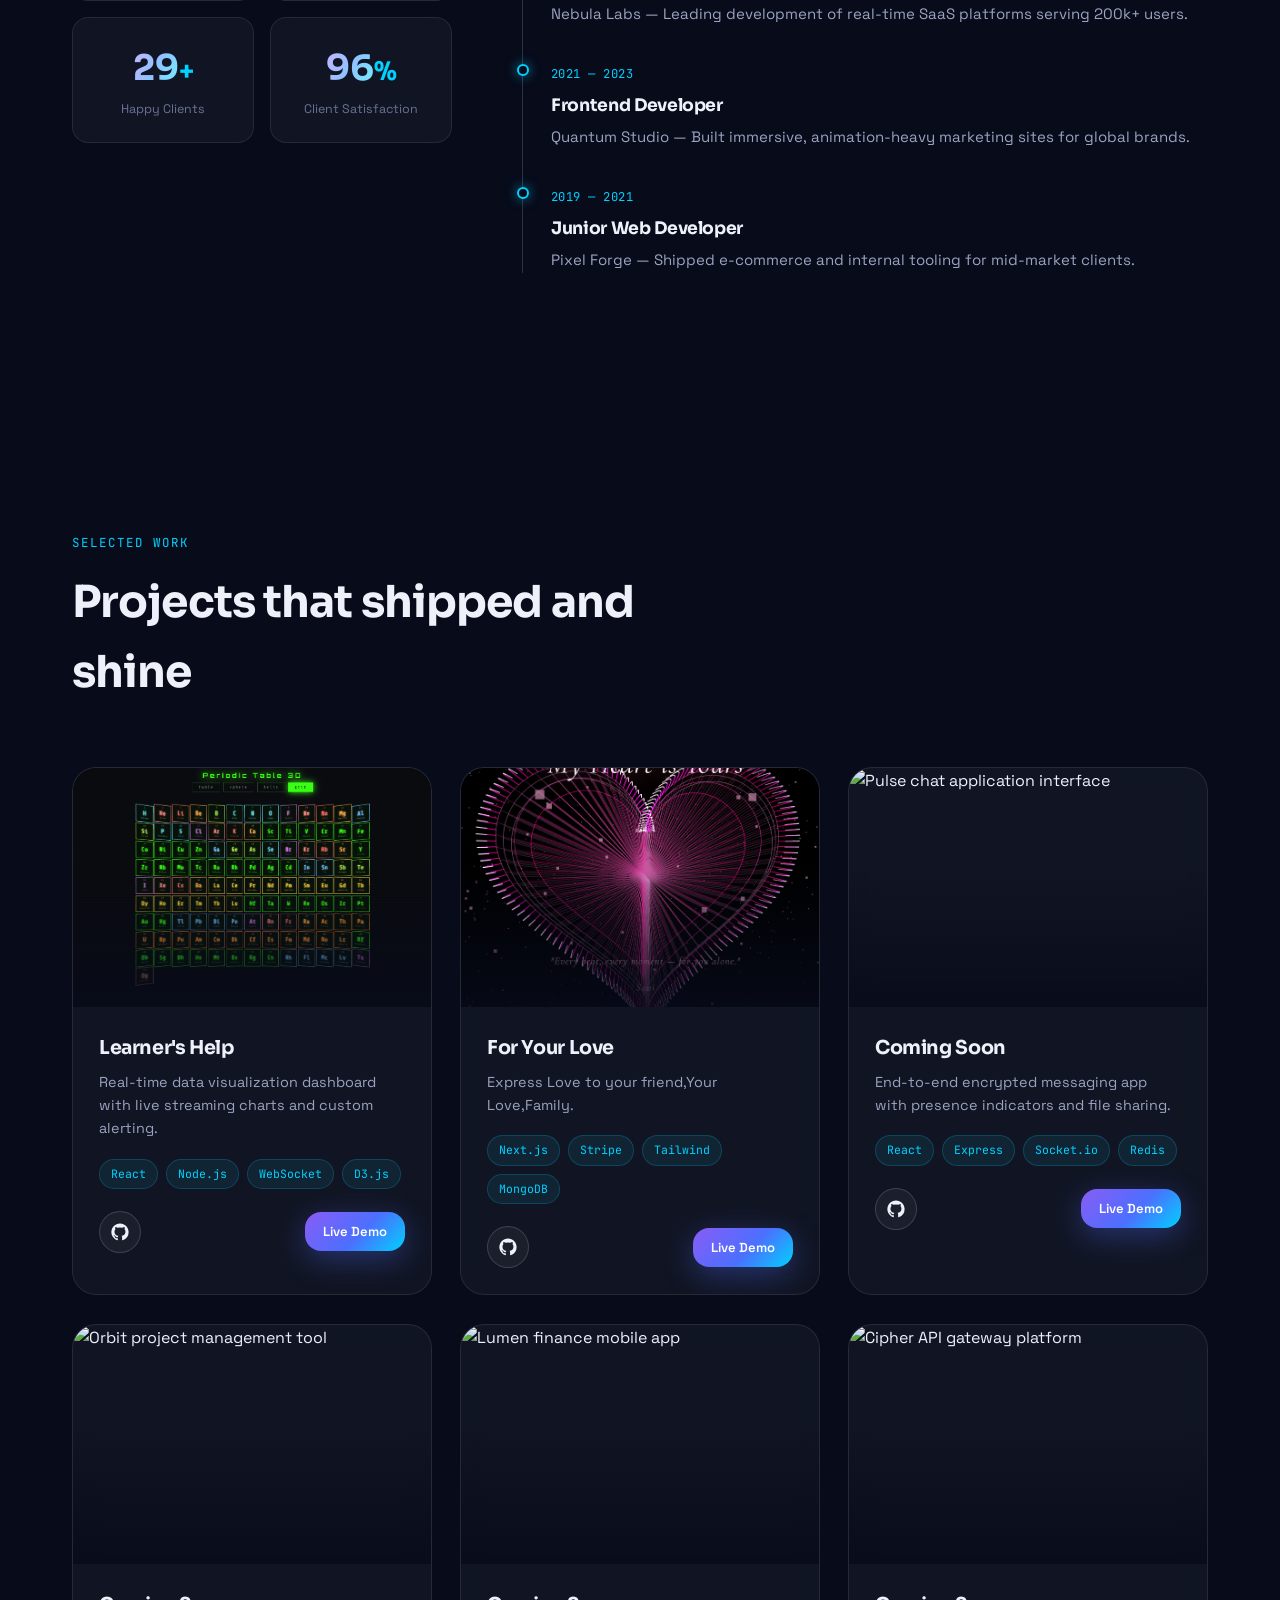
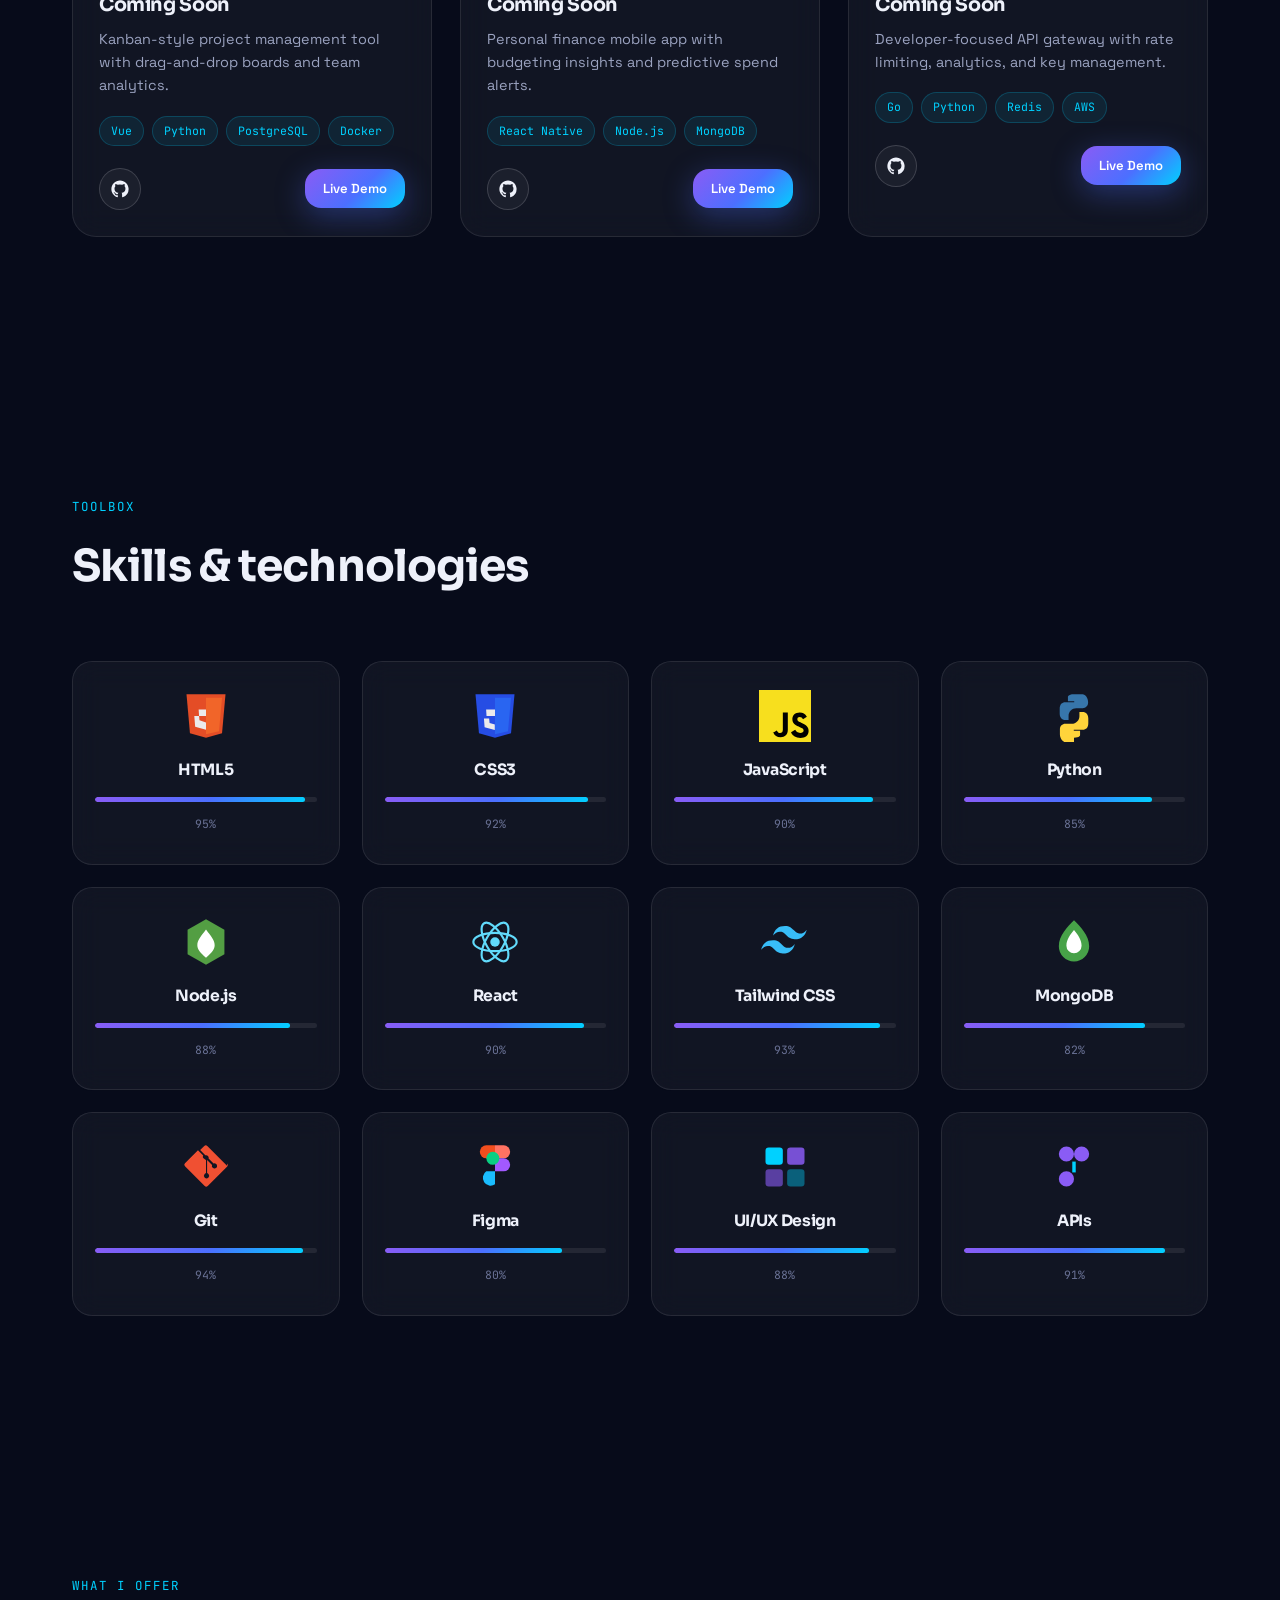
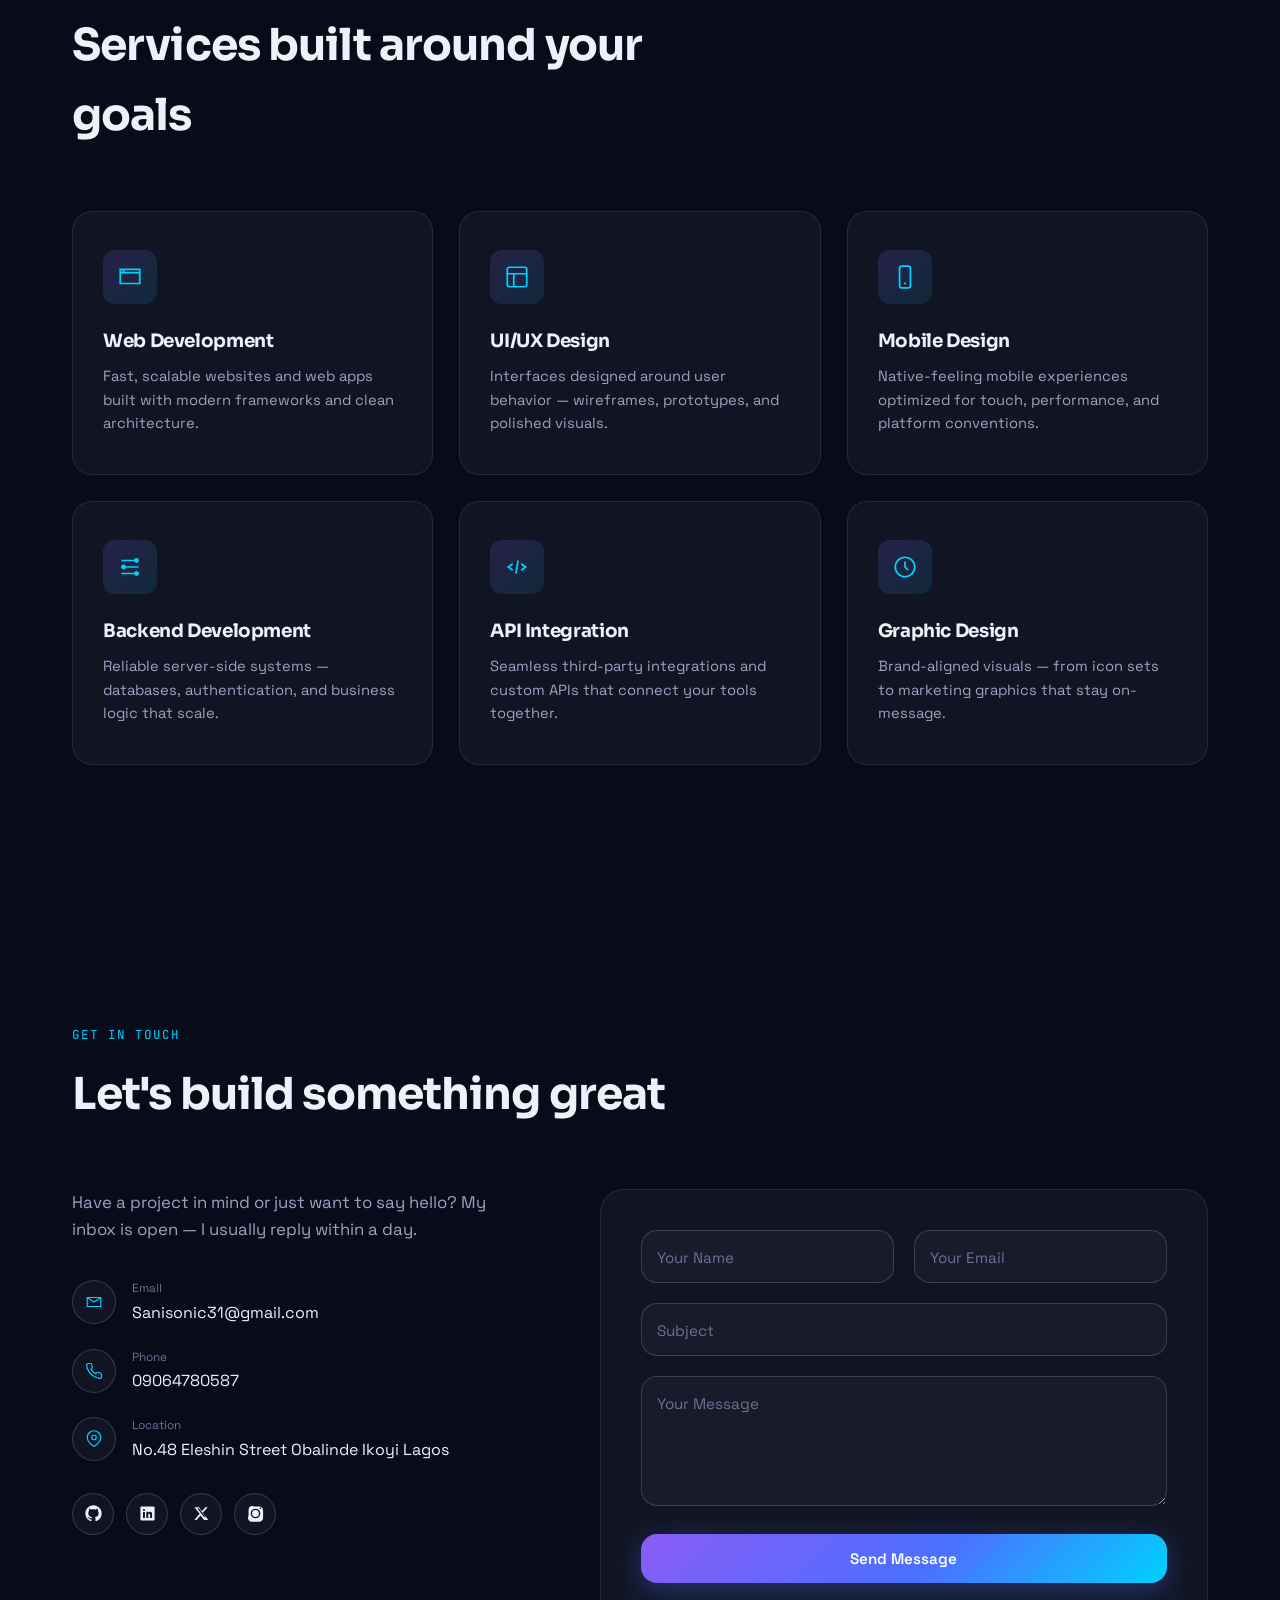
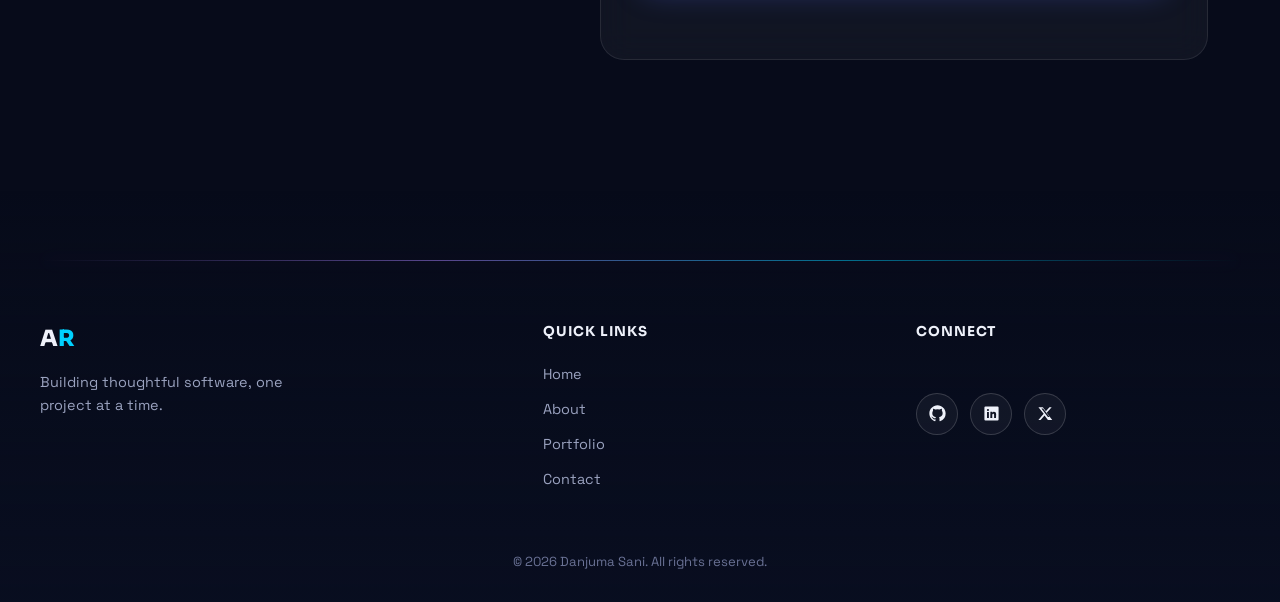
==== commit 58239b8f: "Update index.html" ====
--- a/index.html
+++ b/index.html
@@ -615,7 +615,7 @@
     </div>
 
     <div class="footer-bottom">
-      <p>&copy; <span id="year"></span> Alex Rivera. All rights reserved.</p>
+      <p>&copy; <span id="year"></span> Danjuma Sani. All rights reserved.</p>
     </div>
   </footer>
 
